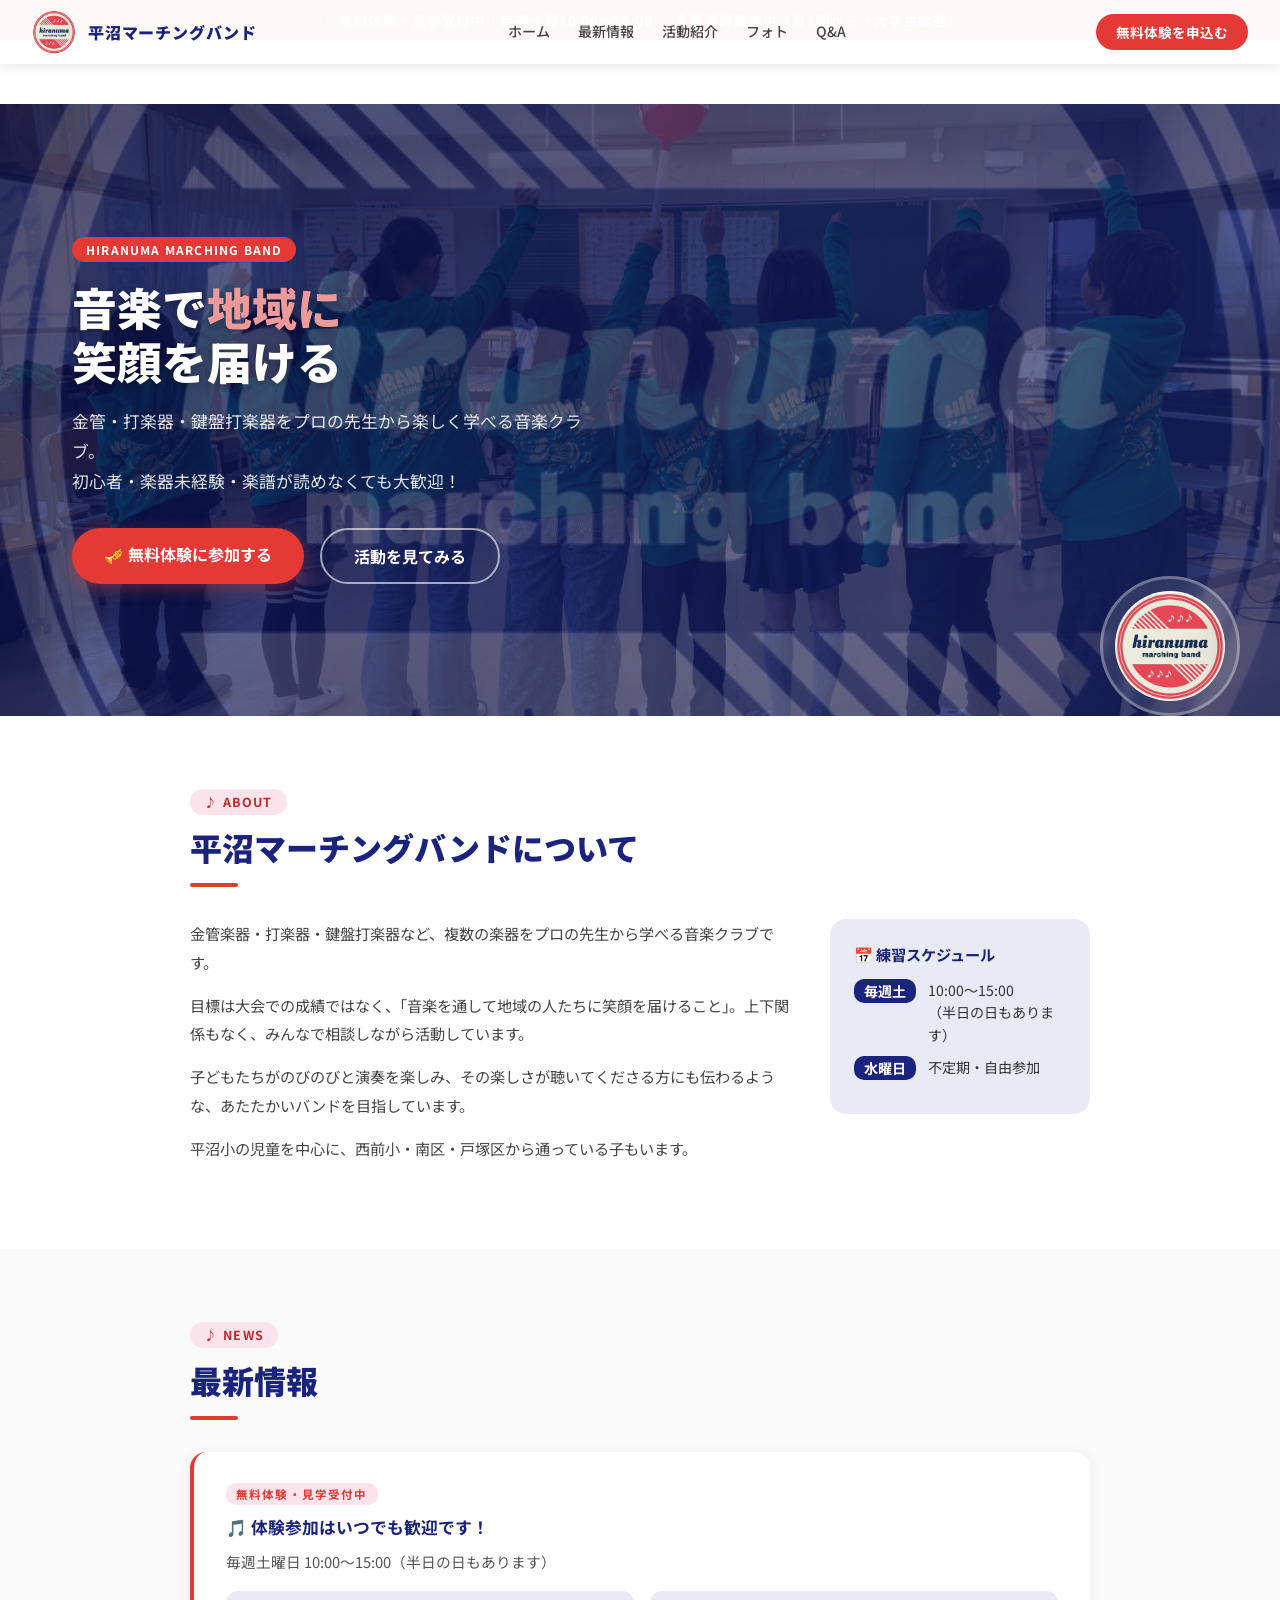
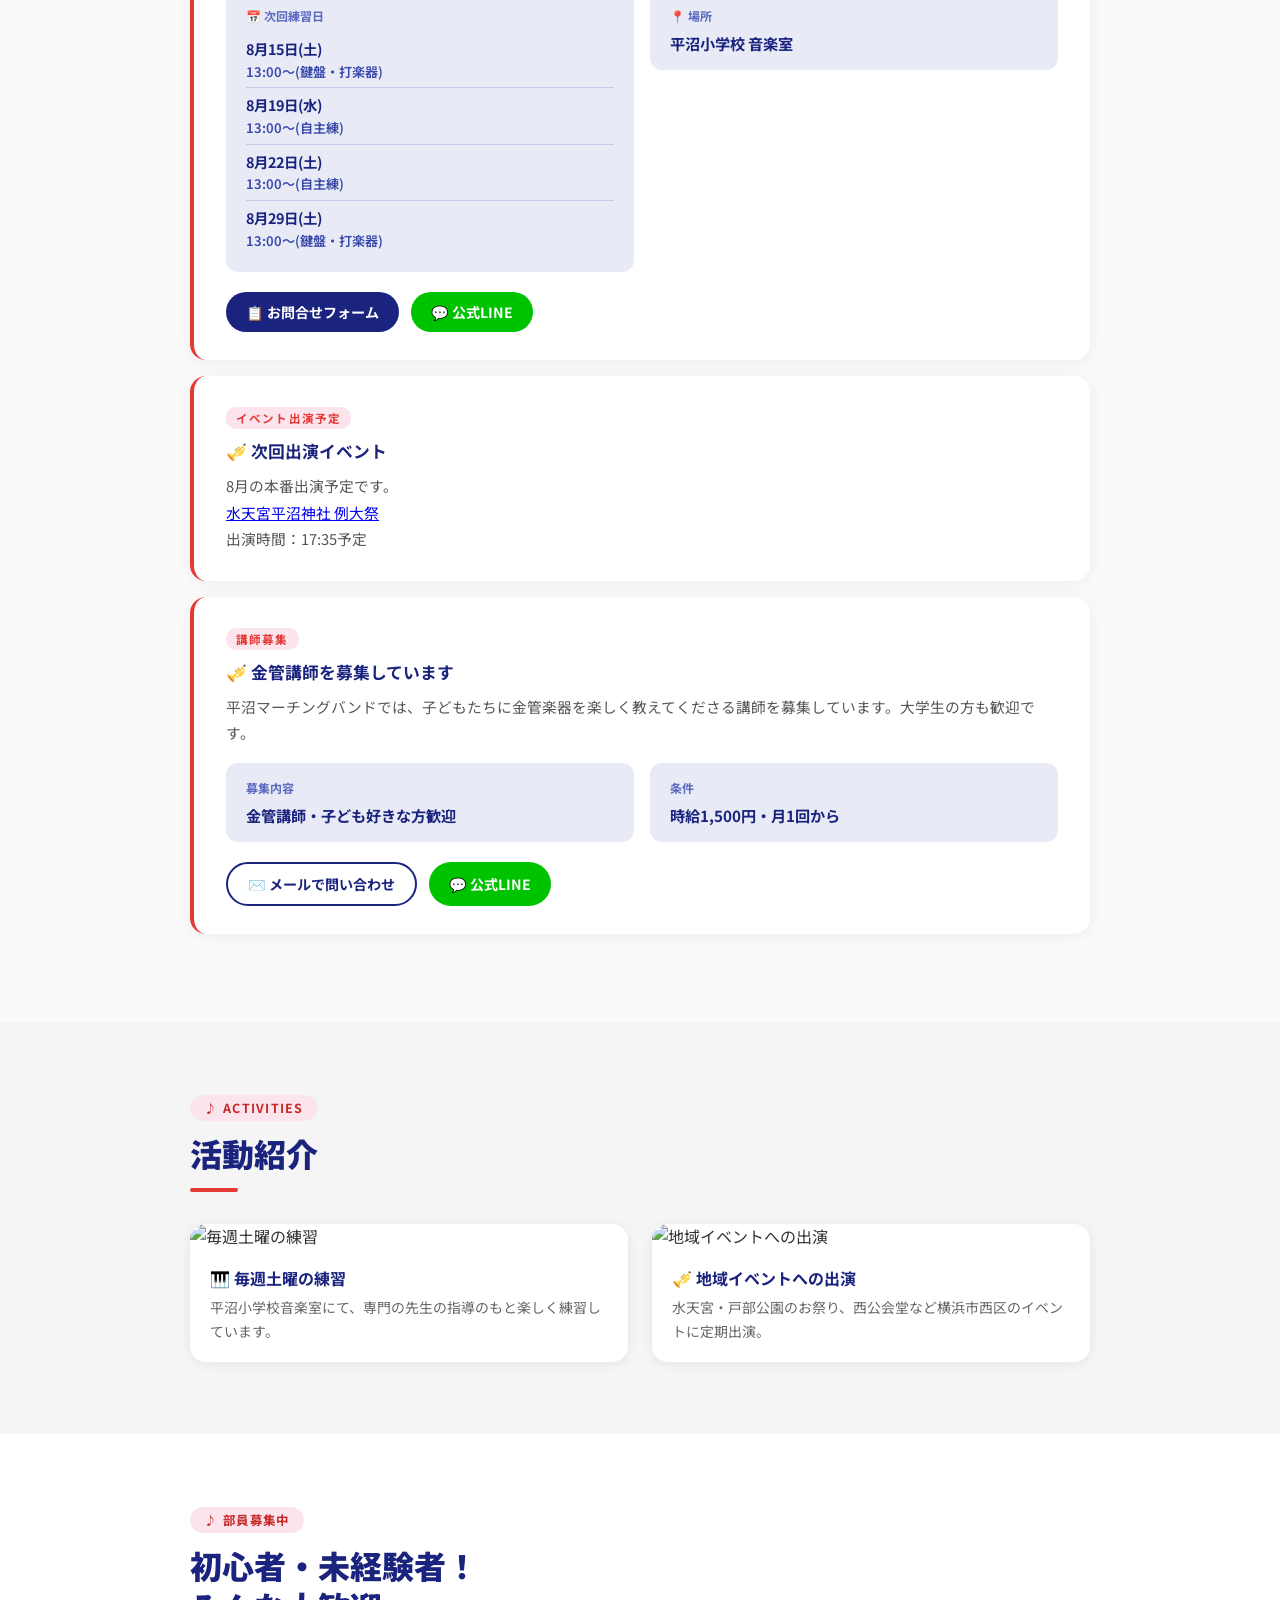
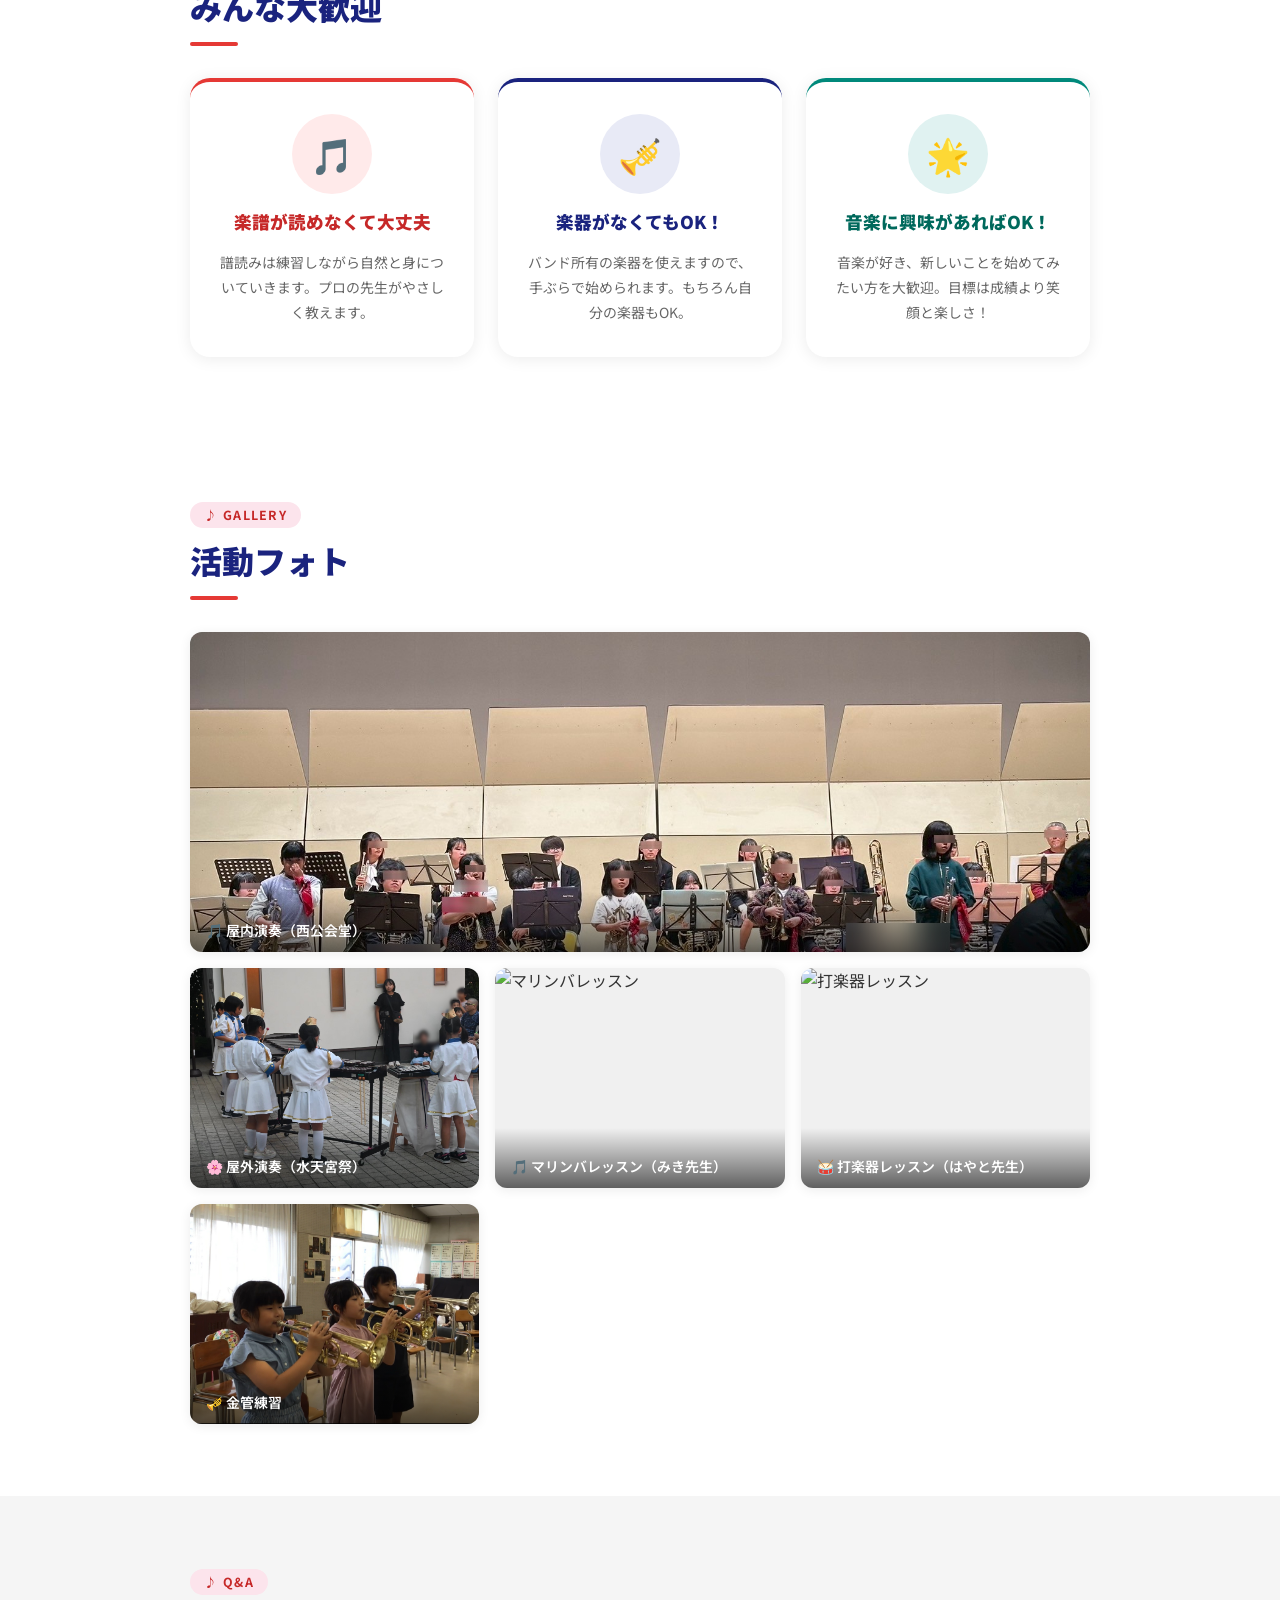
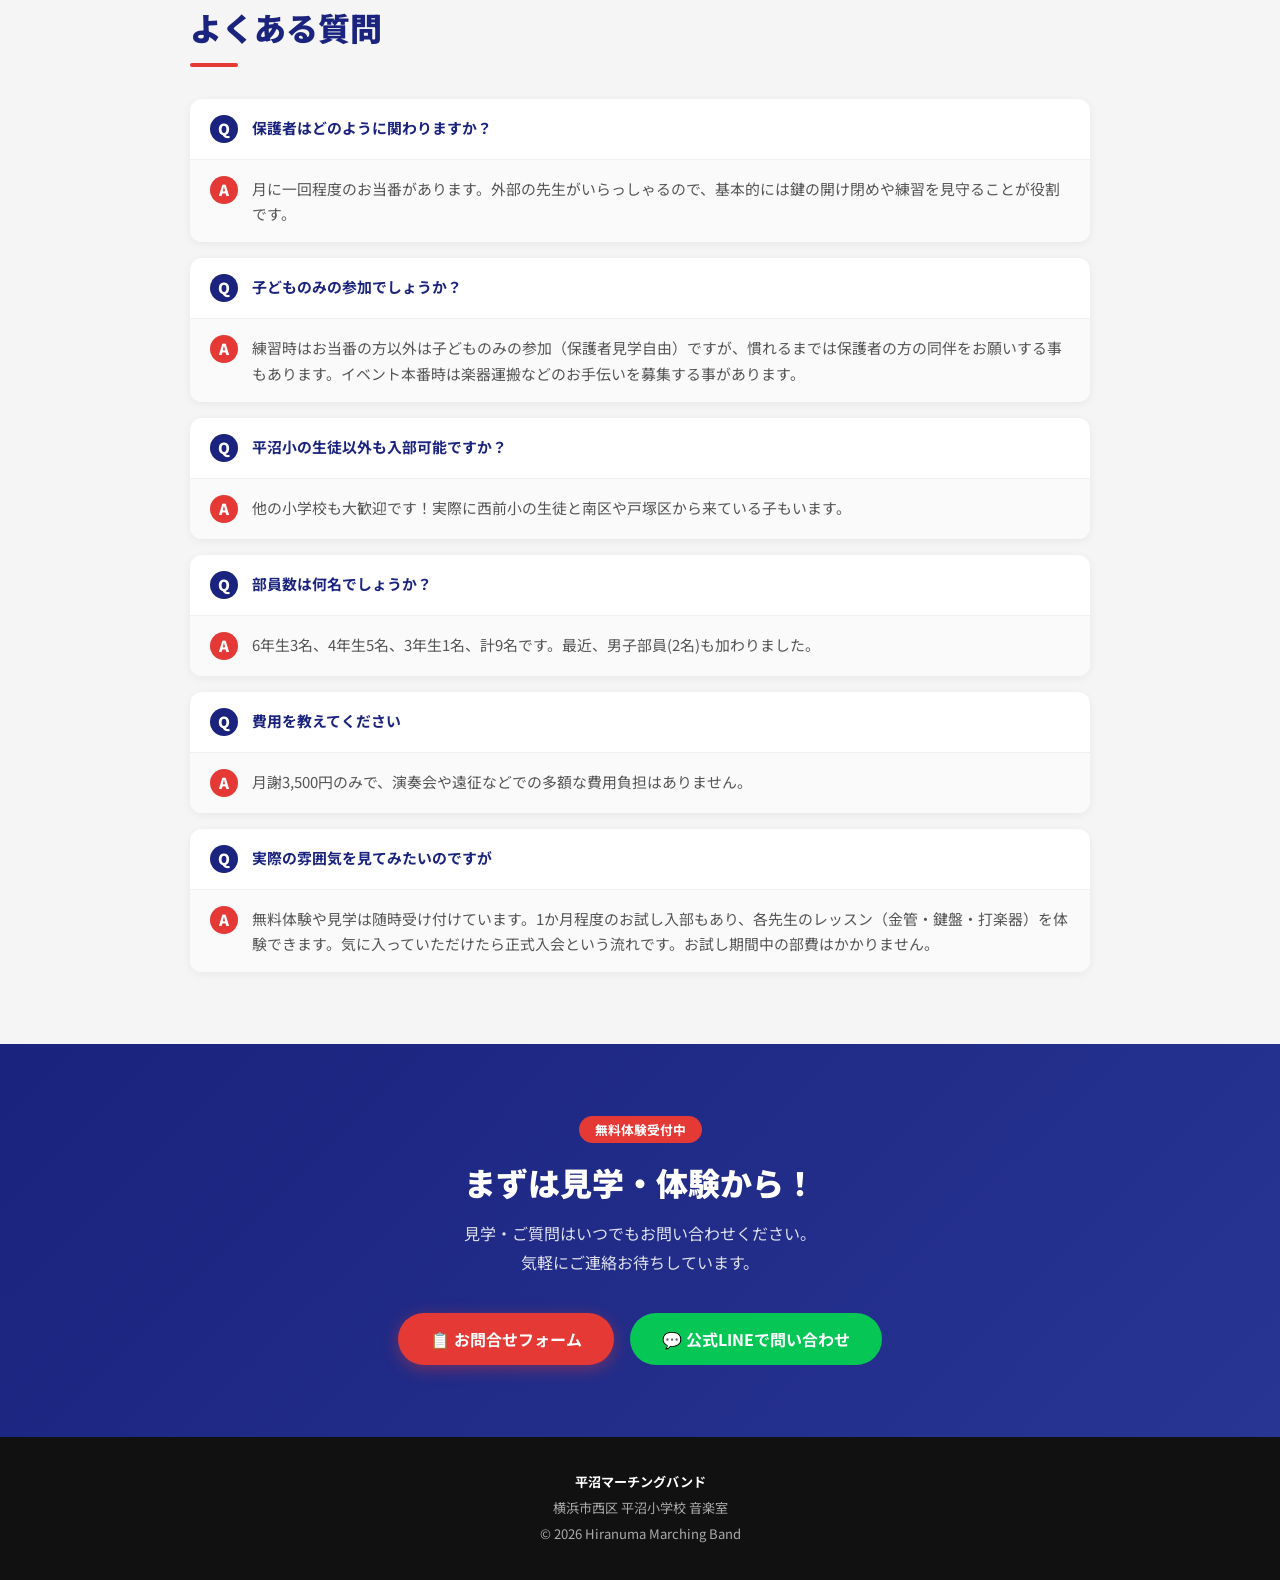
==== index.html @ 5cc7193b "Refine event time and location card layout" ====
<!DOCTYPE html>
<html lang="ja">
<head>
  <meta charset="UTF-8">
  <meta name="viewport" content="width=device-width, initial-scale=1.0">

  <!-- ===== SEO基本設定 ===== -->
  <title>平沼マーチングバンド｜横浜市西区の小学生マーチングバンド</title>
  <meta name="description" content="横浜市西区・平沼小学校を拠点とする小学生マーチングバンドです。金管・鍵盤打楽器・打楽器をプロの先生から楽しく学べます。初心者・楽器未経験者大歓迎！無料体験・見学随時受付中。">
  <meta name="keywords" content="平沼マーチングバンド,横浜市西区,マーチングバンド,小学生,音楽,習い事,金管楽器,打楽器,マリンバ,平沼小学校">
  <meta name="robots" content="index, follow">
  <meta name="author" content="平沼マーチングバンド">
  <link rel="canonical" href="https://hiranumamarching.github.io/hiranuma-band/">
  <link rel="icon" type="image/png" sizes="32x32" href="images/icons/favicon-32.png">
  <link rel="apple-touch-icon" sizes="180x180" href="images/icons/apple-touch-icon.png">
  <link rel="manifest" href="site.webmanifest">

  <!-- ===== OGP（SNS・LINEシェア時の表示） ===== -->
  <meta property="og:type" content="website">
  <meta property="og:title" content="平沼マーチングバンド｜横浜市西区の小学生マーチングバンド">
  <meta property="og:description" content="横浜市西区・平沼小学校を拠点とする小学生マーチングバンド。初心者・楽器未経験者大歓迎！無料体験・見学随時受付中。">
  <meta property="og:url" content="https://hiranumamarching.github.io/hiranuma-band/">
  <meta property="og:image" content="https://hiranumamarching.github.io/hiranuma-band/images/photos/team_hoodies.jpg">
  <meta property="og:locale" content="ja_JP">
  <meta property="og:site_name" content="平沼マーチングバンド">

  <!-- ===== Twitter Card ===== -->
  <meta name="twitter:card" content="summary_large_image">
  <meta name="twitter:title" content="平沼マーチングバンド｜横浜市西区の小学生マーチングバンド">
  <meta name="twitter:description" content="横浜市西区・平沼小学校を拠点とする小学生マーチングバンド。初心者大歓迎！無料体験受付中。">
  <meta name="twitter:image" content="https://hiranumamarching.github.io/hiranuma-band/images/photos/team_hoodies.jpg">

  <link href="https://fonts.googleapis.com/css2?family=Noto+Sans+JP:wght@400;500;700;900&display=swap" rel="stylesheet">
  <style>
    * { margin: 0; padding: 0; box-sizing: border-box; }
    body {
      font-family: 'Noto Sans JP', sans-serif;
      color: #333;
      background: #fff;
    }

    /* ===== NAVIGATION ===== */
    nav {
      position: fixed; top: 0; left: 0; right: 0; z-index: 100;
      background: rgba(255,255,255,0.97);
      box-shadow: 0 2px 12px rgba(0,0,0,0.1);
      display: flex; align-items: center; justify-content: space-between;
      padding: 0 32px; height: 64px;
    }
    .nav-logo { display: flex; align-items: center; gap: 12px; }
    .nav-logo img { width: 44px; height: 44px; border-radius: 50%; object-fit: cover; }
    .nav-logo span { font-weight: 900; font-size: 1rem; color: #1a237e; letter-spacing: 0.05em; }
    .nav-links { display: flex; gap: 28px; }
    .nav-links a {
      text-decoration: none; color: #444; font-size: 0.88rem; font-weight: 500;
      padding: 6px 0; border-bottom: 2px solid transparent;
      transition: color 0.2s, border-color 0.2s;
    }
    .nav-links a:hover { color: #e53935; border-bottom-color: #e53935; }
    .nav-cta {
      background: #e53935; color: #fff; border: none; border-radius: 24px;
      padding: 8px 20px; font-size: 0.85rem; font-weight: 700; cursor: pointer;
      text-decoration: none; transition: background 0.2s;
    }
    .nav-cta:hover { background: #c62828; }

    /* ===== HERO ===== */
    .hero {
      margin-top: 64px;
      position: relative;
      background: url('images/photos/team_hoodies.jpg') center center / cover no-repeat;
      min-height: 480px;
      display: flex; align-items: center; overflow: hidden;
    }
    .hero::before {
      content: '';
      position: absolute; inset: 0;
      background: linear-gradient(135deg, rgba(10,15,80,0.82) 0%, rgba(20,30,110,0.78) 50%, rgba(30,45,130,0.72) 100%);
      z-index: 0;
    }
    .hero > * { position: relative; z-index: 1; }
    .hero-bg {
      position: absolute; inset: 0;
      background-image: url('[data-uri]');
      background-size: cover; background-position: center;
      opacity: 0.18;
    }
    .hero-content {
      position: relative; z-index: 2;
      max-width: 700px; padding: 60px 48px;
    }
    .hero-badge {
      display: inline-block;
      background: #e53935; color: #fff;
      font-size: 0.75rem; font-weight: 700; letter-spacing: 0.1em;
      padding: 4px 14px; border-radius: 20px; margin-bottom: 18px;
      text-transform: uppercase;
    }
    .hero h1 {
      font-size: 2.8rem; font-weight: 900; color: #fff;
      line-height: 1.2; margin-bottom: 18px;
      text-shadow: 0 2px 8px rgba(0,0,0,0.3);
    }
    .hero h1 span { color: #ef9a9a; }
    .hero p {
      font-size: 1.05rem; color: rgba(255,255,255,0.88);
      line-height: 1.8; margin-bottom: 32px; max-width: 540px;
    }
    .hero-buttons { display: flex; gap: 16px; flex-wrap: wrap; }
    .btn-primary {
      background: #e53935; color: #fff;
      padding: 14px 32px; border-radius: 30px;
      font-weight: 700; font-size: 1rem; text-decoration: none;
      box-shadow: 0 4px 16px rgba(229,57,53,0.4);
      transition: transform 0.2s, box-shadow 0.2s;
      display: inline-block;
    }
    .btn-primary:hover { transform: translateY(-2px); box-shadow: 0 6px 20px rgba(229,57,53,0.5); }
    .btn-secondary {
      background: transparent; color: #fff;
      padding: 14px 32px; border-radius: 30px;
      font-weight: 700; font-size: 1rem; text-decoration: none;
      border: 2px solid rgba(255,255,255,0.6);
      transition: background 0.2s, border-color 0.2s;
      display: inline-block;
    }
    .btn-secondary:hover { background: rgba(255,255,255,0.1); border-color: #fff; }
    .hero-visual {
      position: absolute; right: 40px; bottom: 0;
      display: flex; align-items: flex-end; gap: 8px;
    }
    .hero-logo-circle {
      width: 140px; height: 140px; border-radius: 50%;
      background: rgba(255,255,255,0.12); border: 3px solid rgba(255,255,255,0.3);
      display: flex; align-items: center; justify-content: center;
      padding: 12px; backdrop-filter: blur(4px);
    }
    .hero-logo-circle img { width: 100%; height: 100%; border-radius: 50%; object-fit: cover; }

    /* ===== SECTION COMMON ===== */
    section { padding: 72px 24px; }
    .section-inner { max-width: 900px; margin: 0 auto; }
    .section-tag {
      display: inline-flex; align-items: center; gap: 6px;
      background: #fce4ec; color: #c62828;
      font-size: 0.78rem; font-weight: 700; letter-spacing: 0.1em;
      padding: 4px 14px; border-radius: 20px; margin-bottom: 12px;
    }
    .section-tag::before { content: '♪'; }
    h2.section-title {
      font-size: 2rem; font-weight: 900; color: #1a237e;
      margin-bottom: 10px; line-height: 1.3;
    }
    .section-divider {
      width: 48px; height: 4px; background: #e53935;
      border-radius: 2px; margin: 14px 0 32px;
    }

    /* ===== NEWS SECTION ===== */
    .news-section { background: #fafafa; }
    .news-card {
      background: #fff; border-radius: 16px;
      padding: 28px 32px; margin-bottom: 16px;
      box-shadow: 0 2px 16px rgba(0,0,0,0.06);
      border-left: 4px solid #e53935;
    }
    .news-label {
      font-size: 0.72rem; font-weight: 700;
      color: #e53935; letter-spacing: 0.1em;
      background: #fce4ec; padding: 3px 10px; border-radius: 10px;
      display: inline-block; margin-bottom: 10px;
    }
    .news-card h3 { font-size: 1.05rem; color: #1a237e; font-weight: 700; margin-bottom: 10px; }
    .news-card p { font-size: 0.92rem; line-height: 1.8; color: #555; }
    .info-grid {
      display: grid; grid-template-columns: 1fr 1fr; gap: 16px; margin-top: 16px;
      align-items: start;
    }
    @media (max-width: 600px) {
      .info-grid { grid-template-columns: 1fr; }
    }
    .info-item {
      background: #e8eaf6; border-radius: 12px; padding: 16px 20px;
    }
    .info-item .label { font-size: 0.75rem; color: #5c6bc0; font-weight: 700; margin-bottom: 8px; }
    .info-item .value { font-size: 0.95rem; color: #1a237e; font-weight: 700; }
    .schedule-list { list-style: none; padding: 0; margin: 0; }
    .schedule-list li {
      padding: 6px 0;
      border-bottom: 1px solid #c5cae9;
      font-size: 0.9rem;
      color: #1a237e;
      font-weight: 700;
      line-height: 1.5;
    }
    .schedule-list li:last-child { border-bottom: none; }
    .schedule-list .date { display: block; }
    .schedule-list .time { font-size: 0.82rem; color: #3949ab; font-weight: 600; }
    .contact-links { display: flex; flex-wrap: wrap; gap: 12px; margin-top: 20px; }
    .contact-link {
      display: inline-flex; align-items: center; gap: 6px;
      padding: 10px 20px; border-radius: 24px;
      font-size: 0.88rem; font-weight: 700; text-decoration: none;
      transition: transform 0.2s;
    }
    .contact-link:hover { transform: translateY(-2px); }
    .contact-link.form { background: #1a237e; color: #fff; }
    .contact-link.email { background: #fff; color: #1a237e; border: 2px solid #1a237e; }
    .contact-link.line { background: #00c300; color: #fff; }

    /* ===== WELCOME 3 COLUMNS ===== */
        .bubbles-section { background: #fff; }
    .bubbles-grid {
      display: grid; grid-template-columns: repeat(3, 1fr); gap: 24px; margin-top: 8px;
    }
    .bubble-card {
      background: #fff;
      border-radius: 20px; padding: 32px 24px;
      text-align: center;
      box-shadow: 0 2px 16px rgba(0,0,0,0.08);
      border-top: 4px solid;
      transition: transform 0.2s, box-shadow 0.2s;
      display: flex; flex-direction: column; align-items: center; gap: 16px;
    }
    .bubble-card:nth-child(1) { border-color: #e53935; }
    .bubble-card:nth-child(2) { border-color: #1a237e; }
    .bubble-card:nth-child(3) { border-color: #00897b; }
    .bubble-card:hover { transform: translateY(-6px); box-shadow: 0 12px 32px rgba(0,0,0,0.12); }
    .bubble-icon {
      width: 80px; height: 80px; border-radius: 50%;
      display: flex; align-items: center; justify-content: center;
      font-size: 2.2rem;
    }
    .bubble-card:nth-child(1) .bubble-icon { background: #ffeaea; }
    .bubble-card:nth-child(2) .bubble-icon { background: #e8eaf6; }
    .bubble-card:nth-child(3) .bubble-icon { background: #e0f2f1; }
    .bubble-heading {
      font-size: 1.1rem; font-weight: 900; color: #1a237e; line-height: 1.4;
    }
    .bubble-card:nth-child(1) .bubble-heading { color: #c62828; }
    .bubble-card:nth-child(3) .bubble-heading { color: #00695c; }
    .bubble-card p { font-size: 0.87rem; line-height: 1.8; color: #666; }

    /* ===== ACTIVITY ===== */
    .activity-section { background: #f5f5f5; }
    .activity-grid {
      display: grid; grid-template-columns: 1fr 1fr; gap: 24px; margin-top: 8px;
    }
    .activity-card {
      background: #fff; border-radius: 16px; overflow: hidden;
      box-shadow: 0 2px 12px rgba(0,0,0,0.07);
      transition: transform 0.2s, box-shadow 0.2s;
    }
    .activity-card:hover { transform: translateY(-4px); box-shadow: 0 8px 24px rgba(0,0,0,0.12); }
    .activity-card img {
      width: 100%; height: 200px; object-fit: cover;
    }
    .activity-card-body { padding: 18px 20px; }
    .activity-card-body h3 { font-size: 1rem; font-weight: 700; color: #1a237e; margin-bottom: 6px; }
    .activity-card-body p { font-size: 0.87rem; color: #666; line-height: 1.7; }
    .activity-card.wide { grid-column: span 2; }
    .activity-card.wide img { height: 260px; }

    /* ===== ABOUT SECTION ===== */
    .about-section { background: #fff; }
    .about-flex { display: flex; gap: 40px; align-items: flex-start; }
    .about-text { flex: 1; }
    .about-text p { font-size: 0.95rem; line-height: 1.9; color: #444; margin-bottom: 14px; }
    .about-aside {
      width: 260px; flex-shrink: 0;
    }
    .schedule-box {
      background: #e8eaf6; border-radius: 16px; padding: 24px;
    }
    .schedule-box h3 {
      font-size: 0.95rem; font-weight: 700; color: #1a237e;
      margin-bottom: 14px; display: flex; align-items: center; gap: 6px;
    }
    .schedule-item {
      display: flex; gap: 12px; margin-bottom: 10px;
      font-size: 0.88rem;
    }
    .schedule-day {
      background: #1a237e; color: #fff;
      padding: 2px 10px; border-radius: 10px;
      font-weight: 700; white-space: nowrap; height: fit-content;
    }
    .schedule-desc { color: #333; line-height: 1.6; }

    /* ===== CTA SECTION ===== */
    .cta-section {
      background: linear-gradient(135deg, #1a237e, #283593);
      text-align: center; padding: 72px 24px;
    }
    .cta-section h2 { font-size: 2rem; font-weight: 900; color: #fff; margin-bottom: 14px; }
    .cta-section p { font-size: 1rem; color: rgba(255,255,255,0.85); margin-bottom: 36px; line-height: 1.8; }
    .cta-buttons { display: flex; justify-content: center; gap: 16px; flex-wrap: wrap; }
    .cta-badge {
      display: inline-block; background: #e53935; color: #fff;
      padding: 4px 16px; border-radius: 20px; font-size: 0.8rem; font-weight: 700;
      margin-bottom: 16px;
    }

    /* ===== FOOTER ===== */
    footer {
      background: #111; color: #aaa;
      text-align: center; padding: 32px;
      font-size: 0.82rem; line-height: 2;
    }
    footer strong { color: #fff; }

    /* ===== NOTICE BAR ===== */
    .notice-bar {
      background: #e53935; color: #fff;
      text-align: center; padding: 10px;
      font-size: 0.85rem; font-weight: 700; letter-spacing: 0.05em;
    }

    /* ===== GALLERY ===== */
    .gallery-section { background: #fff; }
    .gallery-grid {
      display: grid;
      grid-template-columns: 1fr 1fr 1fr;
      grid-template-rows: auto auto;
      gap: 16px;
      margin-top: 8px;
    }
    .gallery-item {
      border-radius: 12px; overflow: hidden;
      position: relative;
      box-shadow: 0 2px 12px rgba(0,0,0,0.08);
      transition: transform 0.25s, box-shadow 0.25s;
      background: #f0f0f0;
    }
    .gallery-item:hover { transform: translateY(-4px); box-shadow: 0 8px 24px rgba(0,0,0,0.15); }
    .gallery-item img {
      width: 100%; height: 220px; object-fit: cover; display: block;
      transition: transform 0.3s;
    }
    .gallery-item:hover img { transform: scale(1.04); }
    .gallery-item.gallery-wide {
      grid-column: span 3;
    }
    .gallery-item.gallery-wide img { height: 320px; }
    .gallery-caption {
      position: absolute; bottom: 0; left: 0; right: 0;
      background: linear-gradient(transparent, rgba(0,0,0,0.6));
      color: #fff; padding: 28px 16px 12px;
      font-size: 0.87rem; font-weight: 600;
    }
    @media (max-width: 640px) {
      .gallery-grid { grid-template-columns: 1fr 1fr; }
      .gallery-item.gallery-wide { grid-column: span 2; }
    }


    /* ===== Q&A ===== */
    .qa-section { background: #f5f5f5; }
    .qa-list { display: flex; flex-direction: column; gap: 16px; margin-top: 8px; }
    .qa-item {
      background: #fff; border-radius: 12px;
      overflow: hidden;
      box-shadow: 0 2px 8px rgba(0,0,0,0.06);
    }
    .qa-q, .qa-a {
      display: flex; align-items: flex-start; gap: 14px;
      padding: 16px 20px; font-size: 0.93rem; line-height: 1.7;
    }
    .qa-q { font-weight: 700; color: #1a237e; border-bottom: 1px solid #f0f0f0; }
    .qa-a { color: #555; background: #fafafa; }
    .qa-label {
      flex-shrink: 0;
      width: 28px; height: 28px;
      border-radius: 50%;
      background: #1a237e; color: #fff;
      font-weight: 900; font-size: 0.95rem;
      display: flex; align-items: center; justify-content: center;
    }
    .qa-label.a { background: #e53935; }

    /* ===== LINE btn ===== */
    .btn-line {
      display: inline-block;
      background: #06c755; color: #fff;
      padding: 14px 32px; border-radius: 32px;
      font-size: 1rem; font-weight: 700;
      text-decoration: none;
      transition: background 0.2s, transform 0.2s;
    }
    .btn-line:hover { background: #05a847; transform: translateY(-2px); }


    /* ===== モバイル対応 ===== */
    @media (max-width: 768px) {

      /* ナビゲーション */
      nav { padding: 0 16px; height: 56px; }
      .nav-logo span { font-size: 0.78rem; }
      .nav-links { display: none; }
      .nav-cta { padding: 7px 14px; font-size: 0.78rem; white-space: nowrap; }

      /* ヒーロー */
      .hero { min-height: 420px; }
      .hero-content { padding: 32px 20px; }
      .hero-badge { font-size: 0.72rem; padding: 5px 14px; margin-bottom: 12px; }
      .hero-content h1 { font-size: 2rem; line-height: 1.25; margin-bottom: 12px; word-break: keep-all; }
      .hero-content p { font-size: 0.87rem; line-height: 1.7; margin-bottom: 24px; }
      .hero-buttons { flex-direction: column; gap: 10px; }
      .hero-buttons a { text-align: center; width: 100%; box-sizing: border-box; }
      .hero-logo-circle { width: 100px; height: 100px; }

      /* ロゴ円 */
      .hero-logo-circle { display: none; }

      /* セクション共通 */
      section { padding: 48px 16px; }
      h2.section-title { font-size: 1.6rem; }

      /* ABOUT */
      .about-flex { flex-direction: column; gap: 20px; }
      .about-aside { width: 100% !important; }
      .about-text p { font-size: 0.9rem; }

      /* 活動紹介 */
      .activity-grid { grid-template-columns: 1fr; }
      .activity-card.wide { grid-column: span 1; }
      .activity-card.wide img { height: 200px; }

      /* バブル（部員募集中） */
      .bubbles-grid { grid-template-columns: 1fr 1fr; gap: 12px; }
      .bubble-card { padding: 18px 12px; }
      .bubble-icon { width: 64px; height: 64px; font-size: 1.8rem; }

      /* ABOUT */
      .about-grid { grid-template-columns: 1fr; gap: 20px; }
      .about-stats { grid-template-columns: 1fr 1fr; }

      /* ギャラリー */
      .gallery-grid { grid-template-columns: 1fr 1fr; }
      .gallery-item.gallery-wide { grid-column: span 2; }
      .gallery-item img { height: 160px; }
      .gallery-item.gallery-wide img { height: 220px; }

      /* Q&A */
      .qa-q, .qa-a { padding: 12px 14px; font-size: 0.87rem; }

      /* CTA */
      .cta-section { padding: 48px 20px; }
      .cta-section h2 { font-size: 1.5rem; }
      .cta-buttons { flex-direction: column; align-items: center; gap: 12px; }
      .cta-buttons a { width: 100%; max-width: 340px; text-align: center; box-sizing: border-box; }
    }

    @media (max-width: 400px) {
      .hero-content h1 { font-size: 1.7rem; }
      .bubbles-grid { grid-template-columns: 1fr; }
    }
  </style>

  <!-- ===== 構造化データ（JSON-LD / Schema.org） ===== -->
  <script type="application/ld+json">
  {
    "@context": "https://schema.org",
    "@type": "MusicGroup",
    "name": "平沼マーチングバンド",
    "alternateName": "Hiranuma Marching Band",
    "description": "横浜市西区・平沼小学校を拠点とする小学生マーチングバンドです。金管・鍵盤打楽器・打楽器をプロの先生から楽しく学べます。初心者・楽器未経験者大歓迎！",
    "url": "https://hiranumamarching.github.io/hiranuma-band/",
    "image": "https://hiranumamarching.github.io/hiranuma-band/images/photos/team_hoodies.jpg",
    "address": {
      "@type": "PostalAddress",
      "addressLocality": "横浜市西区",
      "addressRegion": "神奈川県",
      "addressCountry": "JP"
    },
    "genre": "マーチング",
    "sameAs": []
  }
  </script>
  <script type="application/ld+json">
  {
    "@context": "https://schema.org",
    "@type": "Organization",
    "name": "平沼マーチングバンド",
    "url": "https://hiranumamarching.github.io/hiranuma-band/",
    "logo": "https://hiranumamarching.github.io/hiranuma-band/images/photos/team_hoodies.jpg",
    "description": "横浜市西区・平沼小学校を拠点とする小学生マーチングバンド。無料体験・見学随時受付中。",
    "address": {
      "@type": "PostalAddress",
      "addressLocality": "横浜市西区",
      "addressRegion": "神奈川県",
      "addressCountry": "JP"
    },
    "contactPoint": {
      "@type": "ContactPoint",
      "contactType": "お問い合わせ",
      "availableLanguage": "Japanese"
    }
  }
  </script>
</head>
<body>

<!-- お知らせバー -->
<div class="notice-bar">🎵 無料体験・見学受付中！毎週土曜10:00〜15:00 ／ 金管講師募集中（月1回から・大学生歓迎）</div>

<!-- ナビゲーション -->
<nav>
  <div class="nav-logo">
    <img src="[data-uri]" alt="平沼マーチングバンド ロゴ">
    <span>平沼マーチングバンド</span>
  </div>
  <div class="nav-links">
    <a href="#">ホーム</a>
    <a href="#news">最新情報</a>
    <a href="#about">活動紹介</a>
    <a href="#gallery">フォト</a>
    <a href="#qa">Q&amp;A</a>
  </div>
  <a href="https://forms.gle/zy3Smemedv3sJhPY6" class="nav-cta" target="_blank">無料体験を申込む</a>
</nav>

<!-- ヒーローセクション -->
<section class="hero">
  <div class="hero-bg"></div>
  <div class="hero-content">
    <div class="hero-badge">Hiranuma Marching Band</div>
    <h1>音楽で<span>地域に</span><br>笑顔を届ける</h1>
    <p>金管・打楽器・鍵盤打楽器をプロの先生から楽しく学べる音楽クラブ。<br>初心者・楽器未経験・楽譜が読めなくても大歓迎！</p>
    <div class="hero-buttons">
      <a href="https://forms.gle/zy3Smemedv3sJhPY6" class="btn-primary" target="_blank">🎺 無料体験に参加する</a>
      <a href="#about" class="btn-secondary">活動を見てみる</a>
    </div>
  </div>
  <div class="hero-visual">
    <div class="hero-logo-circle">
      <img src="[data-uri]" alt="ロゴ">
    </div>
  </div>
</section>

<!-- バンドについて -->
<section class="about-section">
  <div class="section-inner">
    <div class="section-tag">ABOUT</div>
    <h2 class="section-title">平沼マーチングバンドについて</h2>
    <div class="section-divider"></div>
    <div class="about-flex">
      <div class="about-text">
        <p>金管楽器・打楽器・鍵盤打楽器など、複数の楽器をプロの先生から学べる音楽クラブです。</p>
        <p>目標は大会での成績ではなく、「音楽を通して地域の人たちに笑顔を届けること」。上下関係もなく、みんなで相談しながら活動しています。</p>
        <p>子どもたちがのびのびと演奏を楽しみ、その楽しさが聴いてくださる方にも伝わるような、あたたかいバンドを目指しています。</p>
        <p>平沼小の児童を中心に、西前小・南区・戸塚区から通っている子もいます。</p>
      </div>
      <div class="about-aside">
        <div class="schedule-box">
          <h3>📅 練習スケジュール</h3>
          <div class="schedule-item">
            <span class="schedule-day">毎週土</span>
            <span class="schedule-desc">10:00〜15:00<br>（半日の日もあります）</span>
          </div>
          <div class="schedule-item">
            <span class="schedule-day">水曜日</span>
            <span class="schedule-desc">不定期・自由参加</span>
          </div>
        </div>
      </div>
    </div>
  </div>
</section>

<!-- 最新情報 -->
<section class="news-section" id="news">
  <div class="section-inner">
    <div class="section-tag">NEWS</div>
    <h2 class="section-title">最新情報</h2>
    <div class="section-divider"></div>
    <div class="news-card">
      <span class="news-label">無料体験・見学受付中</span>
      <h3>🎵 体験参加はいつでも歓迎です！</h3>
      <p>毎週土曜日 10:00〜15:00（半日の日もあります）</p>
      <div class="info-grid">
        <div class="info-item">
          <div class="label">📅 次回練習日</div>
          <ul class="schedule-list">
            <li>
              <span class="date">8月15日(土)</span>
              <span class="time">13:00〜(鍵盤・打楽器)</span>
            </li>
            <li>
              <span class="date">8月19日(水)</span>
              <span class="time">13:00〜(自主練)</span>
            </li>
            <li>
              <span class="date">8月22日(土)</span>
              <span class="time">13:00〜(自主練)</span>
            </li>
            <li>
              <span class="date">8月29日(土)</span>
              <span class="time">13:00〜(鍵盤・打楽器)</span>
            </li>
          </ul>
        </div>
        <div class="info-item">
          <div class="label">📍 場所</div>
          <div class="value">平沼小学校 音楽室</div>
        </div>
      </div>
      <div class="contact-links" id="contact">
        <a href="https://forms.gle/zy3Smemedv3sJhPY6" class="contact-link form" target="_blank">📋 お問合せフォーム</a>
        <a href="https://lin.ee/a5K8Wu8" class="contact-link line" target="_blank">💬 公式LINE</a>
      </div>
    </div>
    <div class="news-card">
      <span class="news-label">イベント出演予定</span>
      <h3>🎺 次回出演イベント</h3>
      <p>8月の本番出演予定です。</p>
      <p><a href="https://www.hiranuma-suitengu.or.jp/hounou-engeikai.html" target="_blank" rel="noopener">水天宮平沼神社 例大祭</a><br>出演時間：17:35予定</p>
    </div>
    <div class="news-card">
      <span class="news-label">講師募集</span>
      <h3>🎺 金管講師を募集しています</h3>
      <p>平沼マーチングバンドでは、子どもたちに金管楽器を楽しく教えてくださる講師を募集しています。大学生の方も歓迎です。</p>
      <div class="info-grid">
        <div class="info-item">
          <div class="label">募集内容</div>
          <div class="value">金管講師・子ども好きな方歓迎</div>
        </div>
        <div class="info-item">
          <div class="label">条件</div>
          <div class="value">時給1,500円・月1回から</div>
        </div>
      </div>
      <div class="contact-links">
        <a href="mailto:hiranumamarching@gmail.com" class="contact-link email">✉️ メールで問い合わせ</a>
        <a href="https://lin.ee/a5K8Wu8" class="contact-link line" target="_blank">💬 公式LINE</a>
      </div>
    </div>
  </div>
</section>

<!-- 活動紹介 -->
<section class="activity-section" id="about">
  <div class="section-inner">
    <div class="section-tag">ACTIVITIES</div>
    <h2 class="section-title">活動紹介</h2>
    <div class="section-divider"></div>
    <div class="activity-grid">
      <div class="activity-card">
        <img loading="lazy" src="images/photos/practice_room.jpg" alt="毎週土曜の練習">
        <div class="activity-card-body">
          <h3>🎹 毎週土曜の練習</h3>
          <p>平沼小学校音楽室にて、専門の先生の指導のもと楽しく練習しています。</p>
        </div>
      </div>
      <div class="activity-card">
        <img loading="lazy" src="images/photos/community_festival.jpg" alt="地域イベントへの出演">
        <div class="activity-card-body">
          <h3>🎺 地域イベントへの出演</h3>
          <p>水天宮・戸部公園のお祭り、西公会堂など横浜市西区のイベントに定期出演。</p>
        </div>
      </div>
    </div>
  </div>
</section>

<!-- 誰でも参加できる -->
<section class="bubbles-section" id="welcome">
  <div class="section-inner">
    <div class="section-tag">部員募集中</div>
    <h2 class="section-title">初心者・未経験者！<br>みんな大歓迎</h2>
    <div class="section-divider"></div>
    <div class="bubbles-grid">
      <div class="bubble-card">
        <div class="bubble-icon">🎵</div>
        <div class="bubble-heading">楽譜が読めなくて大丈夫</div>
        <p>譜読みは練習しながら自然と身についていきます。プロの先生がやさしく教えます。</p>
      </div>
      <div class="bubble-card">
        <div class="bubble-icon">🎺</div>
        <div class="bubble-heading">楽器がなくてもOK！</div>
        <p>バンド所有の楽器を使えますので、手ぶらで始められます。もちろん自分の楽器もOK。</p>
      </div>
      <div class="bubble-card">
        <div class="bubble-icon">🌟</div>
        <div class="bubble-heading">音楽に興味があればOK！</div>
        <p>音楽が好き、新しいことを始めてみたい方を大歓迎。目標は成績より笑顔と楽しさ！</p>
      </div>
    </div>
  </div>
</section>

<!-- フォトギャラリー -->
<section class="gallery-section" id="gallery">
  <div class="section-inner">
    <div class="section-tag">GALLERY</div>
    <h2 class="section-title">活動フォト</h2>
    <div class="section-divider"></div>
    <div class="gallery-grid">
      <div class="gallery-item gallery-wide">
        <img loading="lazy" src="images/photos/concert.jpg" alt="屋内演奏の様子">
        <div class="gallery-caption">🎵 屋内演奏（西公会堂）</div>
      </div>
      <div class="gallery-item">
        <img loading="lazy" src="images/photos/outdoor_performance_final.jpg" alt="屋外演奏">
        <div class="gallery-caption">🌸 屋外演奏（水天宮祭）</div>
      </div>
      <div class="gallery-item">
        <img loading="lazy" src="images/photos/marimba_lesson.jpg" alt="マリンバレッスン">
        <div class="gallery-caption">🎵 マリンバレッスン（みき先生）</div>
      </div>
      <div class="gallery-item">
        <img loading="lazy" src="images/photos/drum_lesson.jpg" alt="打楽器レッスン">
        <div class="gallery-caption">🥁 打楽器レッスン（はやと先生）</div>
      </div>
      <div class="gallery-item">
        <img loading="lazy" src="images/photos/IMG_0688.jpg" alt="金管練習">
        <div class="gallery-caption">🎺 金管練習</div>
      </div>
    </div>
  </div>
</section>

<!-- Q&A -->
<section class="qa-section" id="qa">
  <div class="section-inner">
    <div class="section-tag">Q&amp;A</div>
    <h2 class="section-title">よくある質問</h2>
    <div class="section-divider"></div>
    <div class="qa-list">
      <div class="qa-item">
        <div class="qa-q"><span class="qa-label">Q</span>保護者はどのように関わりますか？</div>
        <div class="qa-a"><span class="qa-label a">A</span>月に一回程度のお当番があります。外部の先生がいらっしゃるので、基本的には鍵の開け閉めや練習を見守ることが役割です。</div>
      </div>
      <div class="qa-item">
        <div class="qa-q"><span class="qa-label">Q</span>子どものみの参加でしょうか？</div>
        <div class="qa-a"><span class="qa-label a">A</span>練習時はお当番の方以外は子どものみの参加（保護者見学自由）ですが、慣れるまでは保護者の方の同伴をお願いする事もあります。イベント本番時は楽器運搬などのお手伝いを募集する事があります。</div>
      </div>
      <div class="qa-item">
        <div class="qa-q"><span class="qa-label">Q</span>平沼小の生徒以外も入部可能ですか？</div>
        <div class="qa-a"><span class="qa-label a">A</span>他の小学校も大歓迎です！実際に西前小の生徒と南区や戸塚区から来ている子もいます。</div>
      </div>
      <div class="qa-item">
        <div class="qa-q"><span class="qa-label">Q</span>部員数は何名でしょうか？</div>
        <div class="qa-a"><span class="qa-label a">A</span>6年生3名、4年生5名、3年生1名、計9名です。最近、男子部員(2名)も加わりました。</div>
      </div>
      <div class="qa-item">
        <div class="qa-q"><span class="qa-label">Q</span>費用を教えてください</div>
        <div class="qa-a"><span class="qa-label a">A</span>月謝3,500円のみで、演奏会や遠征などでの多額な費用負担はありません。</div>
      </div>
      <div class="qa-item">
        <div class="qa-q"><span class="qa-label">Q</span>実際の雰囲気を見てみたいのですが</div>
        <div class="qa-a"><span class="qa-label a">A</span>無料体験や見学は随時受け付けています。1か月程度のお試し入部もあり、各先生のレッスン（金管・鍵盤・打楽器）を体験できます。気に入っていただけたら正式入会という流れです。お試し期間中の部費はかかりません。</div>
      </div>
    </div>
  </div>
</section>

<!-- CTA -->
<section class="cta-section">
  <div class="cta-badge">無料体験受付中</div>
  <h2>まずは見学・体験から！</h2>
  <p>見学・ご質問はいつでもお問い合わせください。<br>気軽にご連絡お待ちしています。</p>
  <div class="cta-buttons">
    <a href="https://forms.gle/zy3Smemedv3sJhPY6" class="btn-primary" target="_blank">📋 お問合せフォーム</a>
    <a href="https://lin.ee/a5K8Wu8" class="btn-line" target="_blank">💬 公式LINEで問い合わせ</a>
  </div>
</section>

<!-- フッター -->
<footer>
  <strong>平沼マーチングバンド</strong><br>
  横浜市西区 平沼小学校 音楽室<br>
  © 2026 Hiranuma Marching Band
</footer>

</body>
</html>
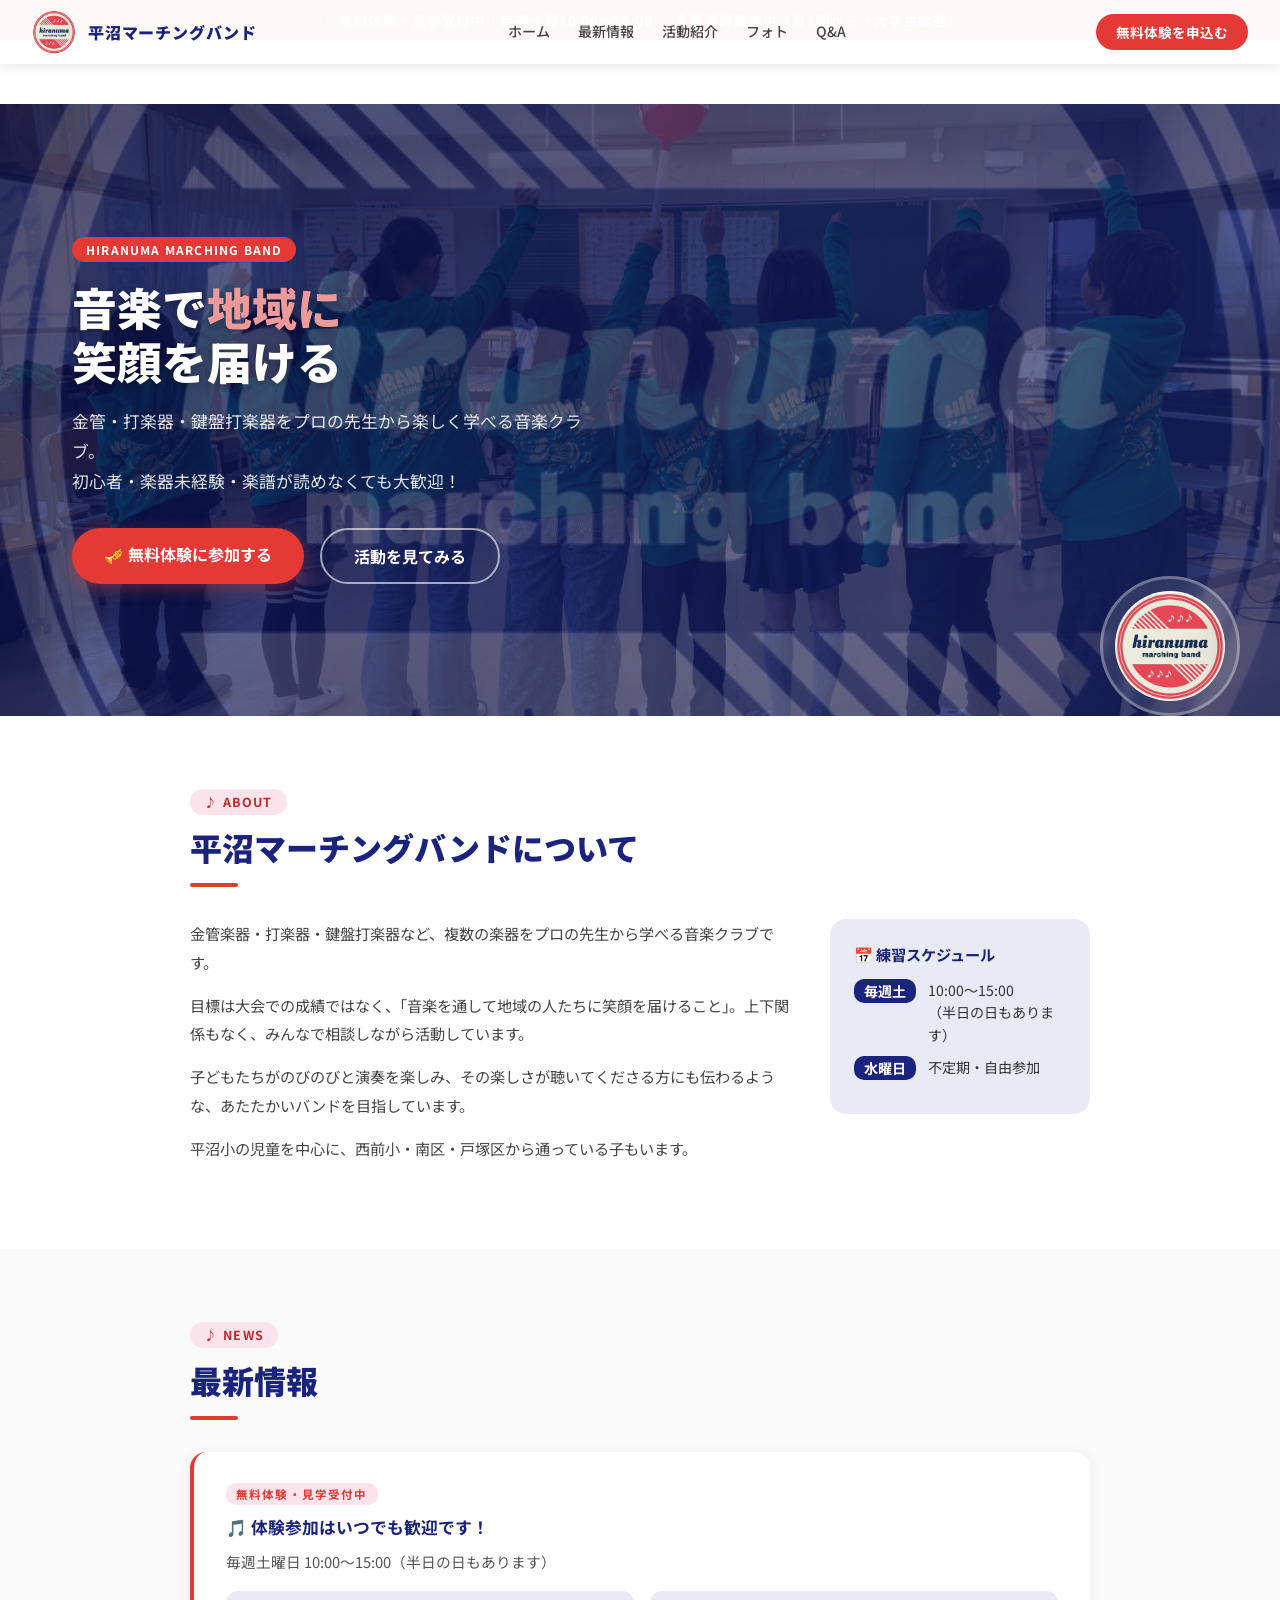
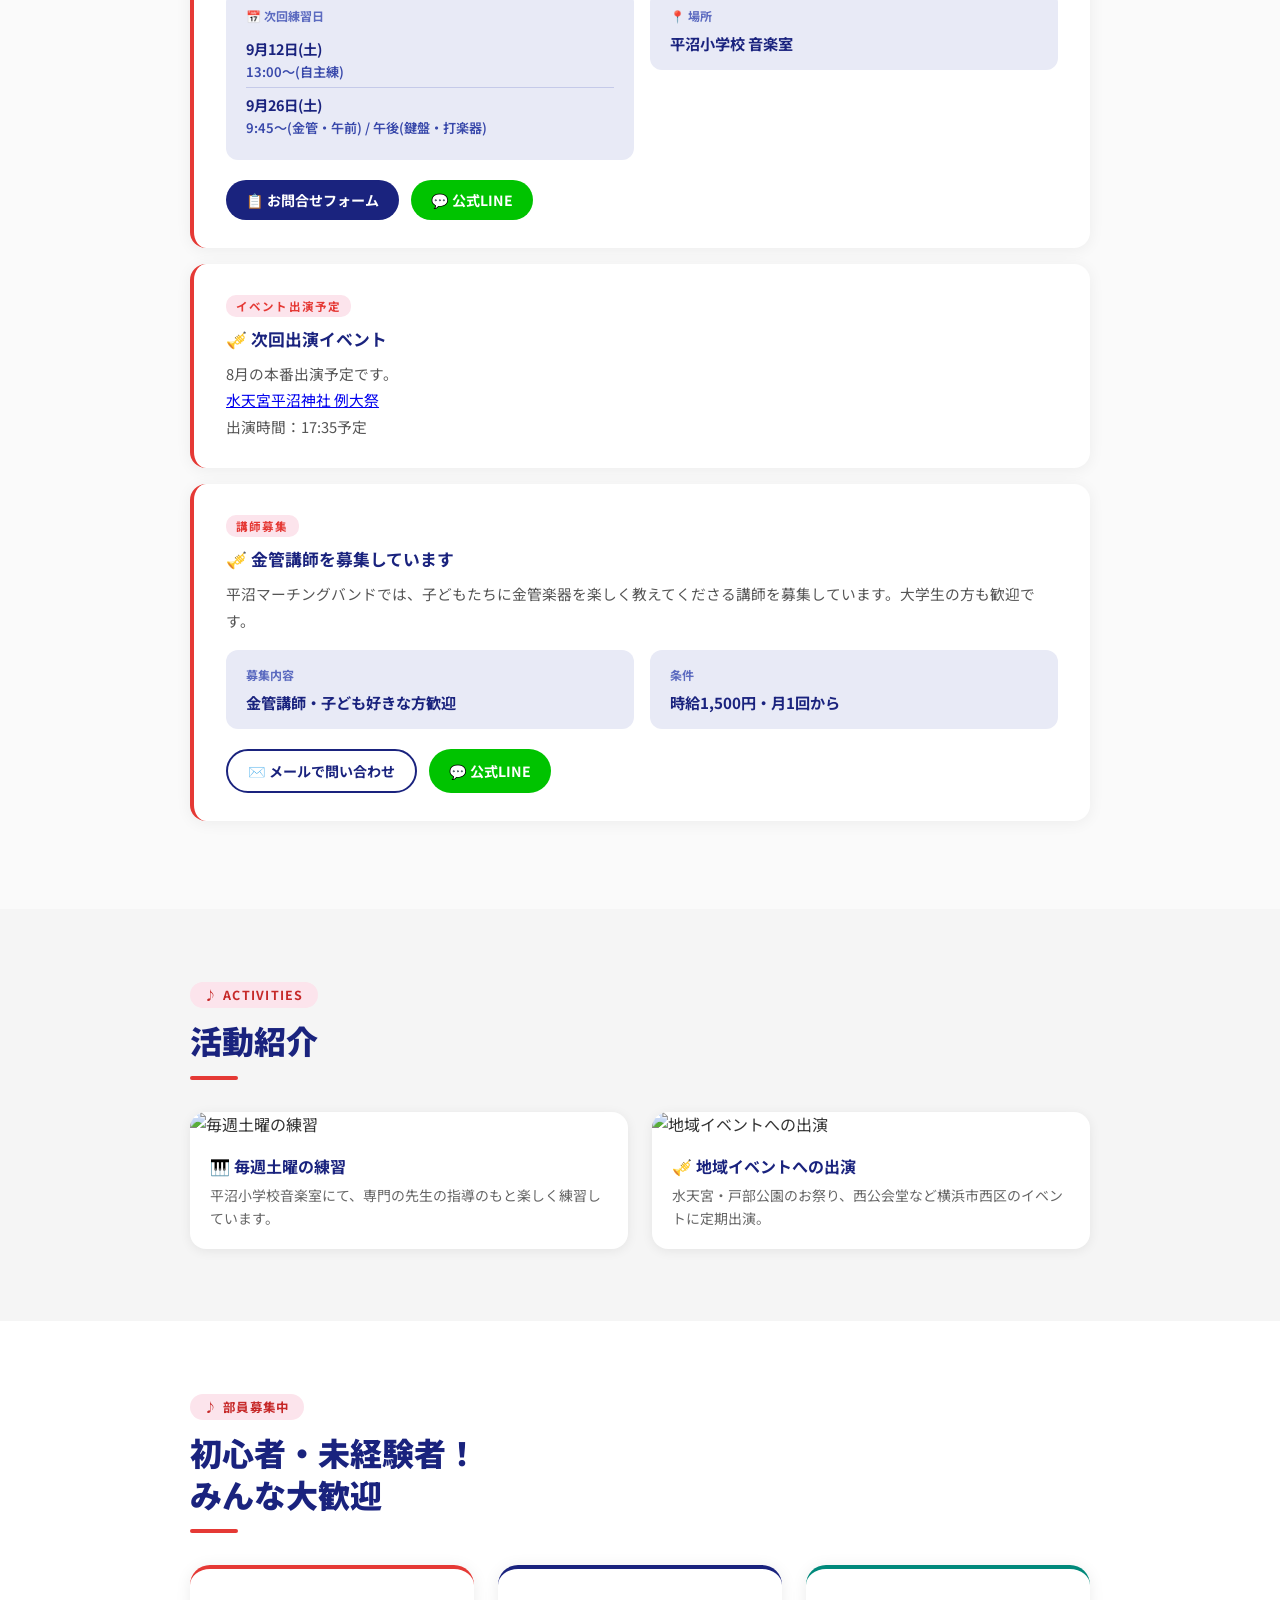
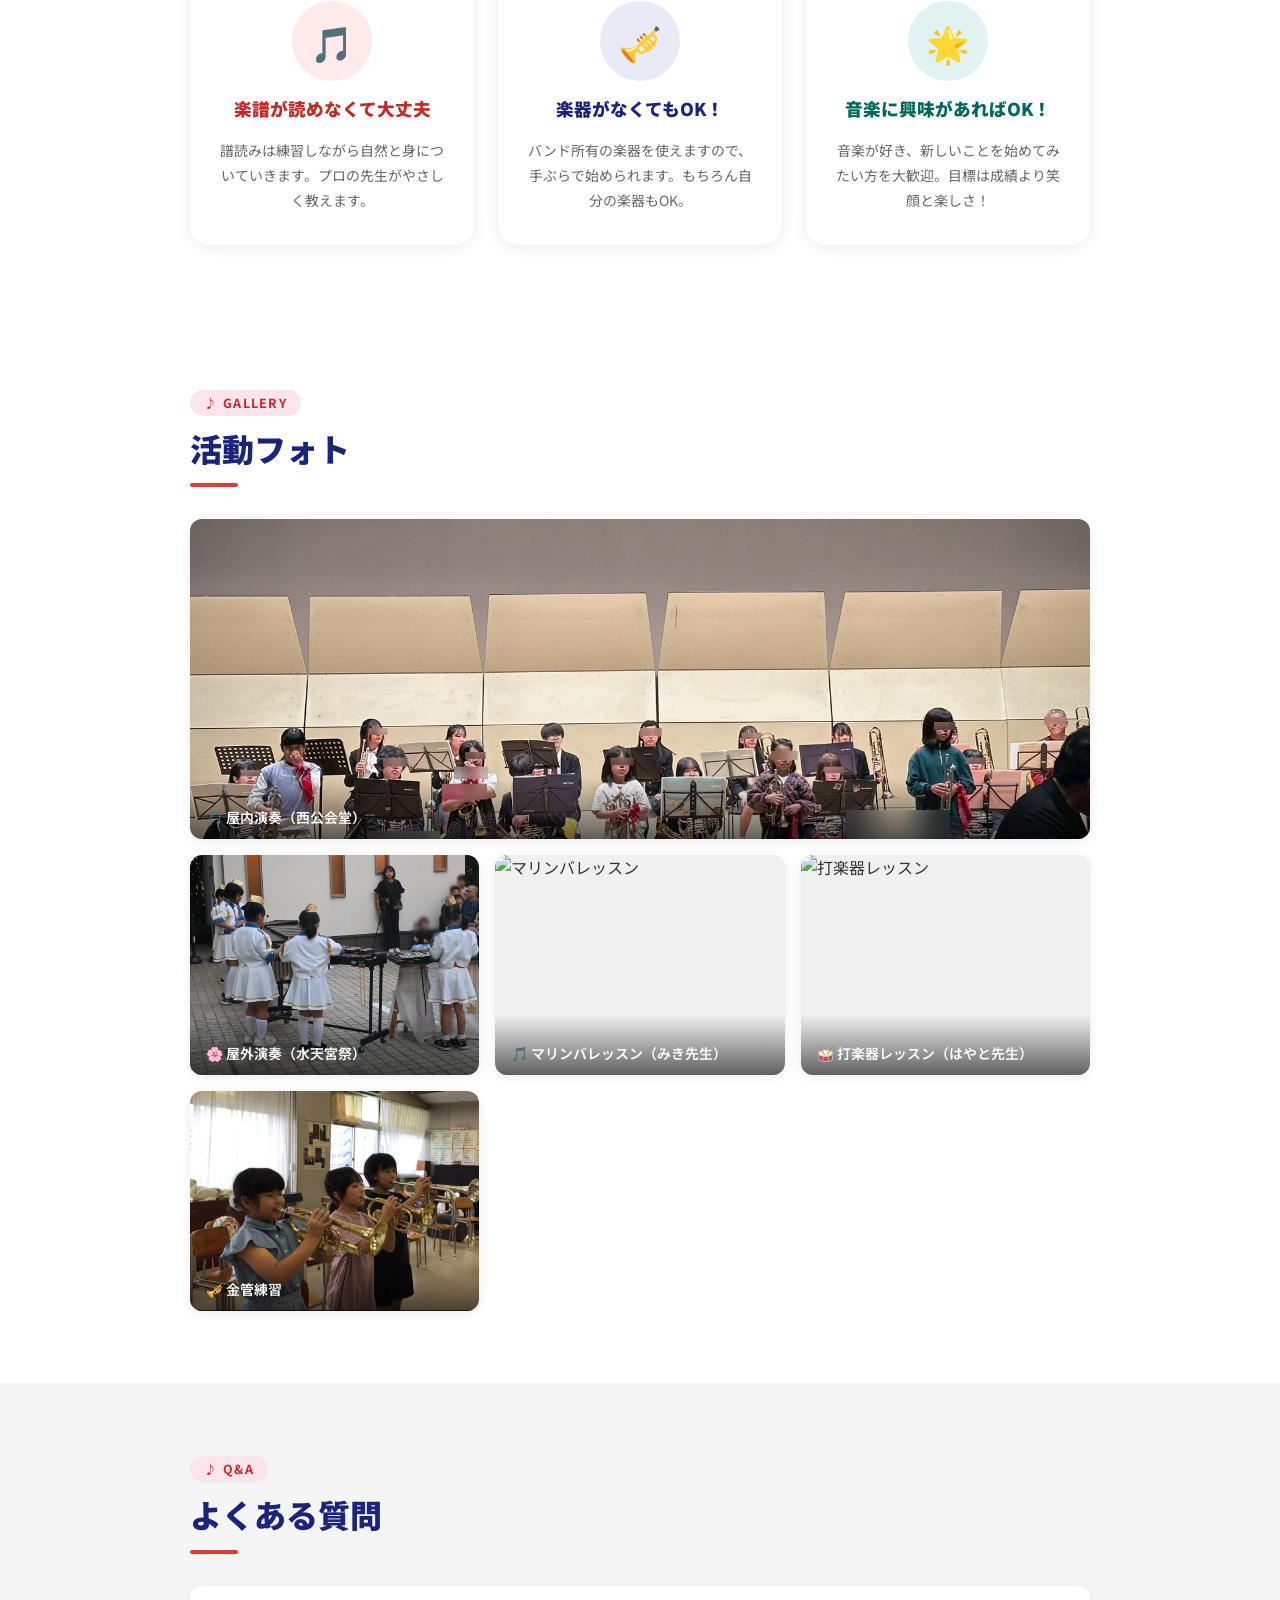
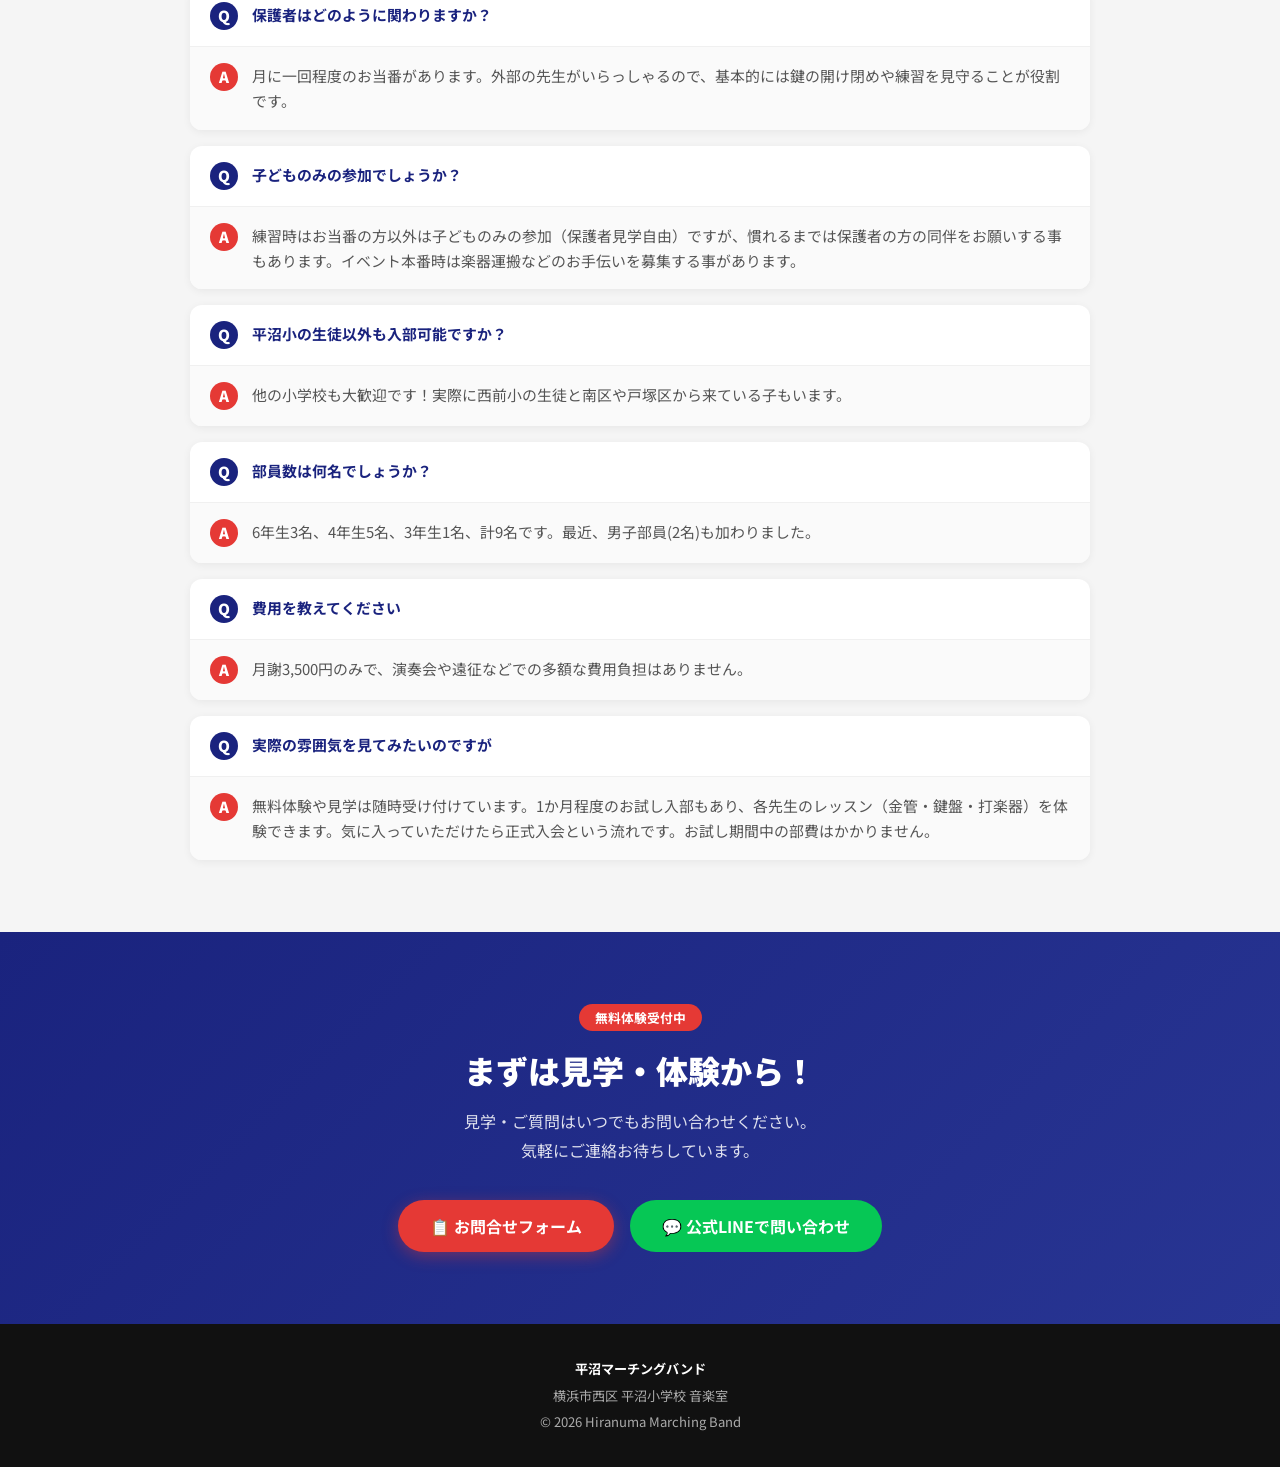
==== commit 2b0bcc4d: "9月の練習日程を更新 Co-Authored-By: Codex <noreply@openai.com>" ====
--- a/index.html
+++ b/index.html
@@ -584,20 +584,12 @@
           <div class="label">📅 次回練習日</div>
           <ul class="schedule-list">
             <li>
-              <span class="date">8月15日(土)</span>
-              <span class="time">13:00〜(鍵盤・打楽器)</span>
-            </li>
-            <li>
-              <span class="date">8月19日(水)</span>
+              <span class="date">9月12日(土)</span>
               <span class="time">13:00〜(自主練)</span>
             </li>
             <li>
-              <span class="date">8月22日(土)</span>
-              <span class="time">13:00〜(自主練)</span>
-            </li>
-            <li>
-              <span class="date">8月29日(土)</span>
-              <span class="time">13:00〜(鍵盤・打楽器)</span>
+              <span class="date">9月26日(土)</span>
+              <span class="time">9:45〜(金管・午前) / 午後(鍵盤・打楽器)</span>
             </li>
           </ul>
         </div>
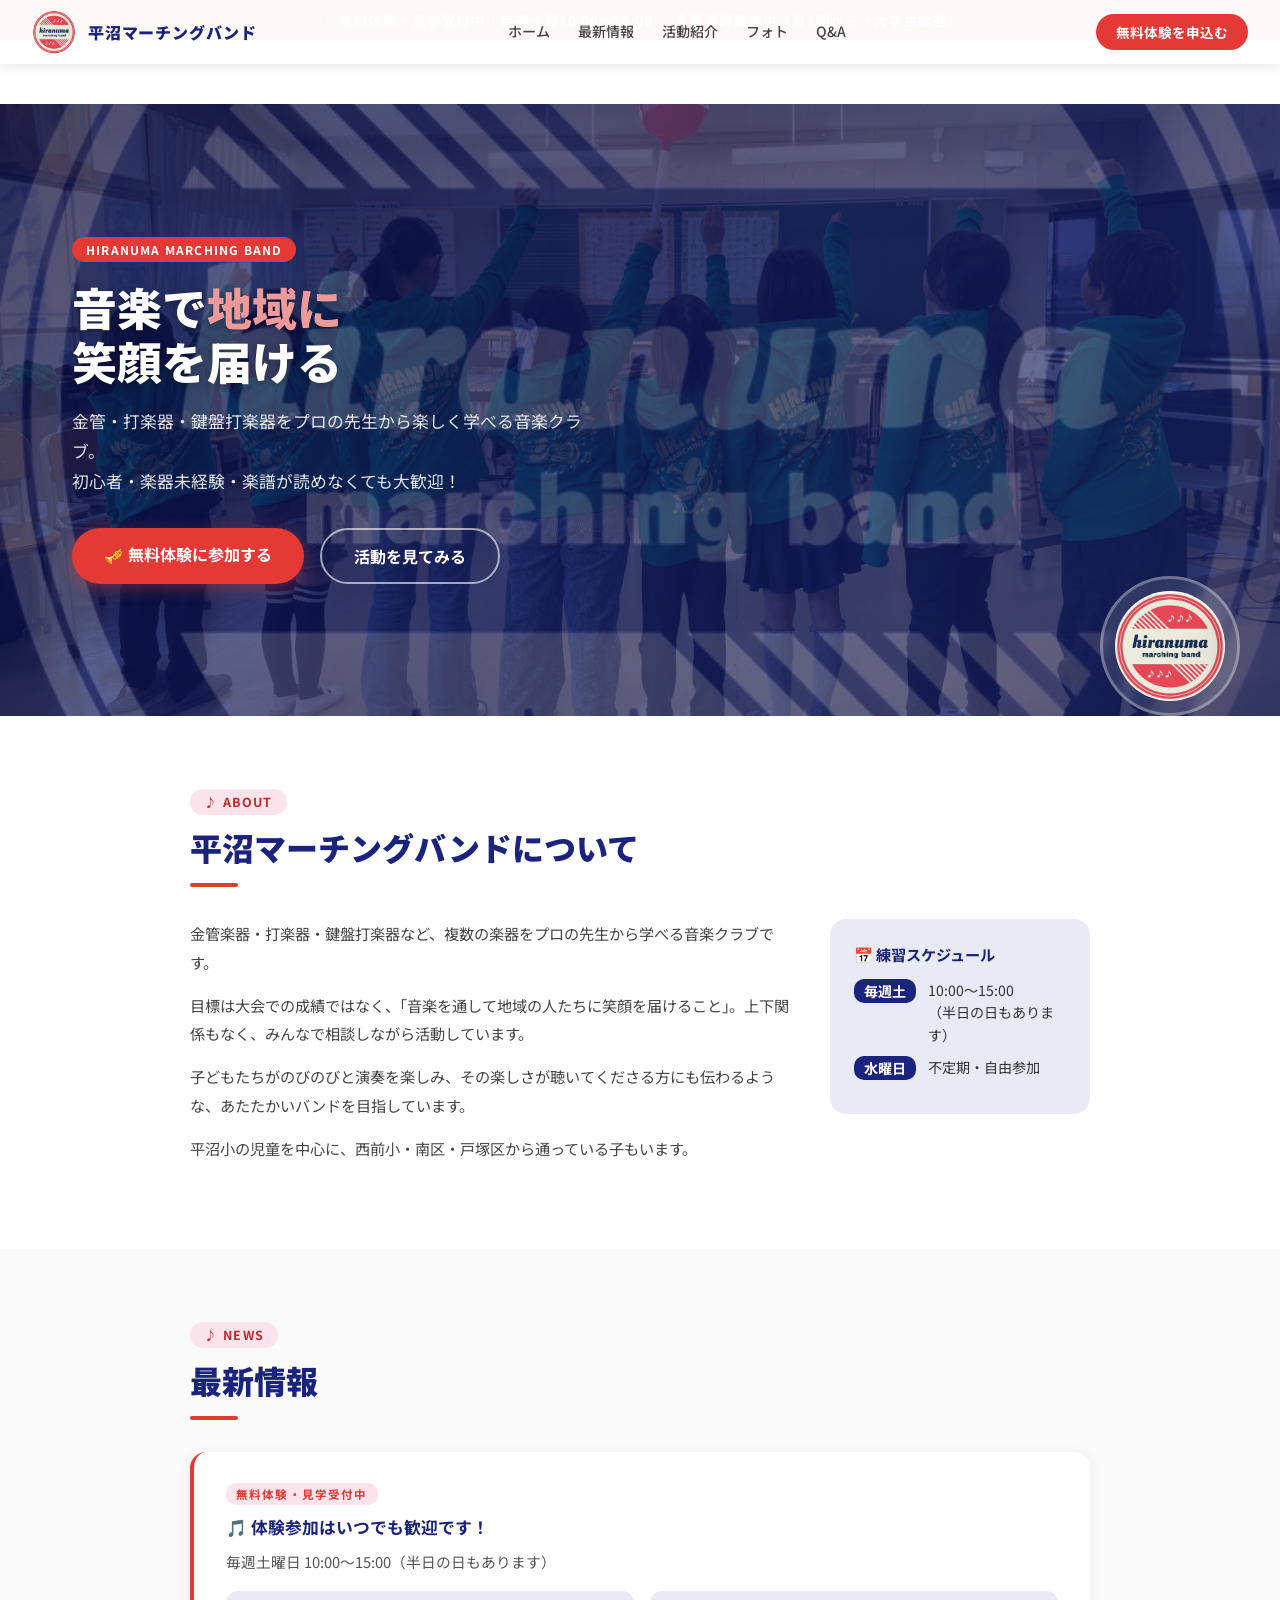
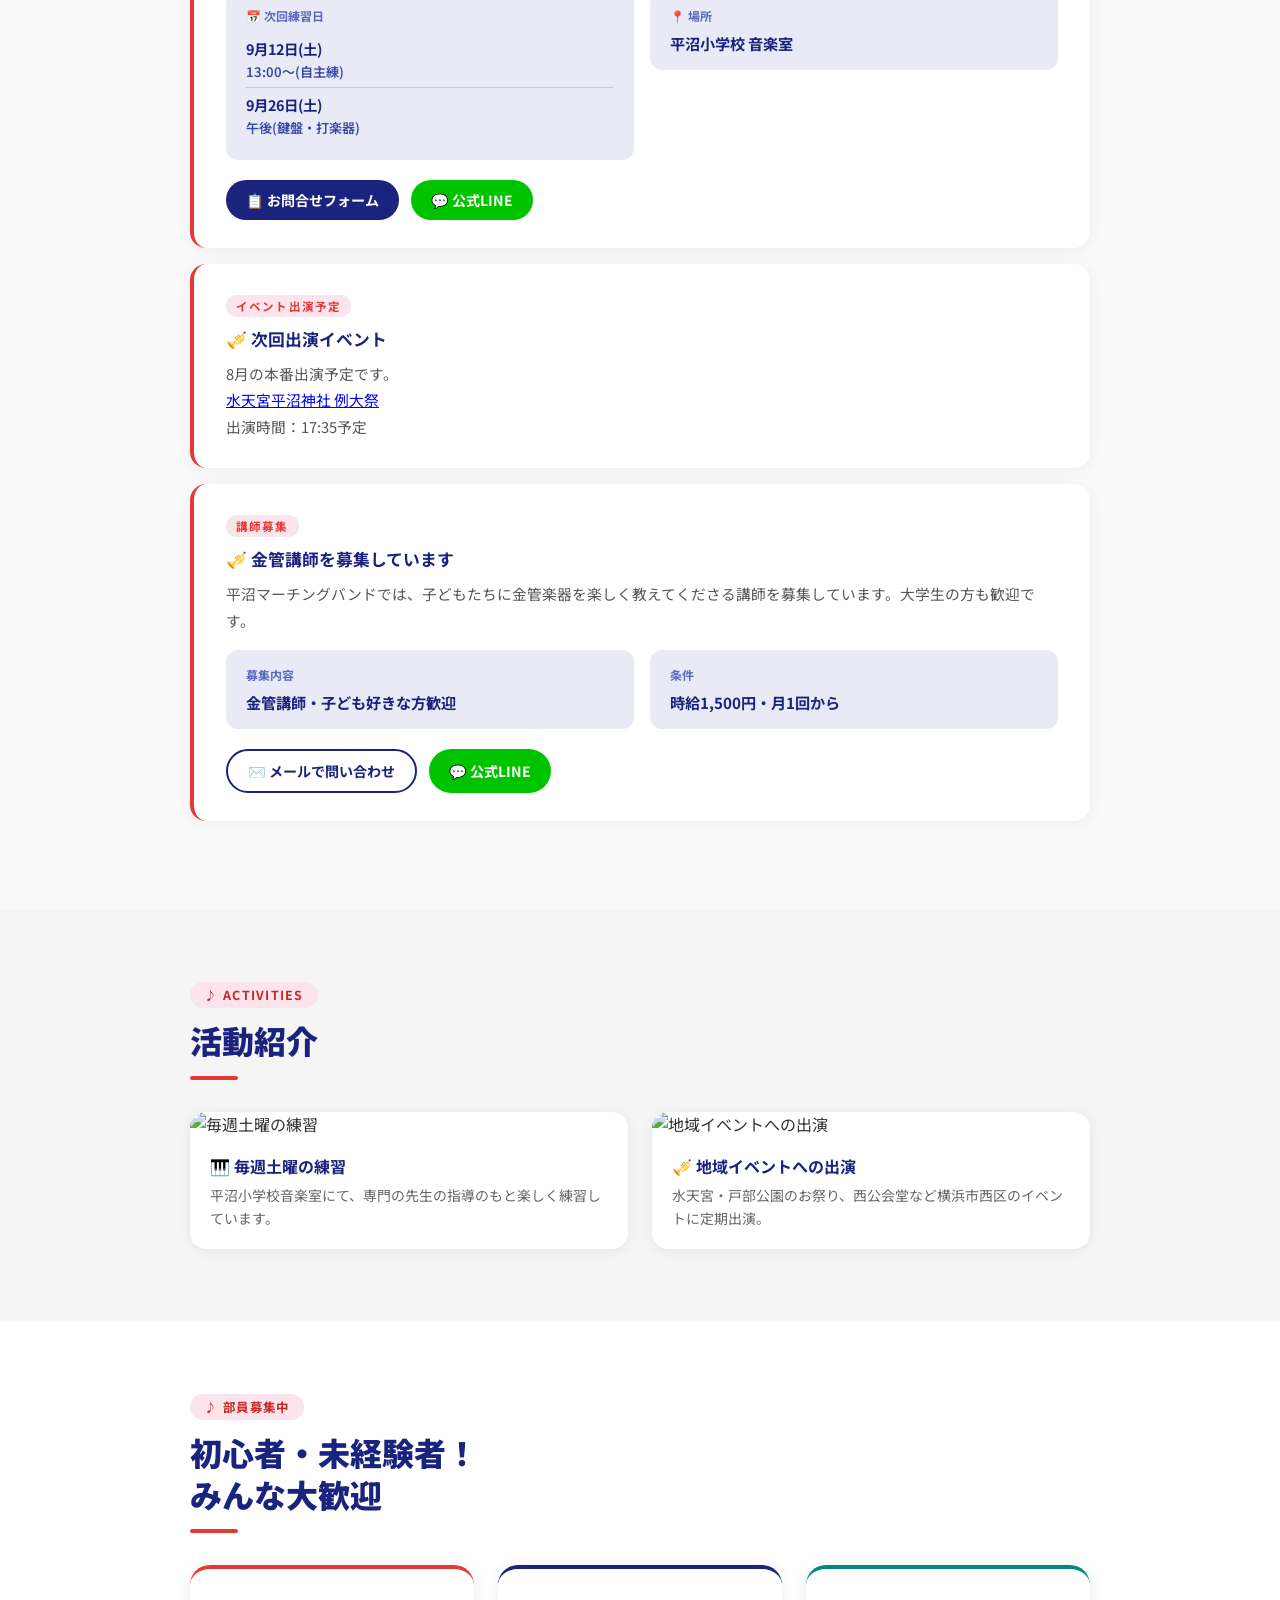
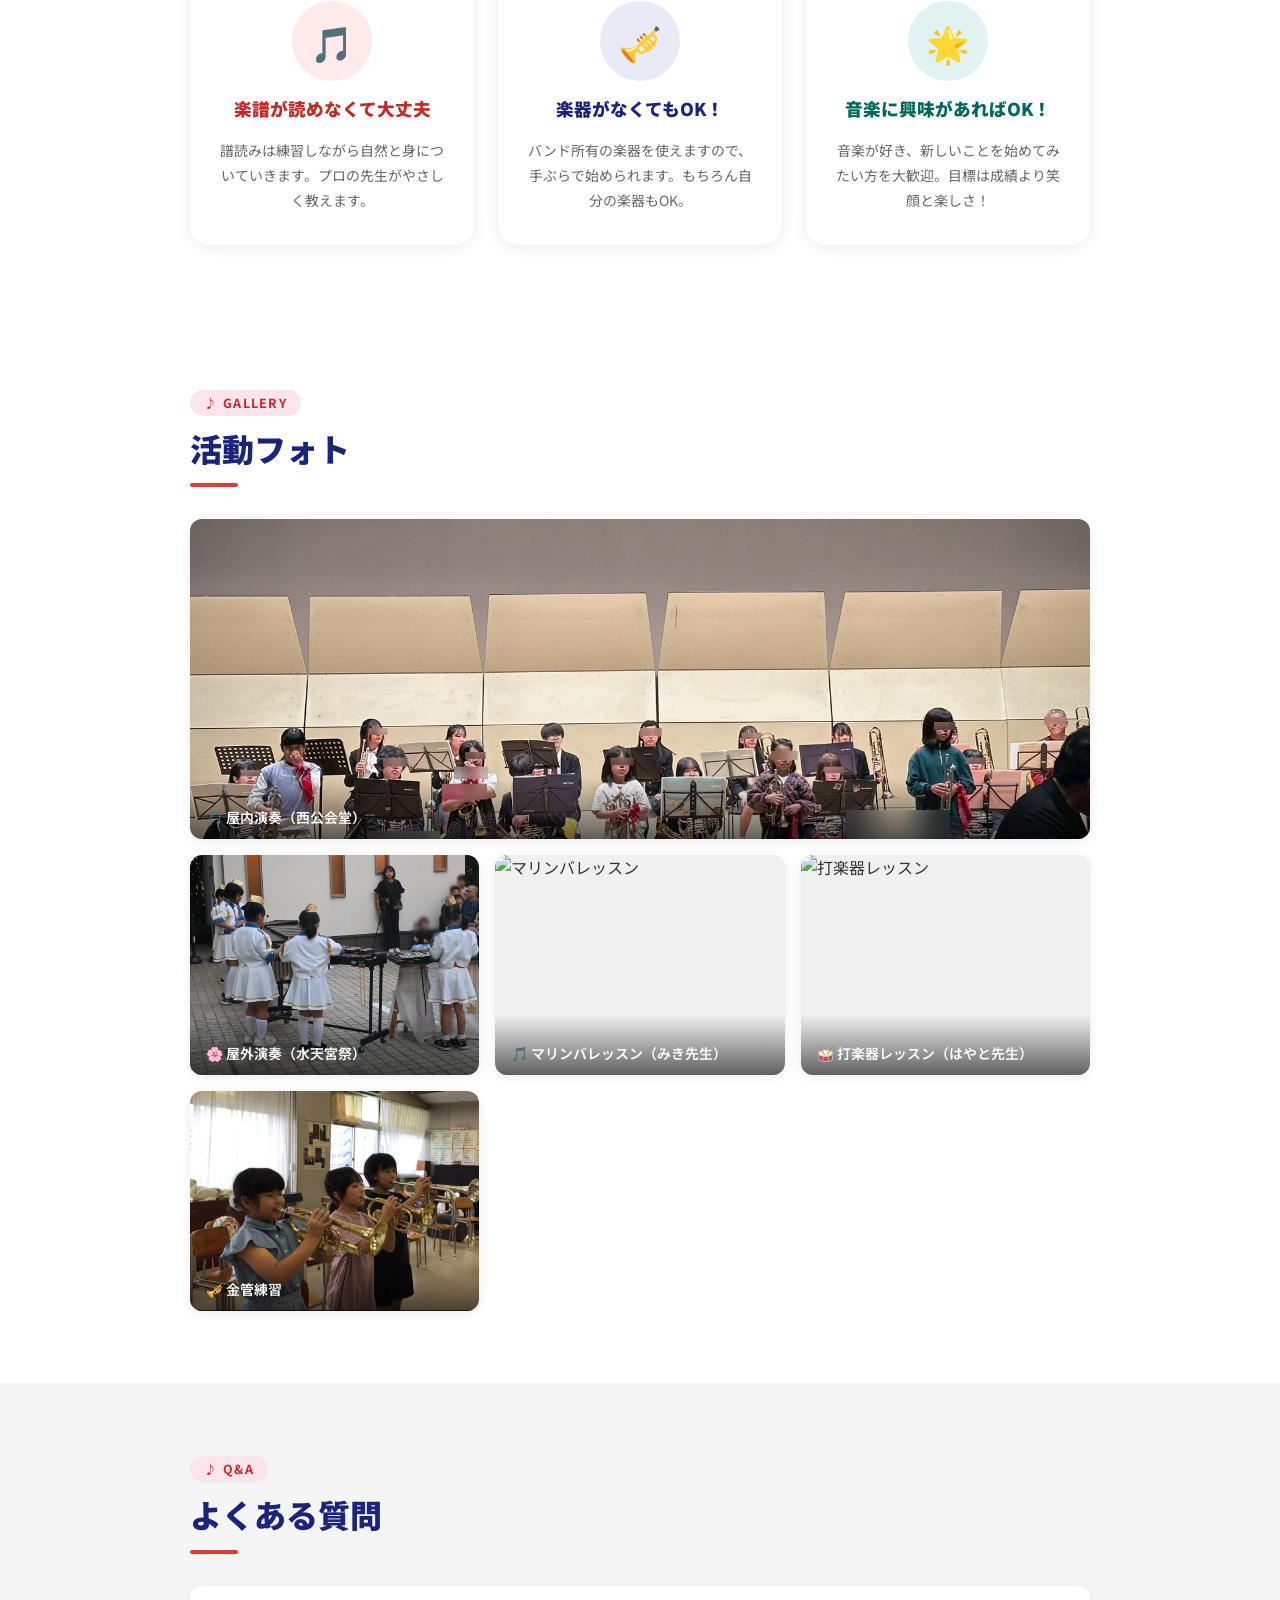
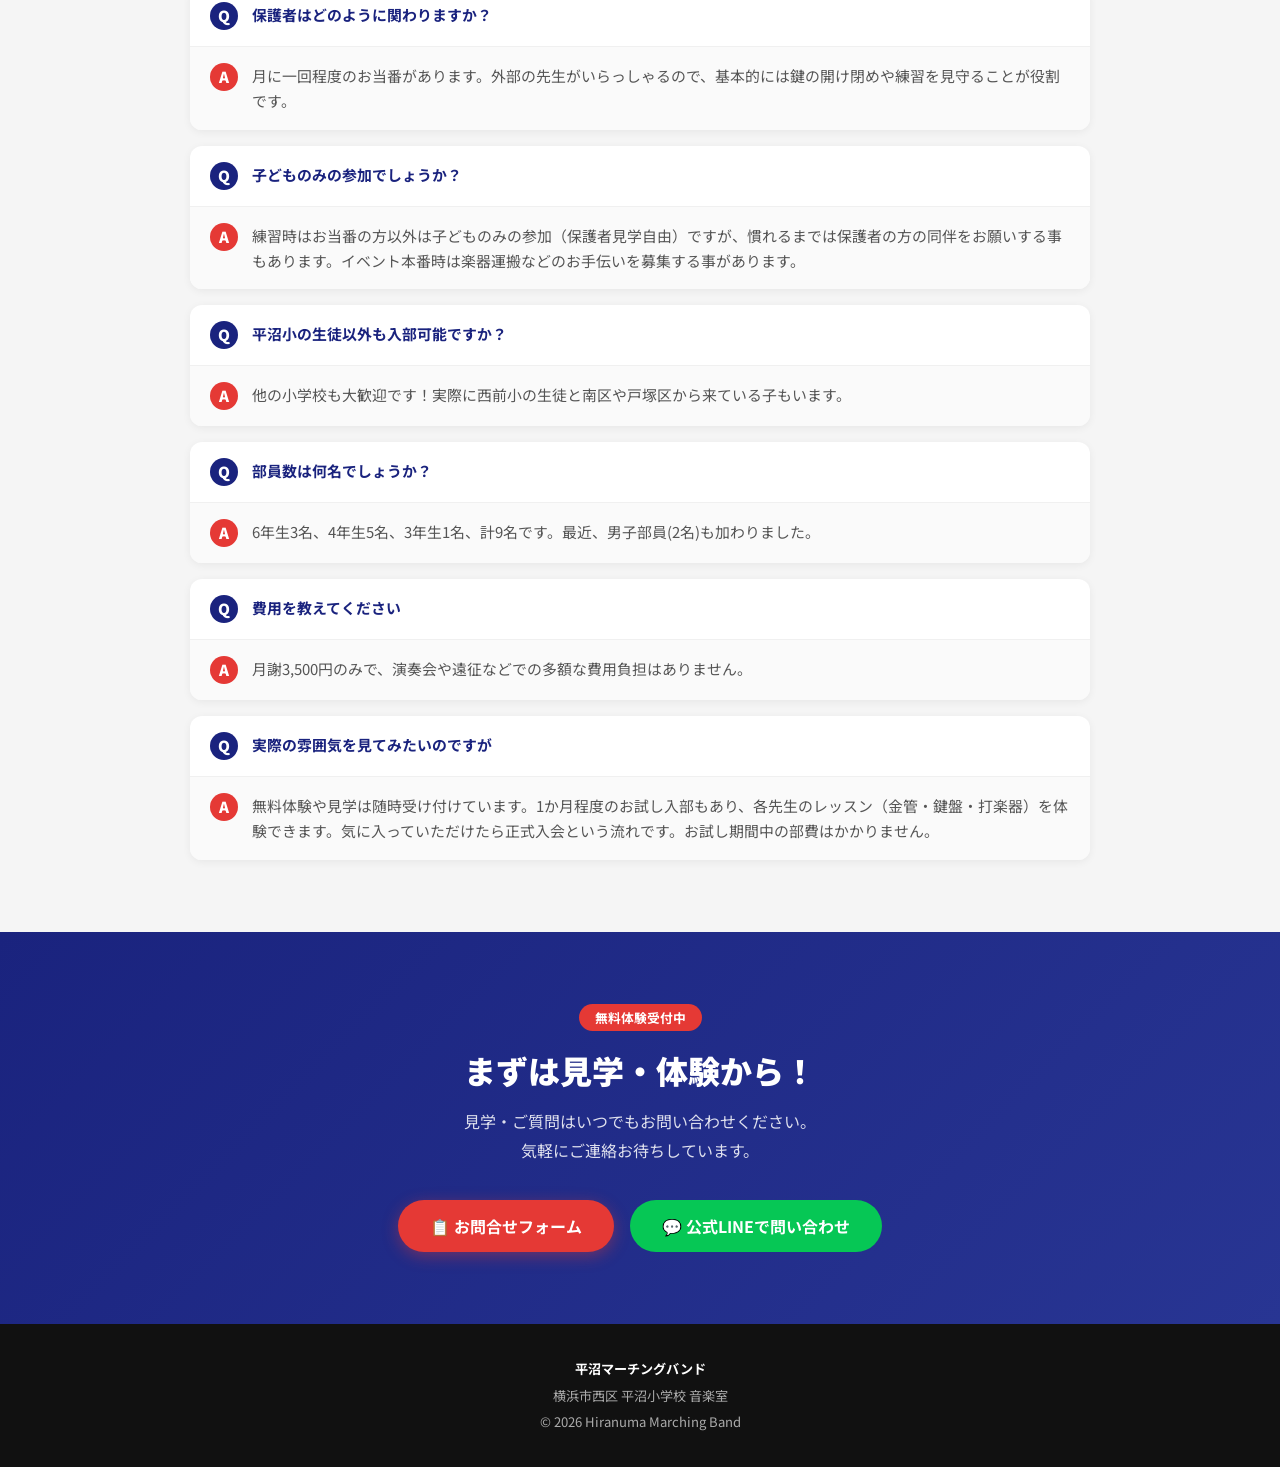
==== commit abaadea0: "9月26日の金管練習中止を反映 Co-Authored-By: Codex <noreply@openai.com>" ====
--- a/index.html
+++ b/index.html
@@ -589,7 +589,7 @@
             </li>
             <li>
               <span class="date">9月26日(土)</span>
-              <span class="time">9:45〜(金管・午前) / 午後(鍵盤・打楽器)</span>
+              <span class="time">午後(鍵盤・打楽器)</span>
             </li>
           </ul>
         </div>
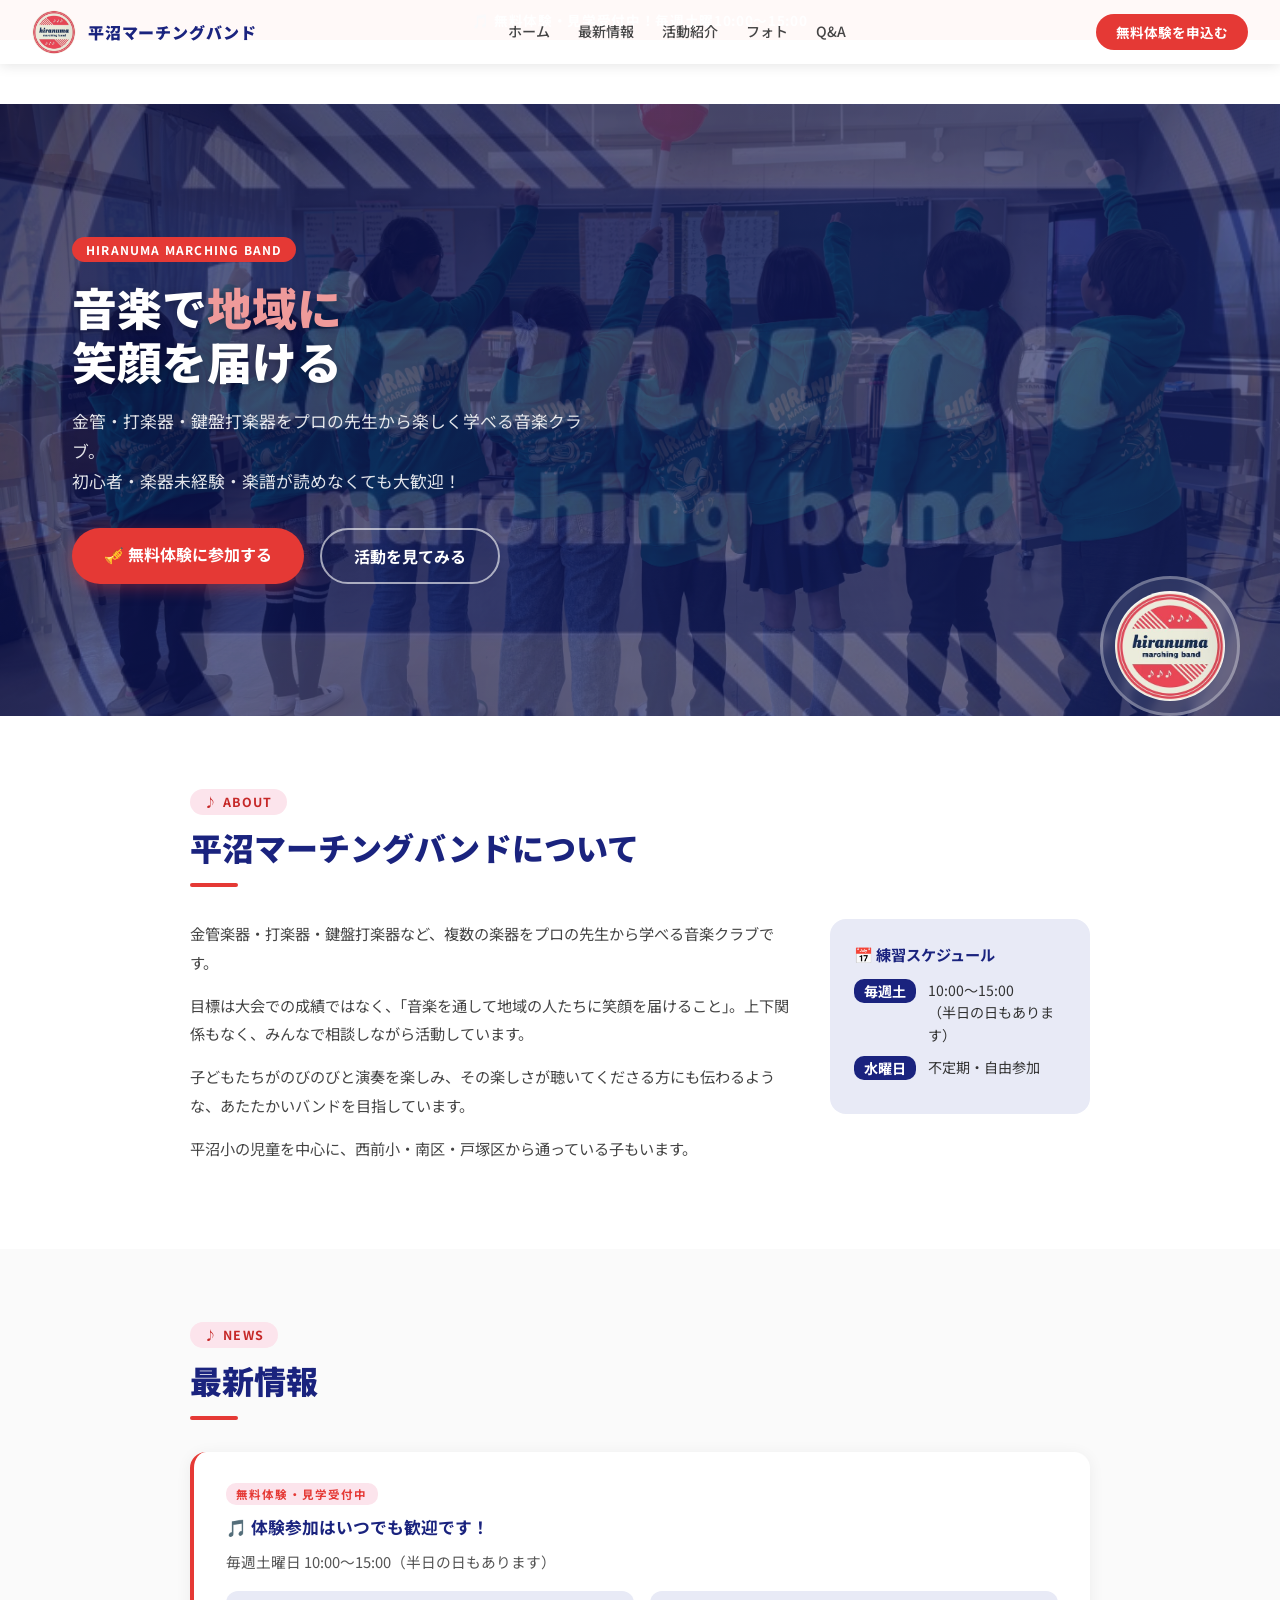
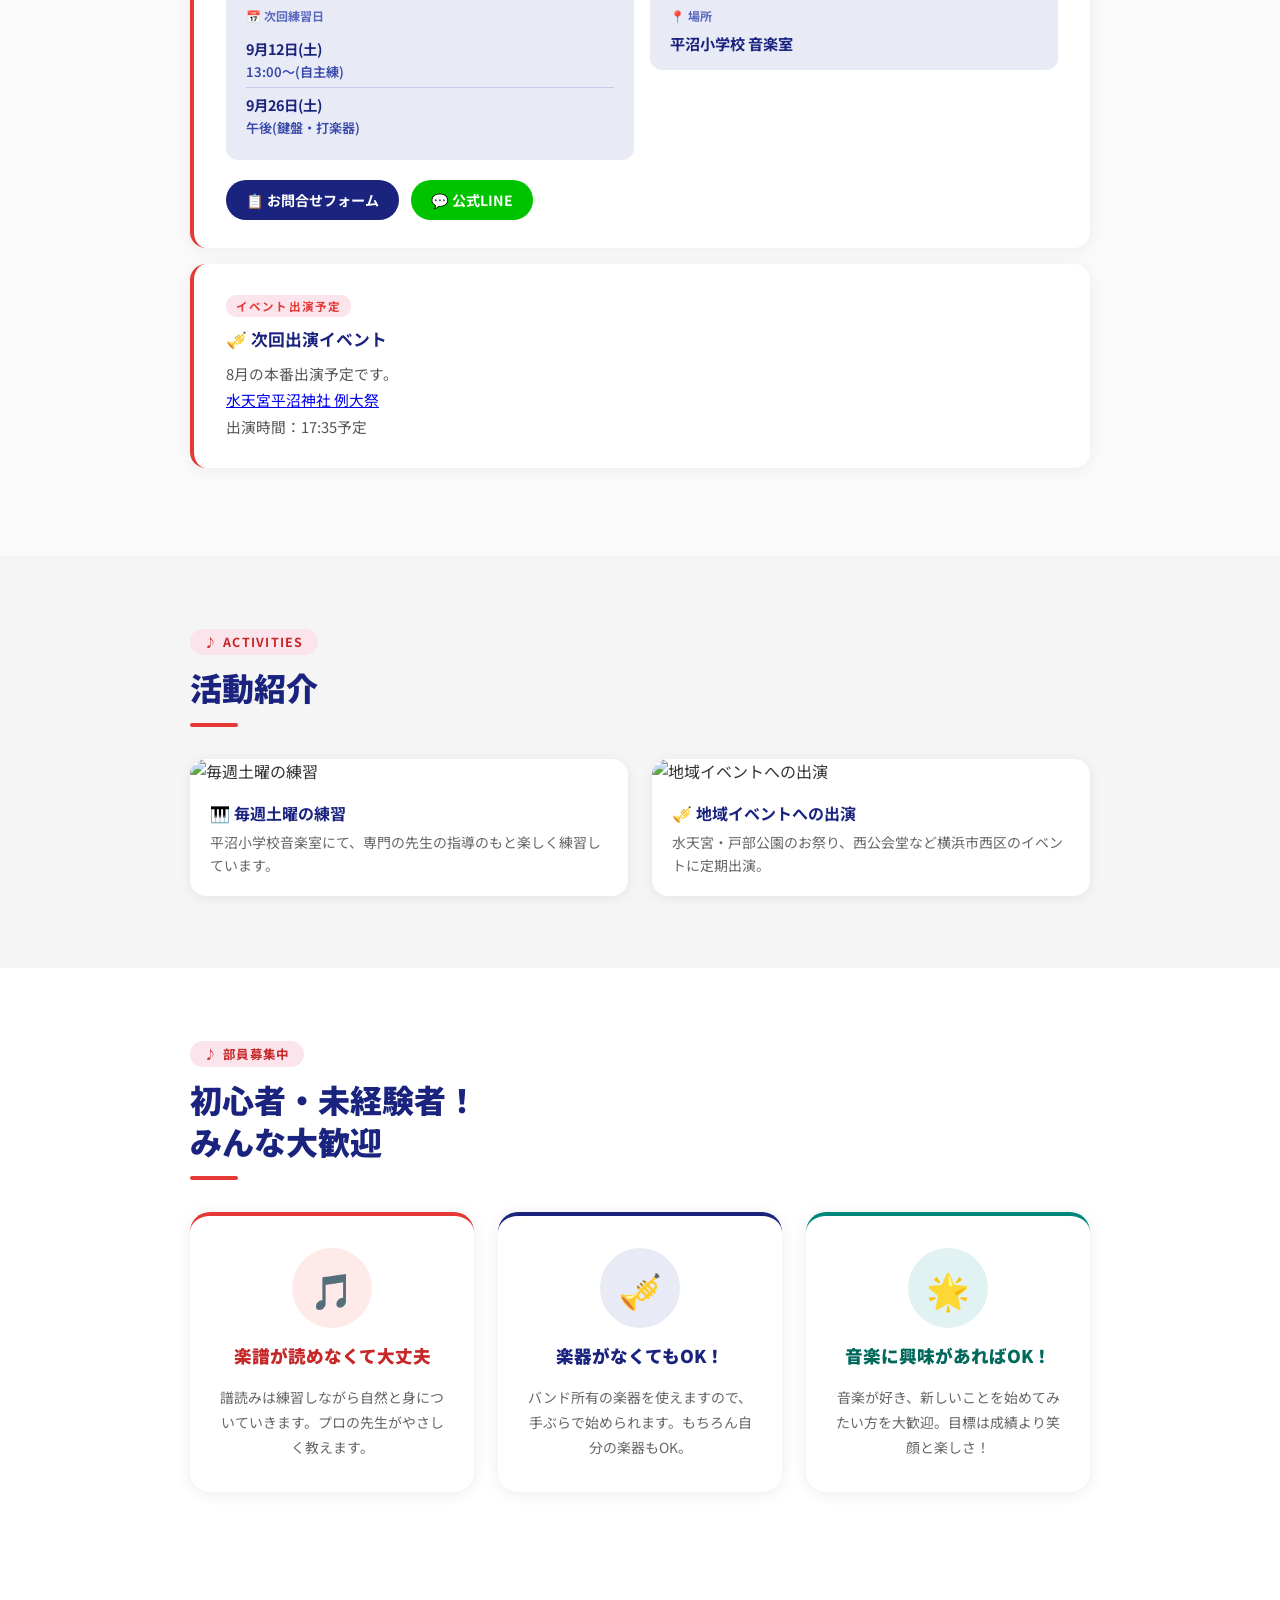
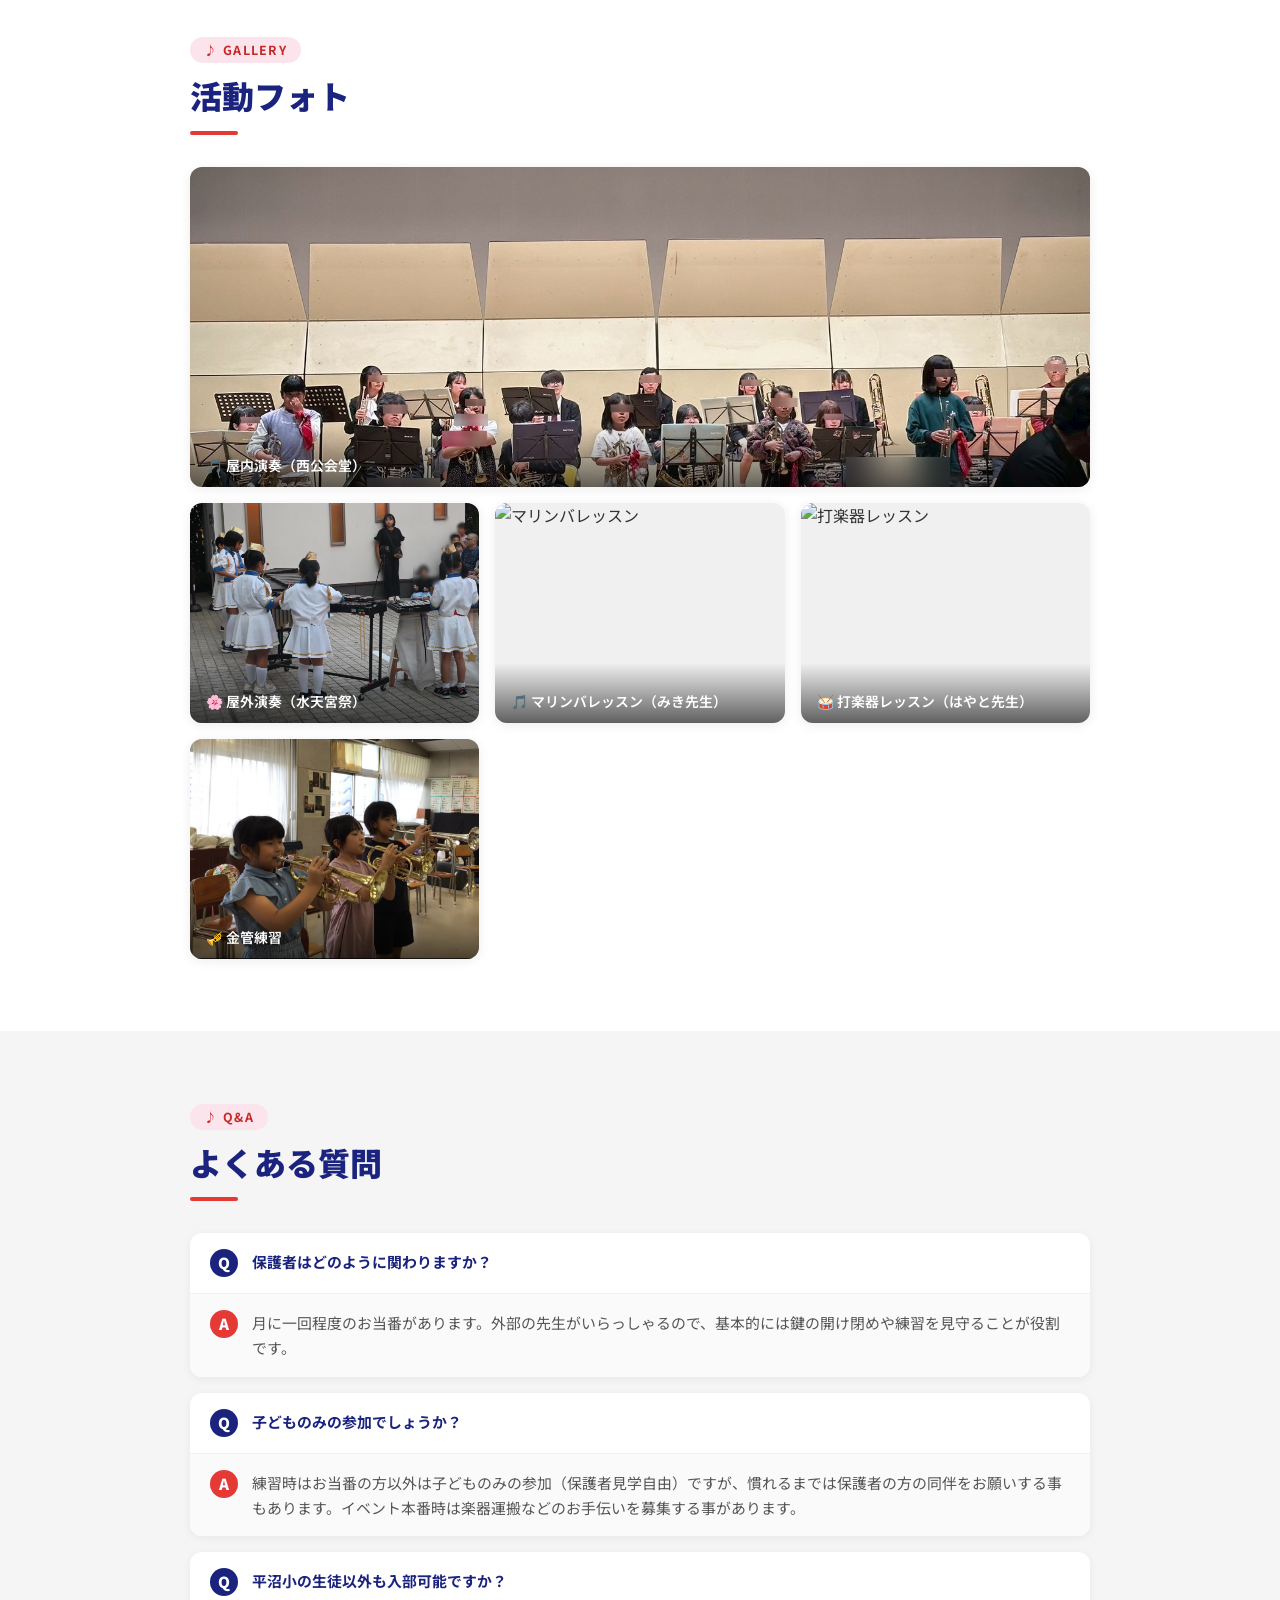
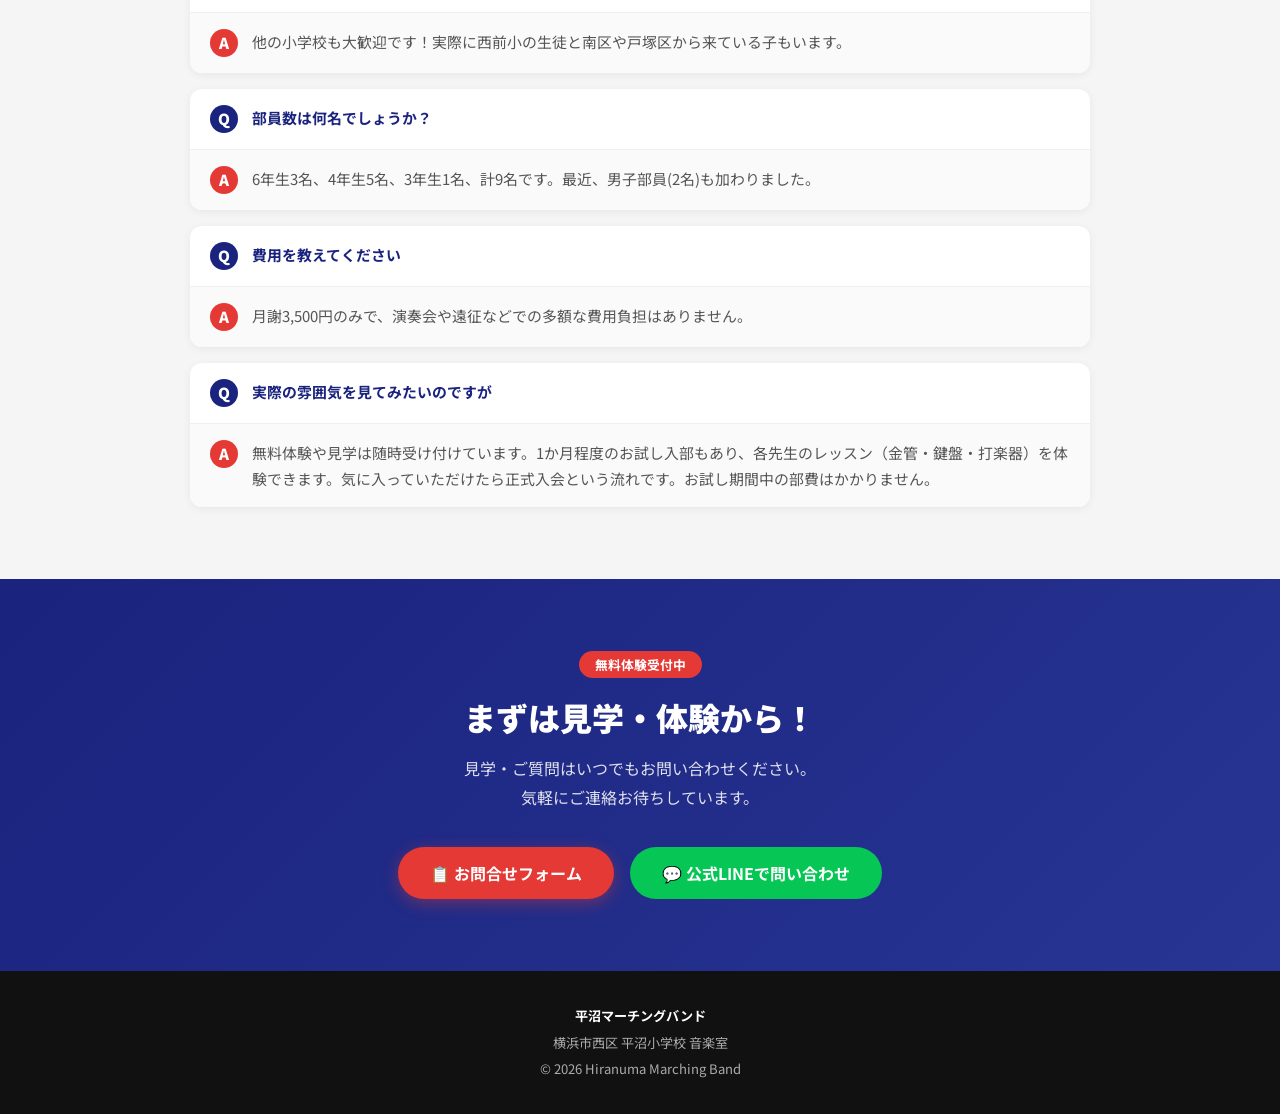
==== commit 2412316e: "金管講師募集の掲載を終了 Co-Authored-By: Codex <noreply@openai.com>" ====
--- a/index.html
+++ b/index.html
@@ -502,7 +502,7 @@
 <body>
 
 <!-- お知らせバー -->
-<div class="notice-bar">🎵 無料体験・見学受付中！毎週土曜10:00〜15:00 ／ 金管講師募集中（月1回から・大学生歓迎）</div>
+<div class="notice-bar">🎵 無料体験・見学受付中！毎週土曜10:00〜15:00</div>
 
 <!-- ナビゲーション -->
 <nav>
@@ -609,25 +609,6 @@
       <p>8月の本番出演予定です。</p>
       <p><a href="https://www.hiranuma-suitengu.or.jp/hounou-engeikai.html" target="_blank" rel="noopener">水天宮平沼神社 例大祭</a><br>出演時間：17:35予定</p>
     </div>
-    <div class="news-card">
-      <span class="news-label">講師募集</span>
-      <h3>🎺 金管講師を募集しています</h3>
-      <p>平沼マーチングバンドでは、子どもたちに金管楽器を楽しく教えてくださる講師を募集しています。大学生の方も歓迎です。</p>
-      <div class="info-grid">
-        <div class="info-item">
-          <div class="label">募集内容</div>
-          <div class="value">金管講師・子ども好きな方歓迎</div>
-        </div>
-        <div class="info-item">
-          <div class="label">条件</div>
-          <div class="value">時給1,500円・月1回から</div>
-        </div>
-      </div>
-      <div class="contact-links">
-        <a href="mailto:hiranumamarching@gmail.com" class="contact-link email">✉️ メールで問い合わせ</a>
-        <a href="https://lin.ee/a5K8Wu8" class="contact-link line" target="_blank">💬 公式LINE</a>
-      </div>
-    </div>
   </div>
 </section>
 
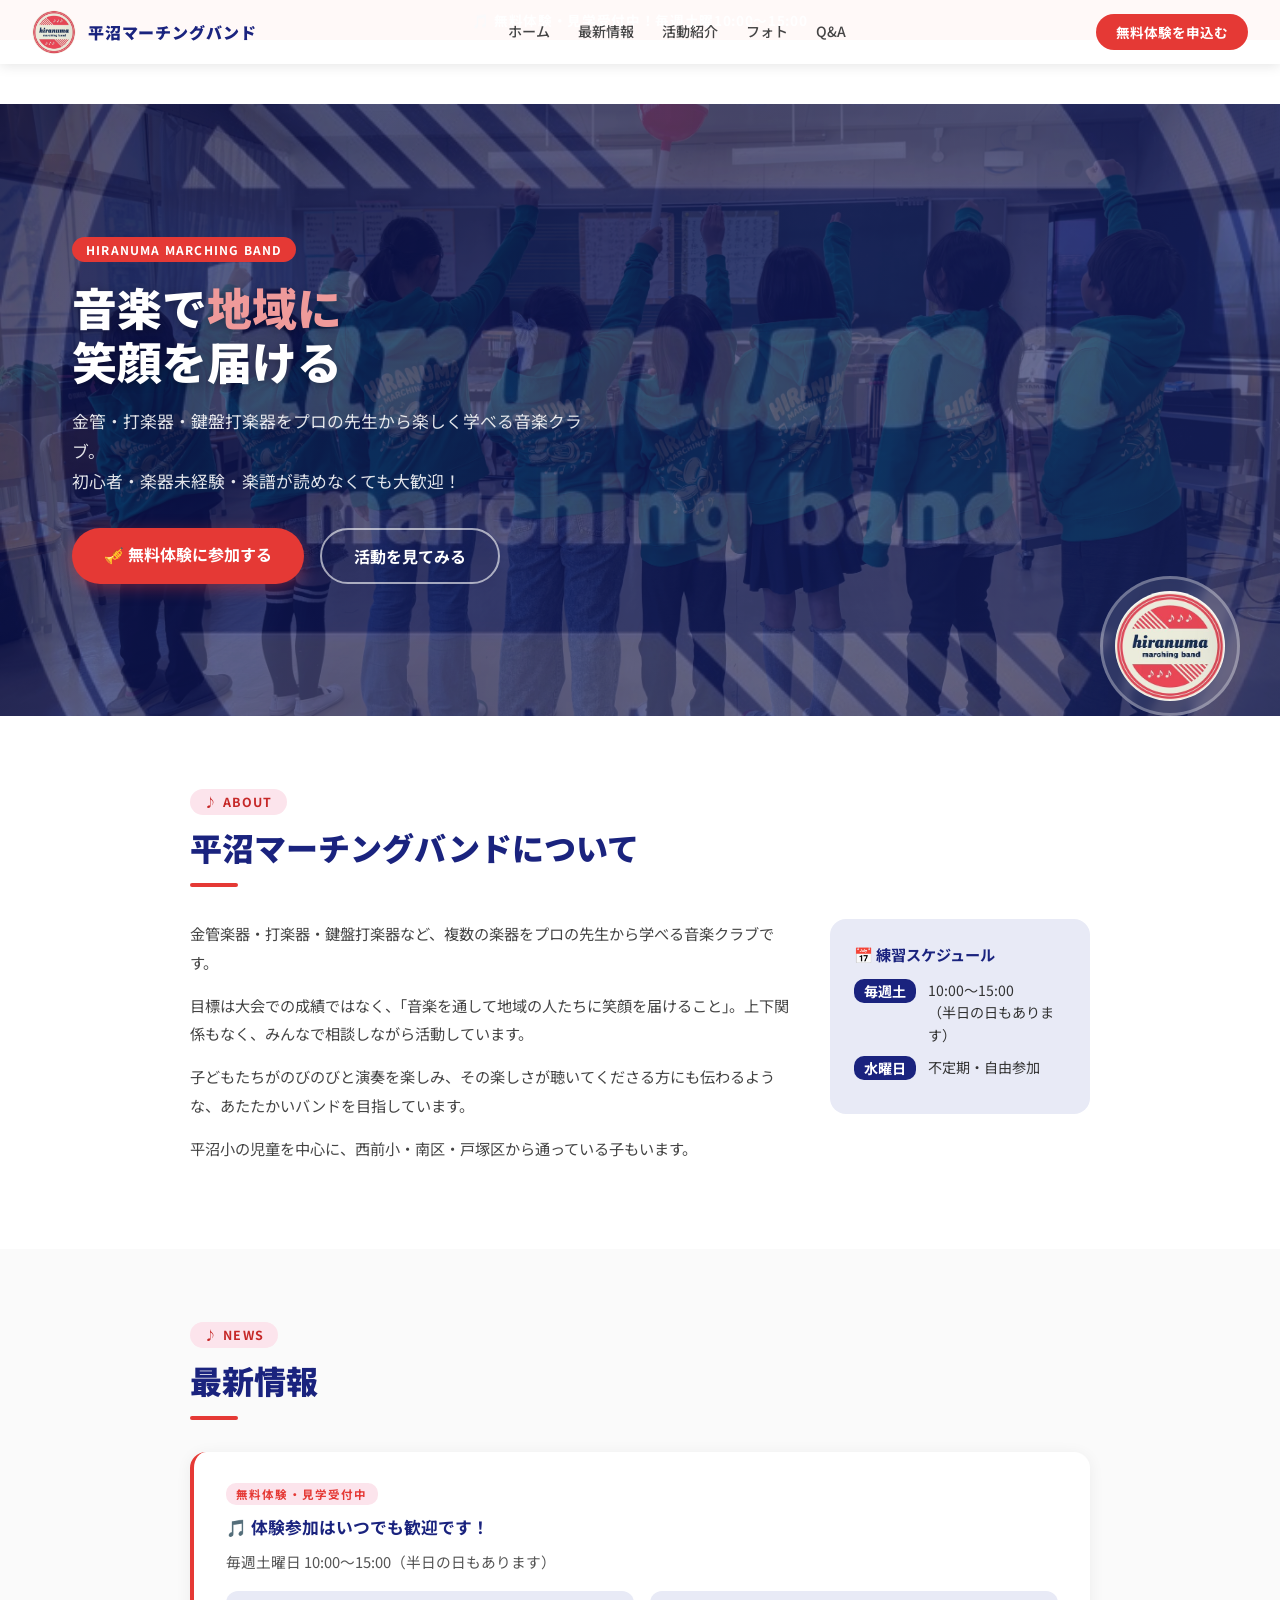
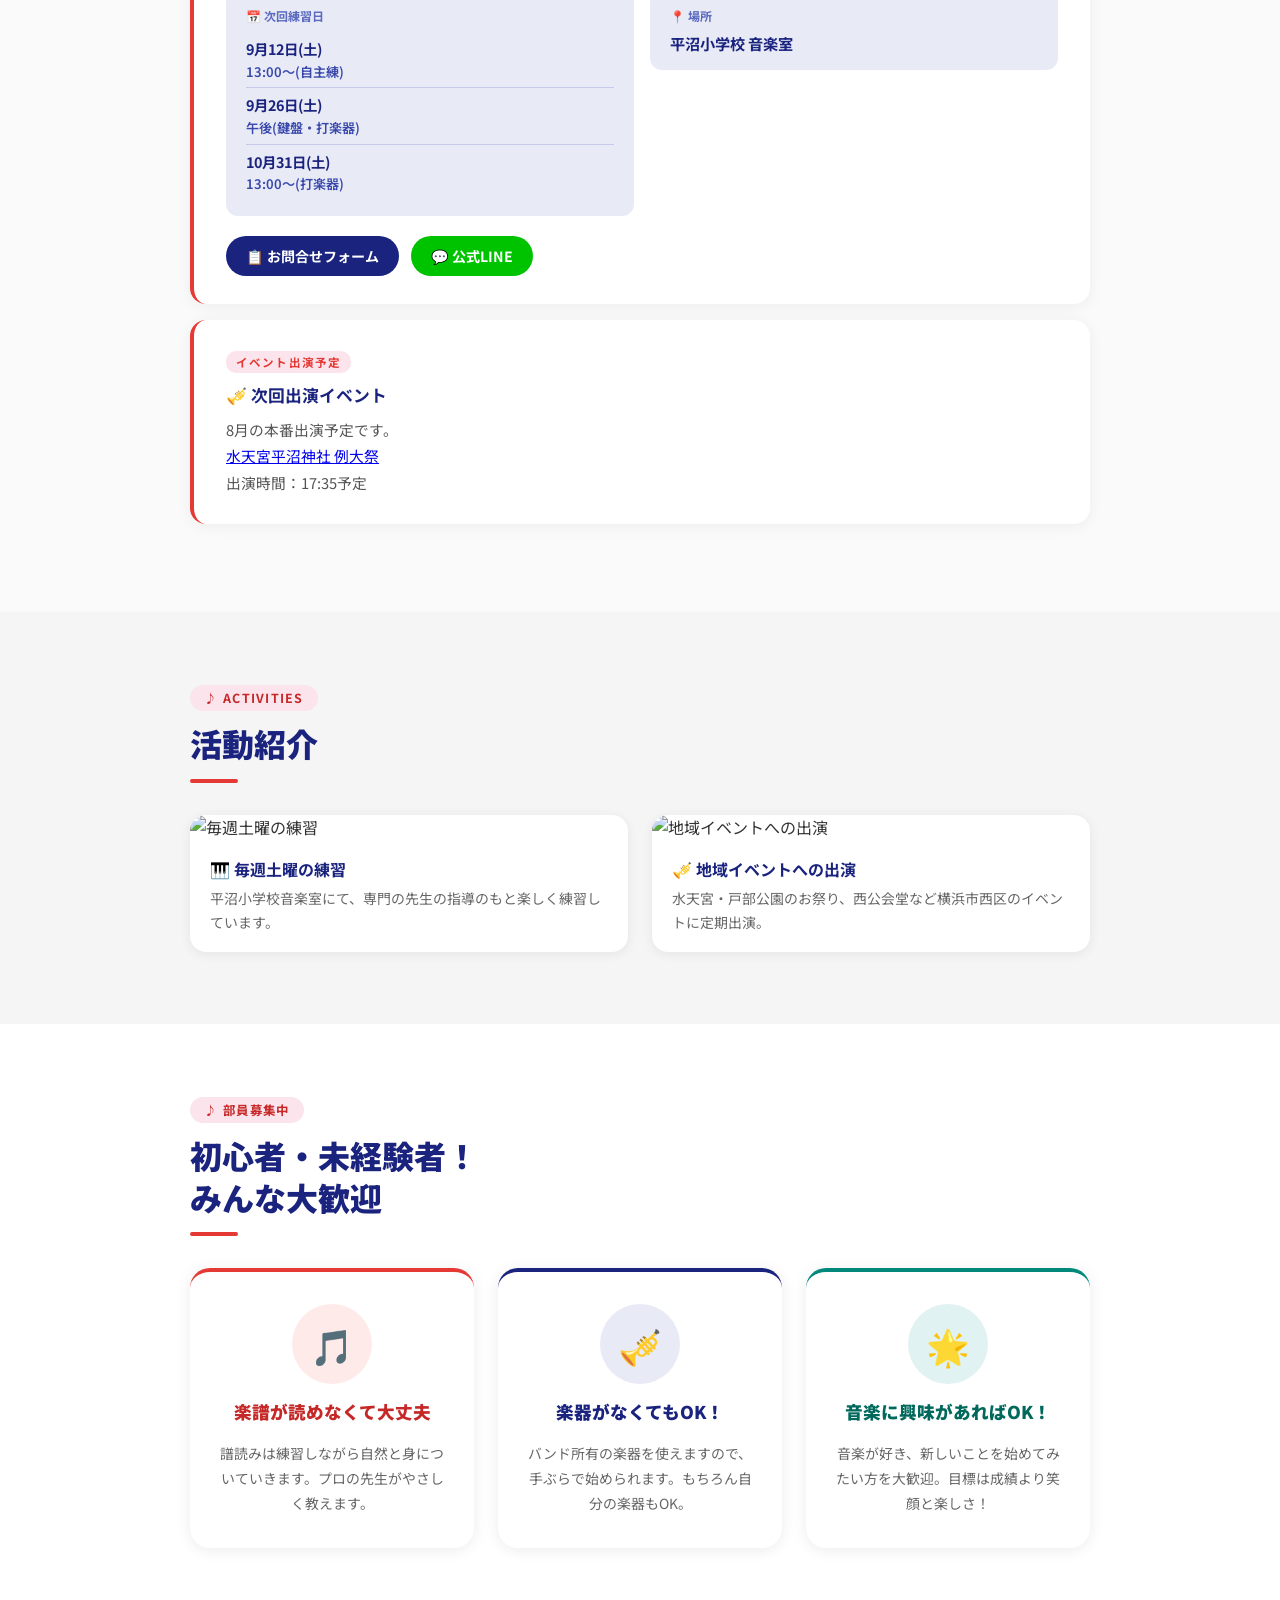
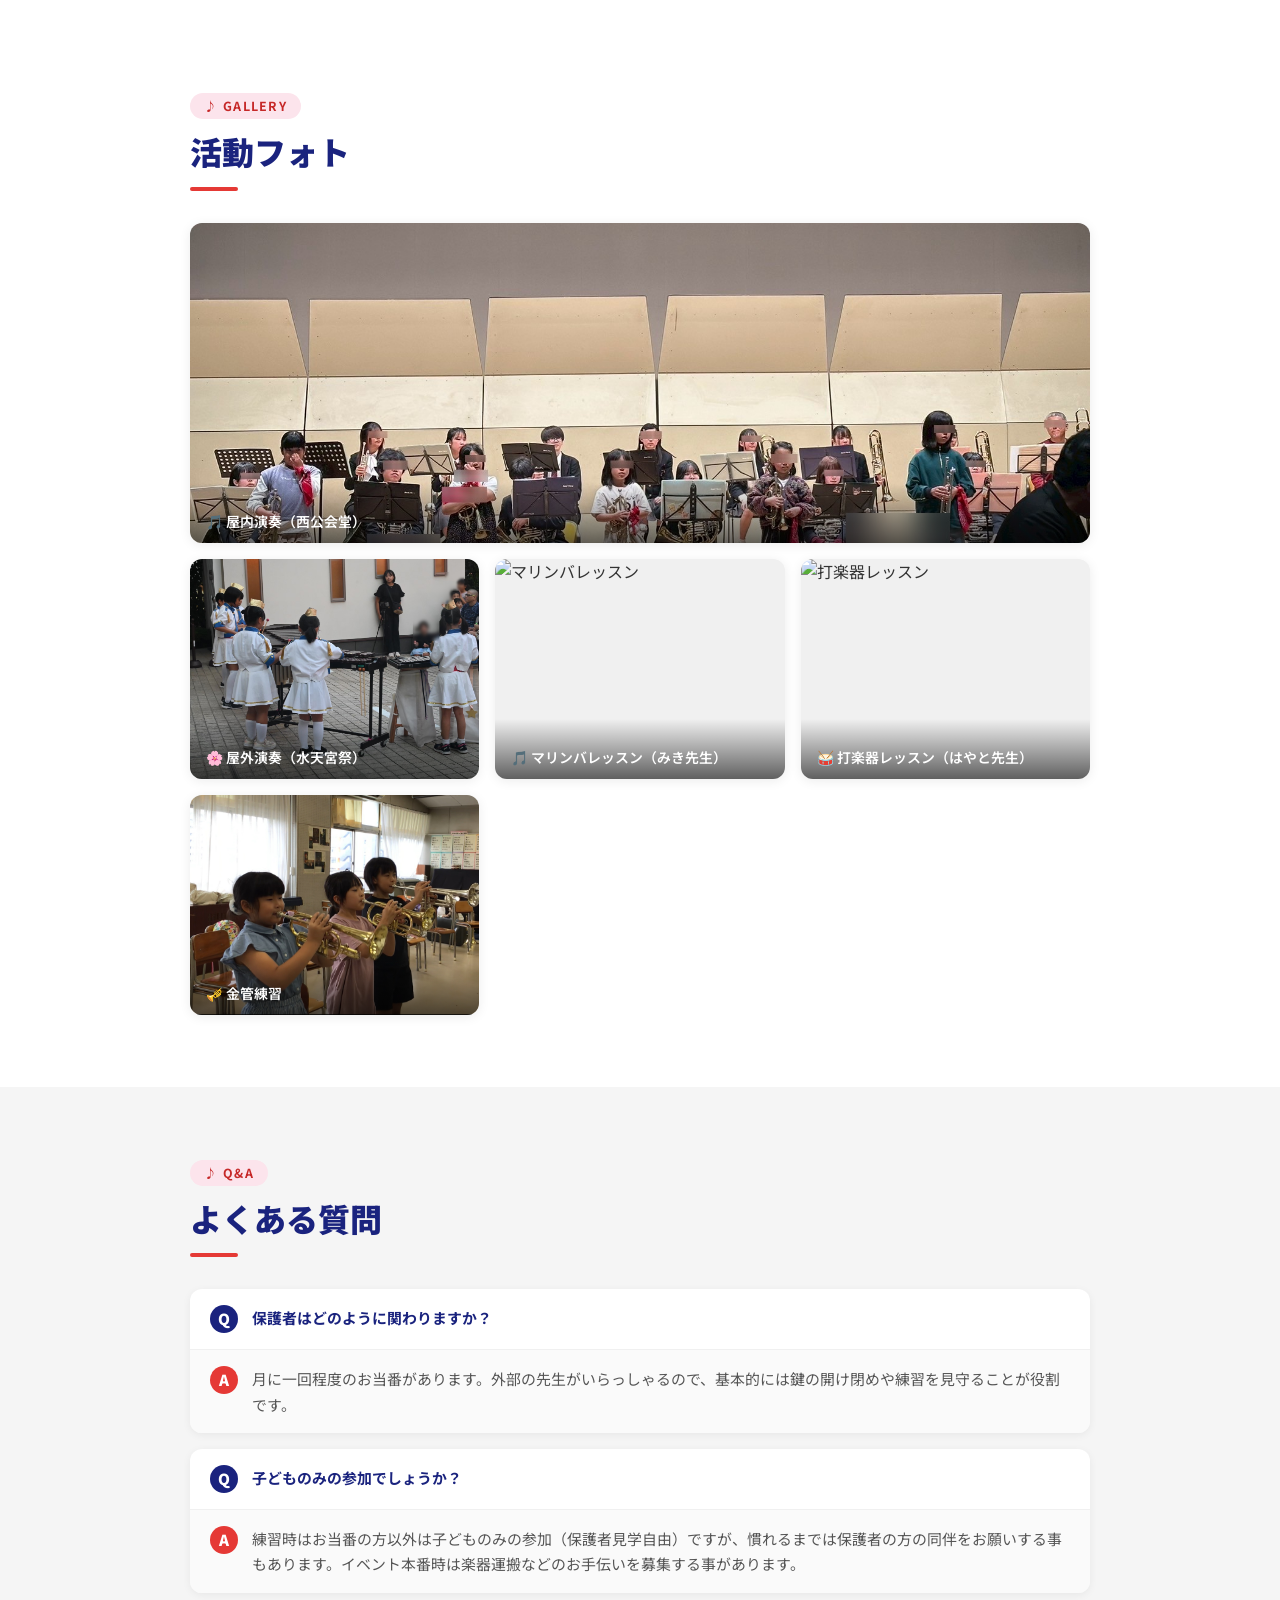
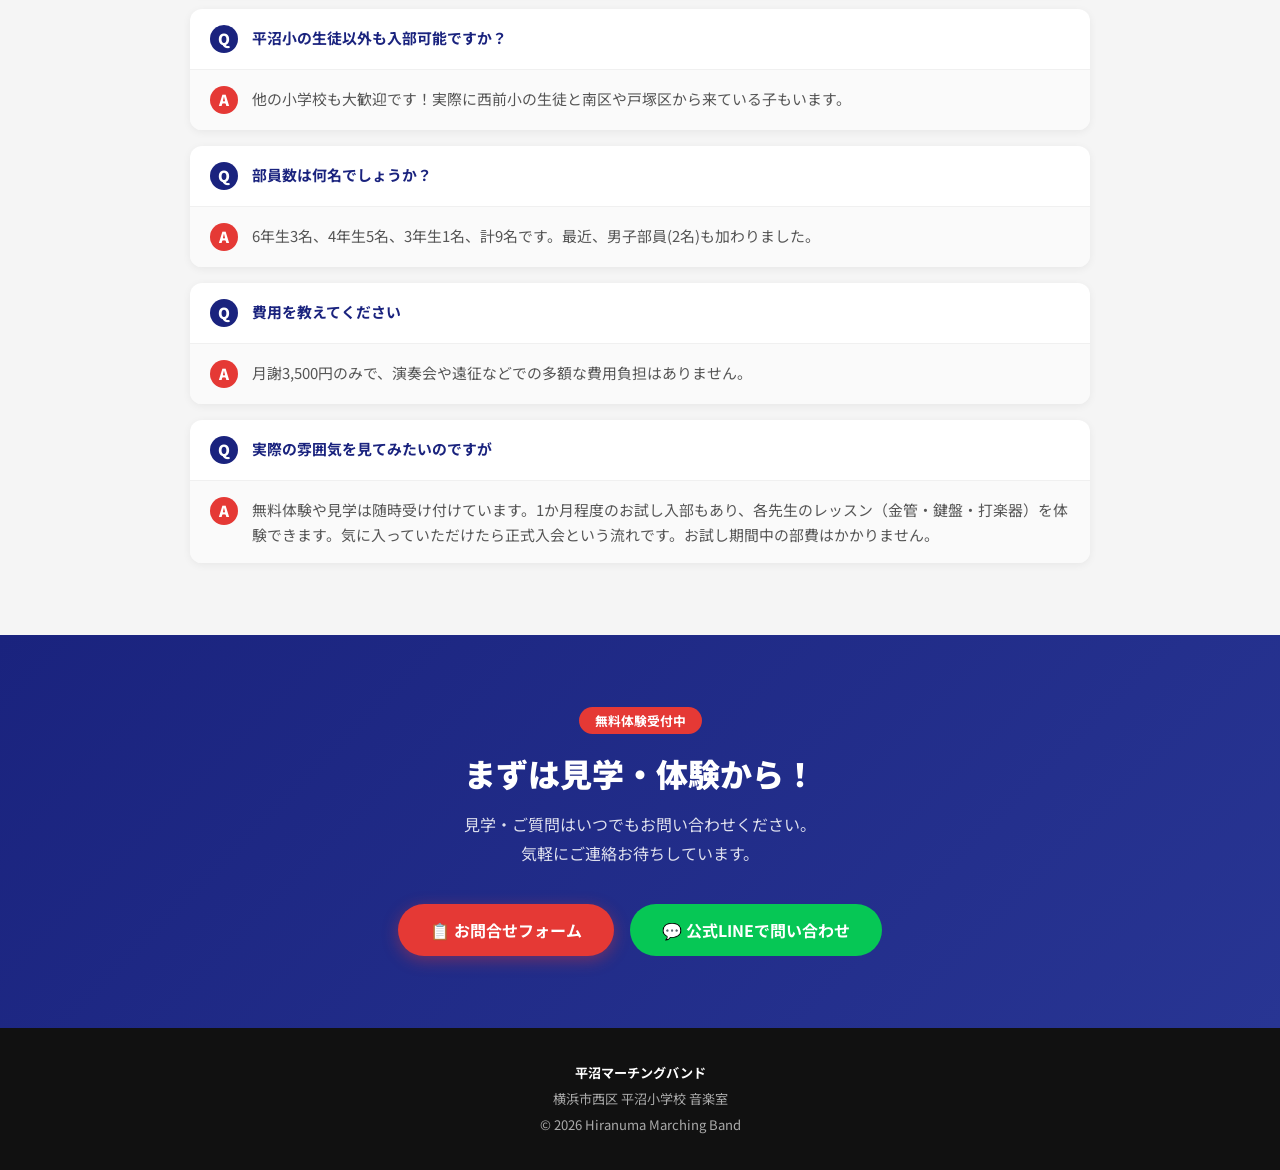
==== commit 1d0979e6: "10月31日13時開始の打楽器練習日程を追加" ====
--- a/index.html
+++ b/index.html
@@ -591,6 +591,10 @@
               <span class="date">9月26日(土)</span>
               <span class="time">午後(鍵盤・打楽器)</span>
             </li>
+            <li>
+              <span class="date">10月31日(土)</span>
+              <span class="time">13:00〜(打楽器)</span>
+            </li>
           </ul>
         </div>
         <div class="info-item">
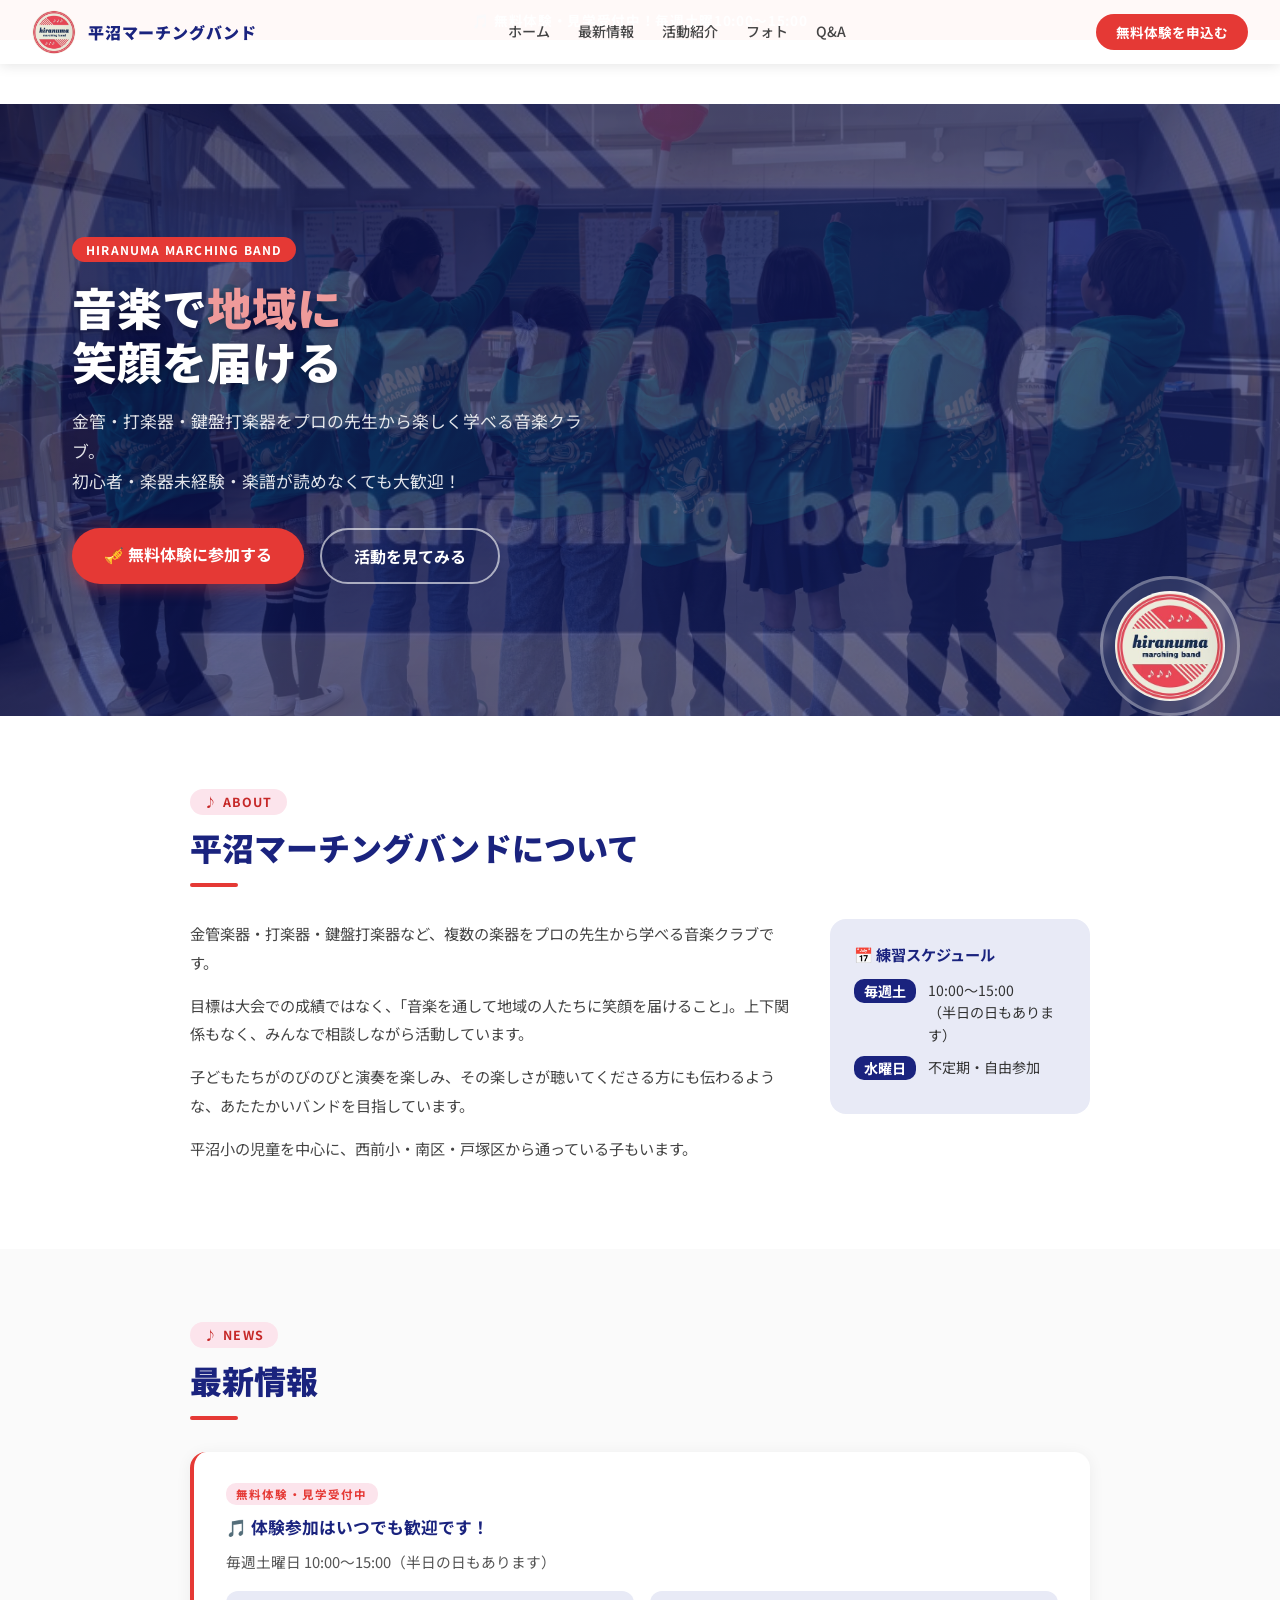
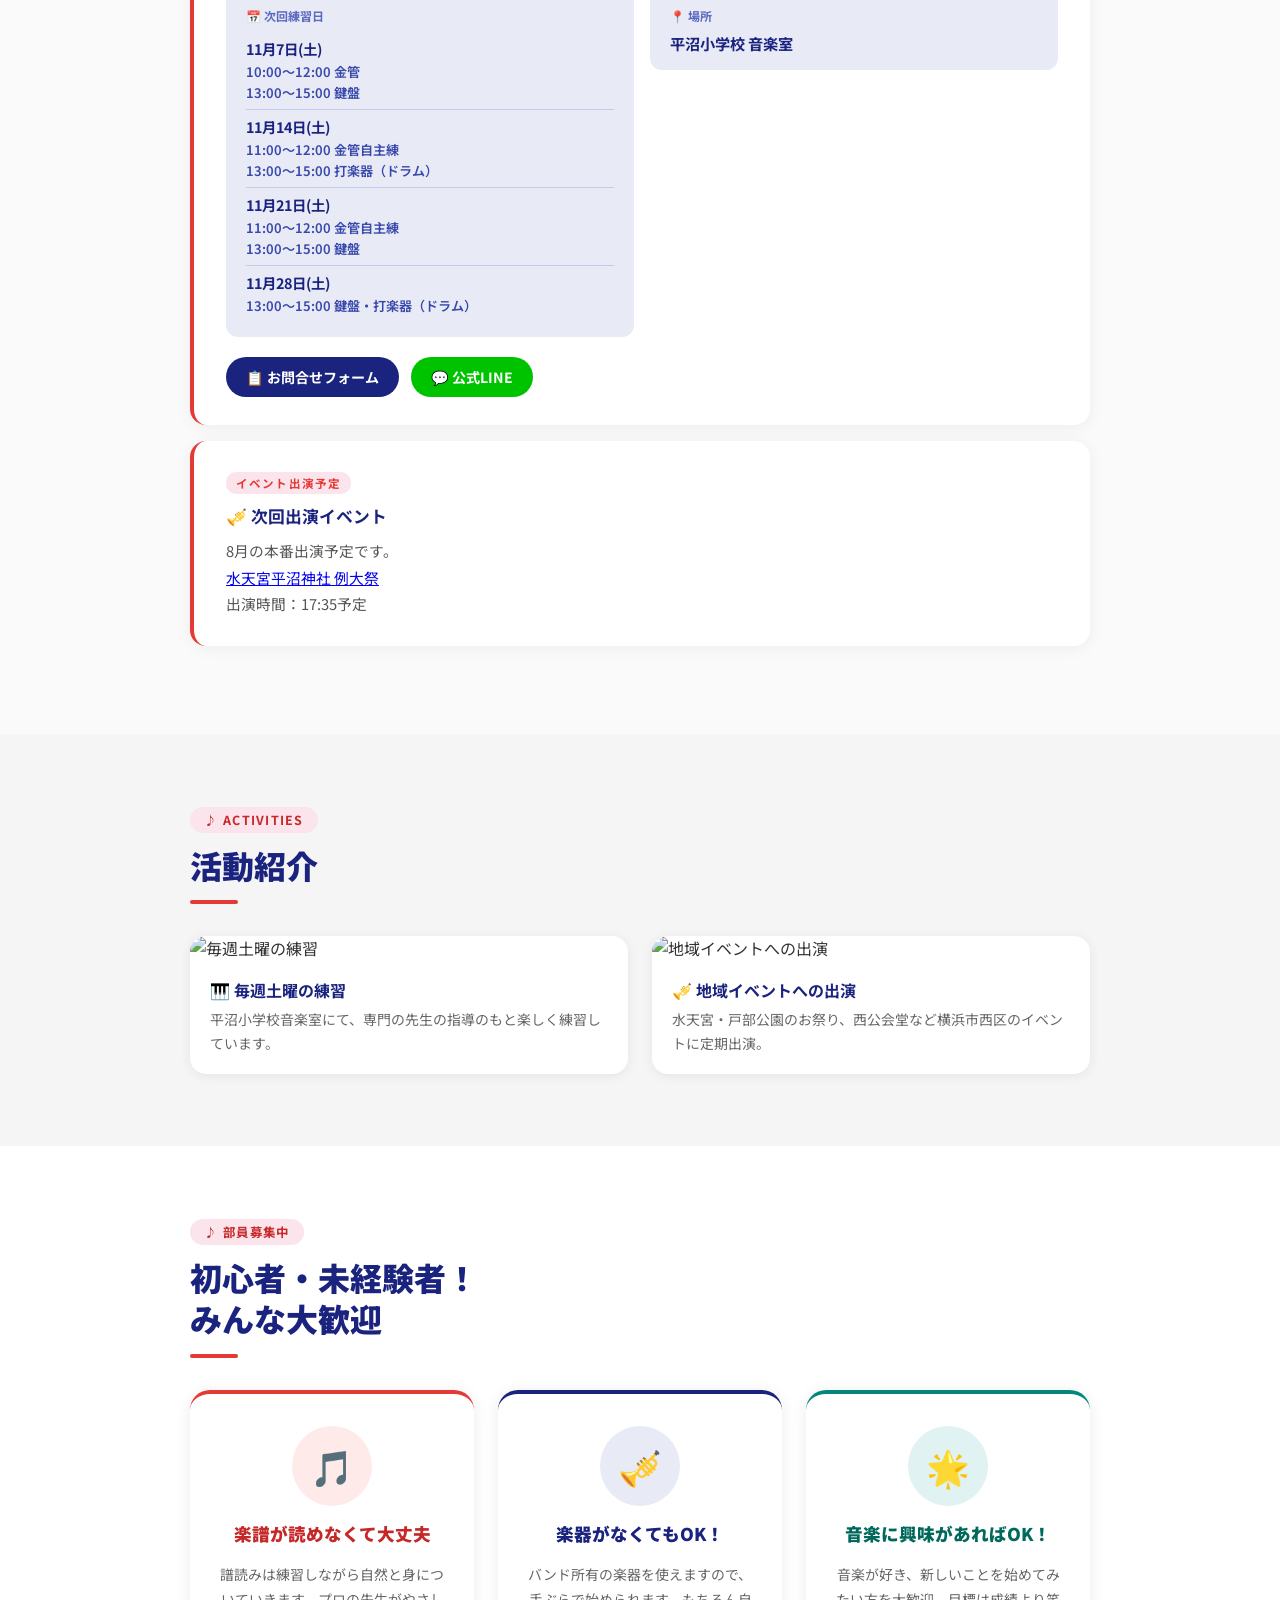
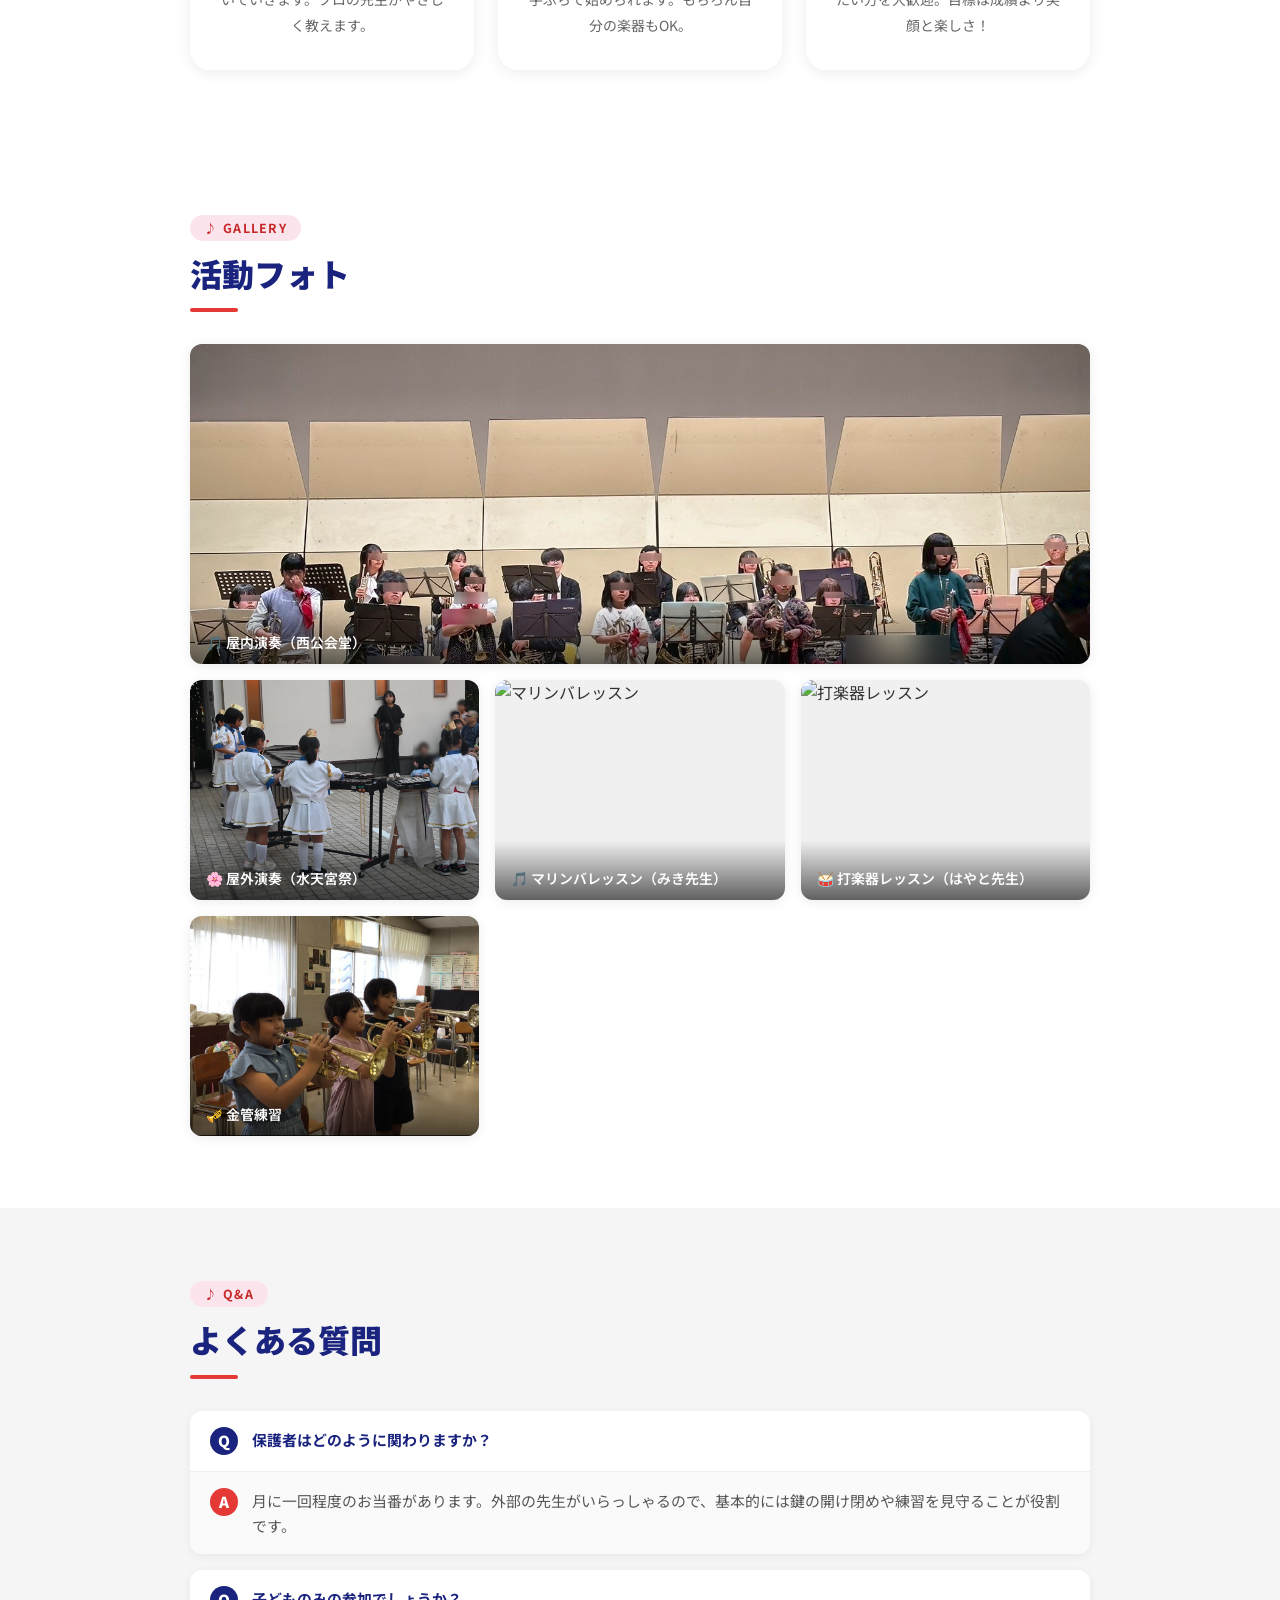
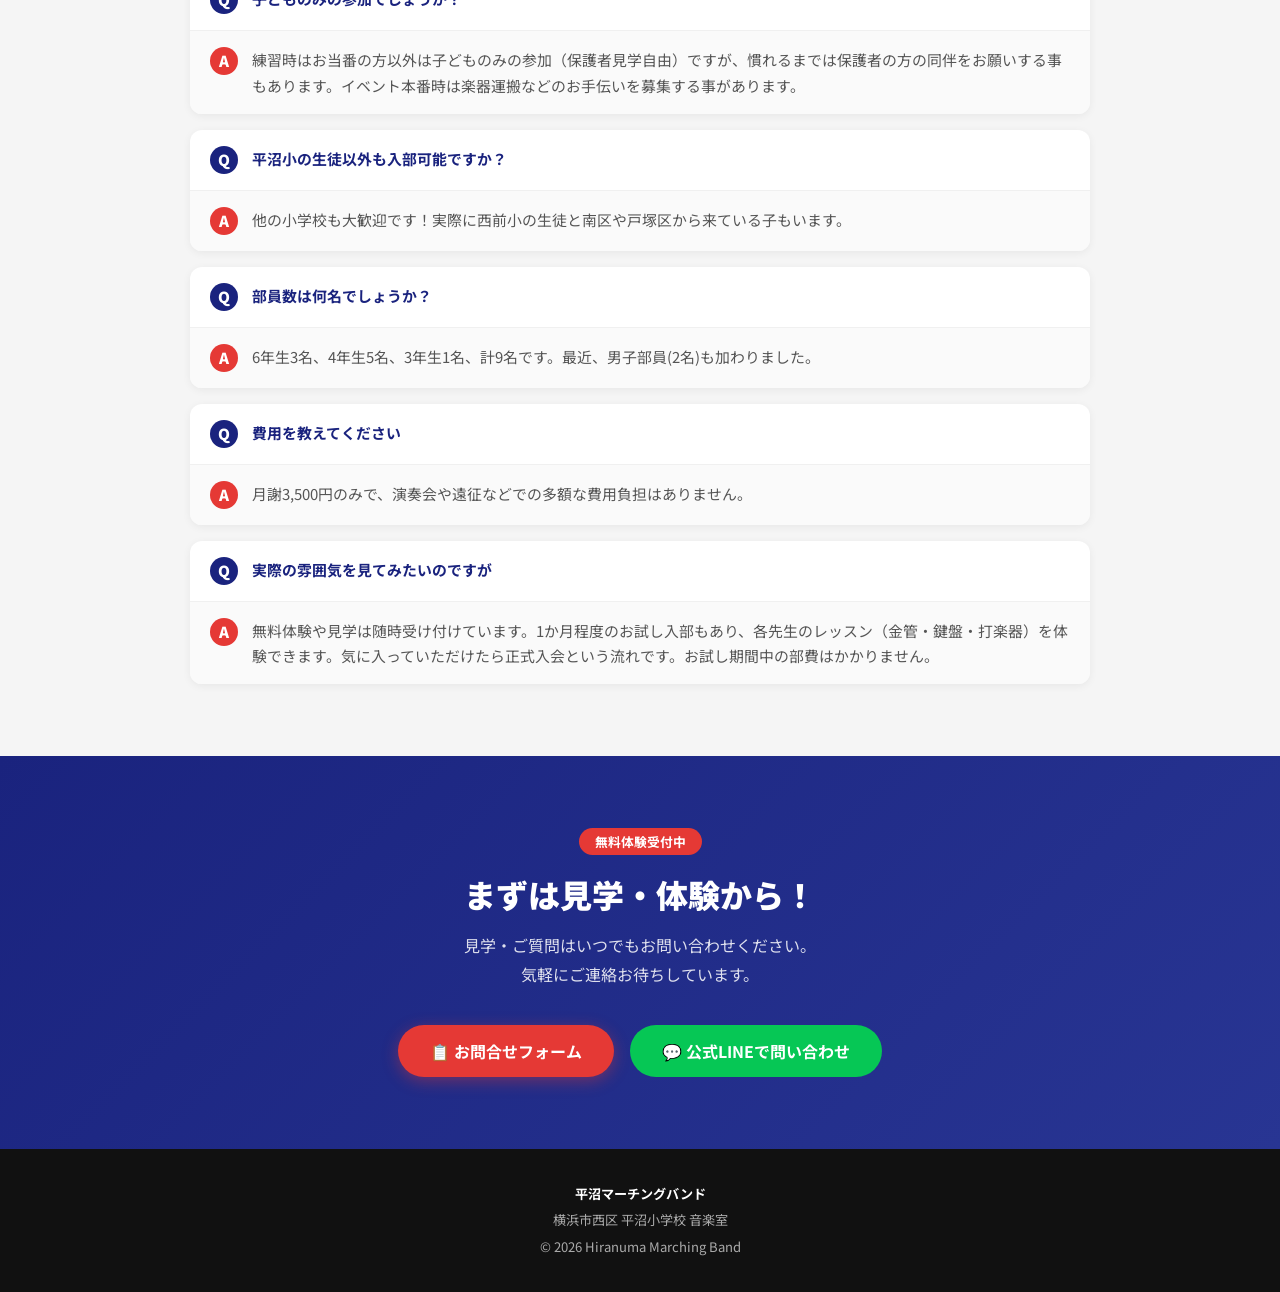
==== commit 31039d45: "公式トップの11月練習日程を更新" ====
--- a/index.html
+++ b/index.html
@@ -584,16 +584,20 @@
           <div class="label">📅 次回練習日</div>
           <ul class="schedule-list">
             <li>
-              <span class="date">9月12日(土)</span>
-              <span class="time">13:00〜(自主練)</span>
+              <span class="date">11月7日(土)</span>
+              <span class="time">10:00〜12:00 金管<br>13:00〜15:00 鍵盤</span>
             </li>
             <li>
-              <span class="date">9月26日(土)</span>
-              <span class="time">午後(鍵盤・打楽器)</span>
+              <span class="date">11月14日(土)</span>
+              <span class="time">11:00〜12:00 金管自主練<br>13:00〜15:00 打楽器（ドラム）</span>
             </li>
             <li>
-              <span class="date">10月31日(土)</span>
-              <span class="time">13:00〜(打楽器)</span>
+              <span class="date">11月21日(土)</span>
+              <span class="time">11:00〜12:00 金管自主練<br>13:00〜15:00 鍵盤</span>
+            </li>
+            <li>
+              <span class="date">11月28日(土)</span>
+              <span class="time">13:00〜15:00 鍵盤・打楽器（ドラム）</span>
             </li>
           </ul>
         </div>
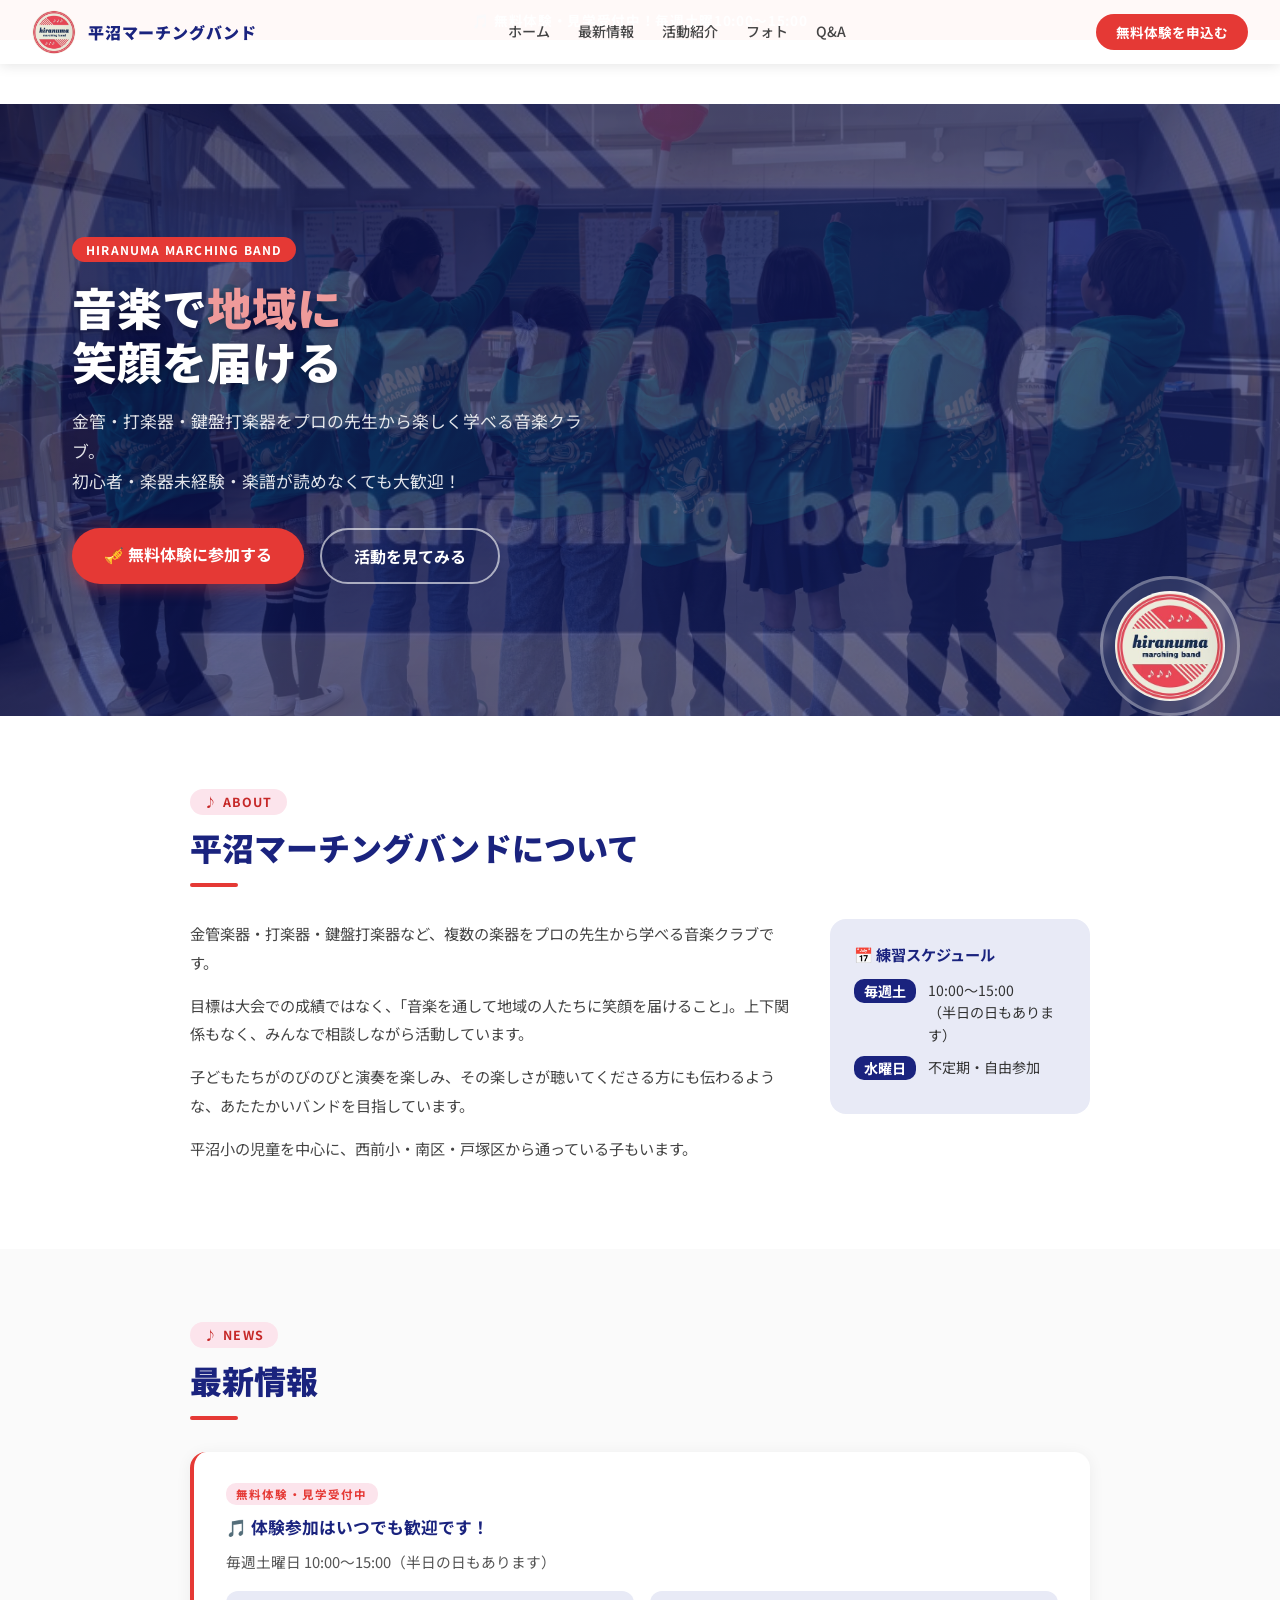
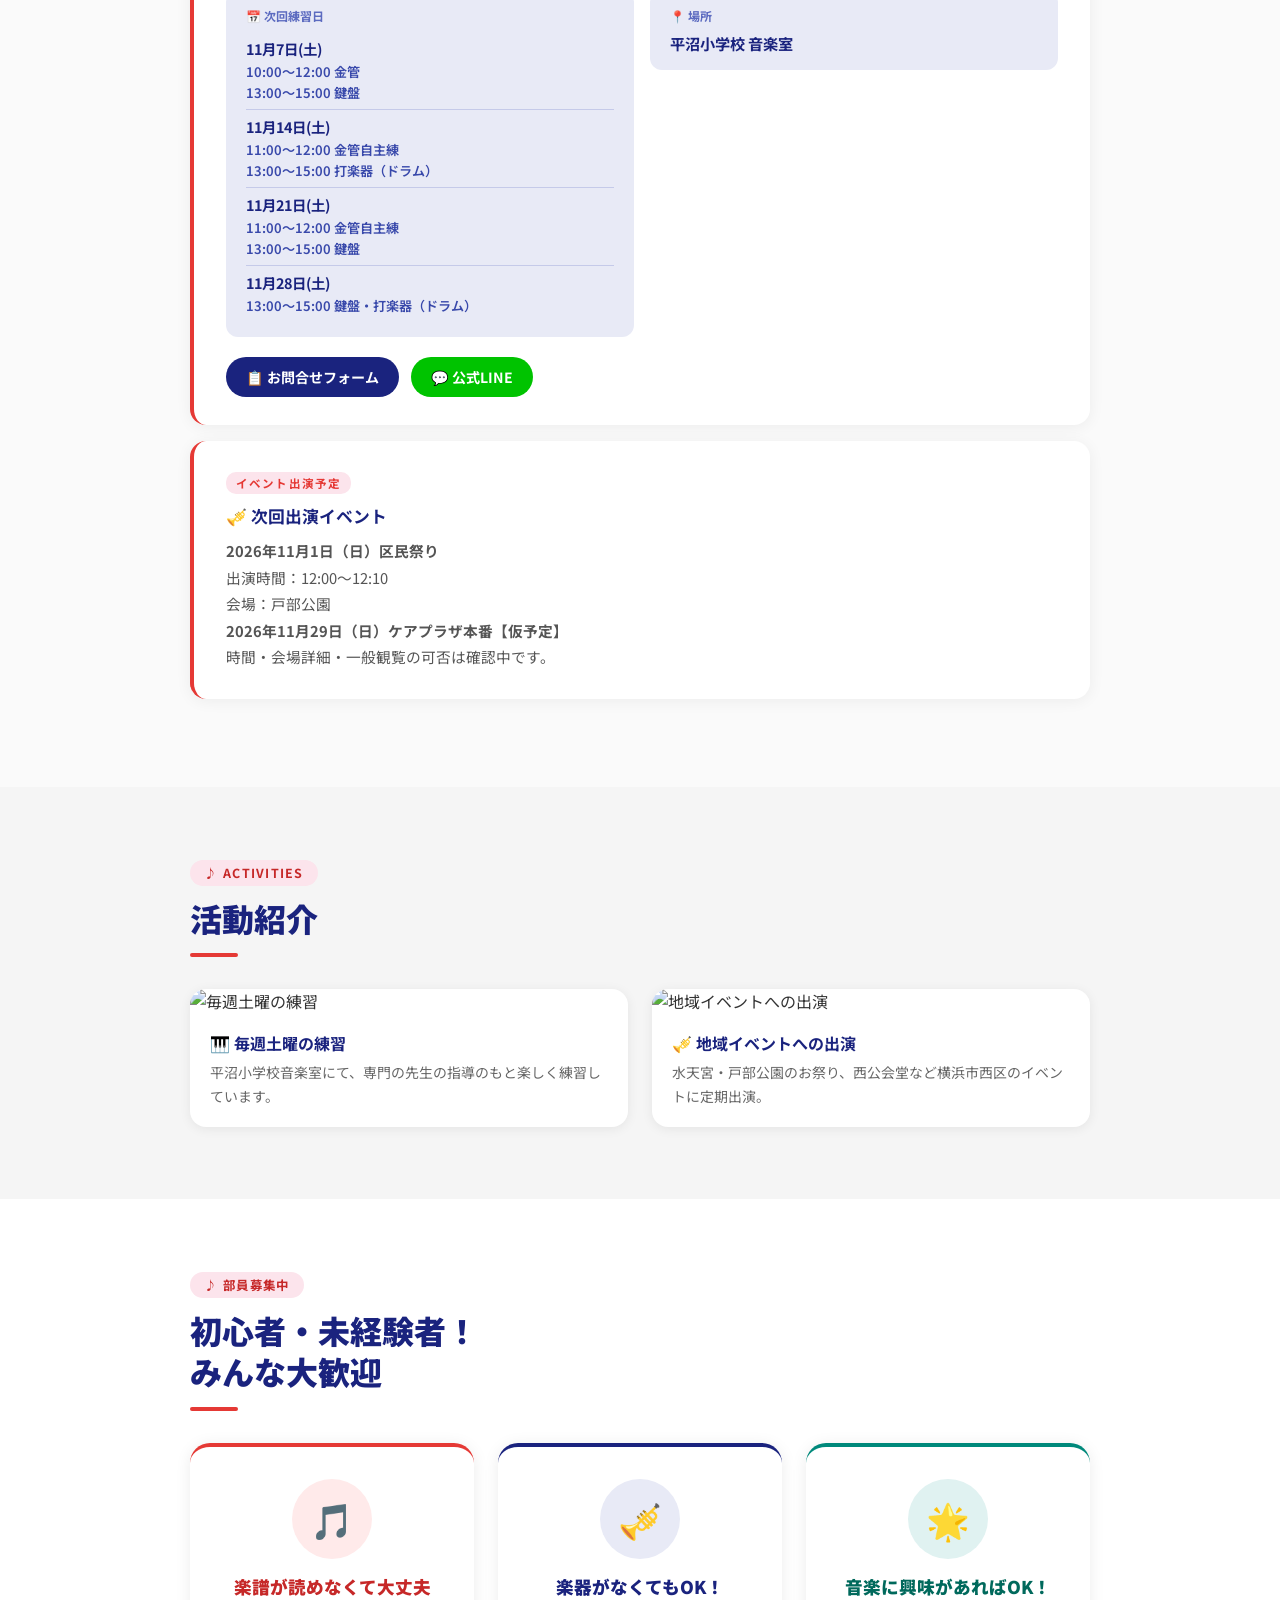
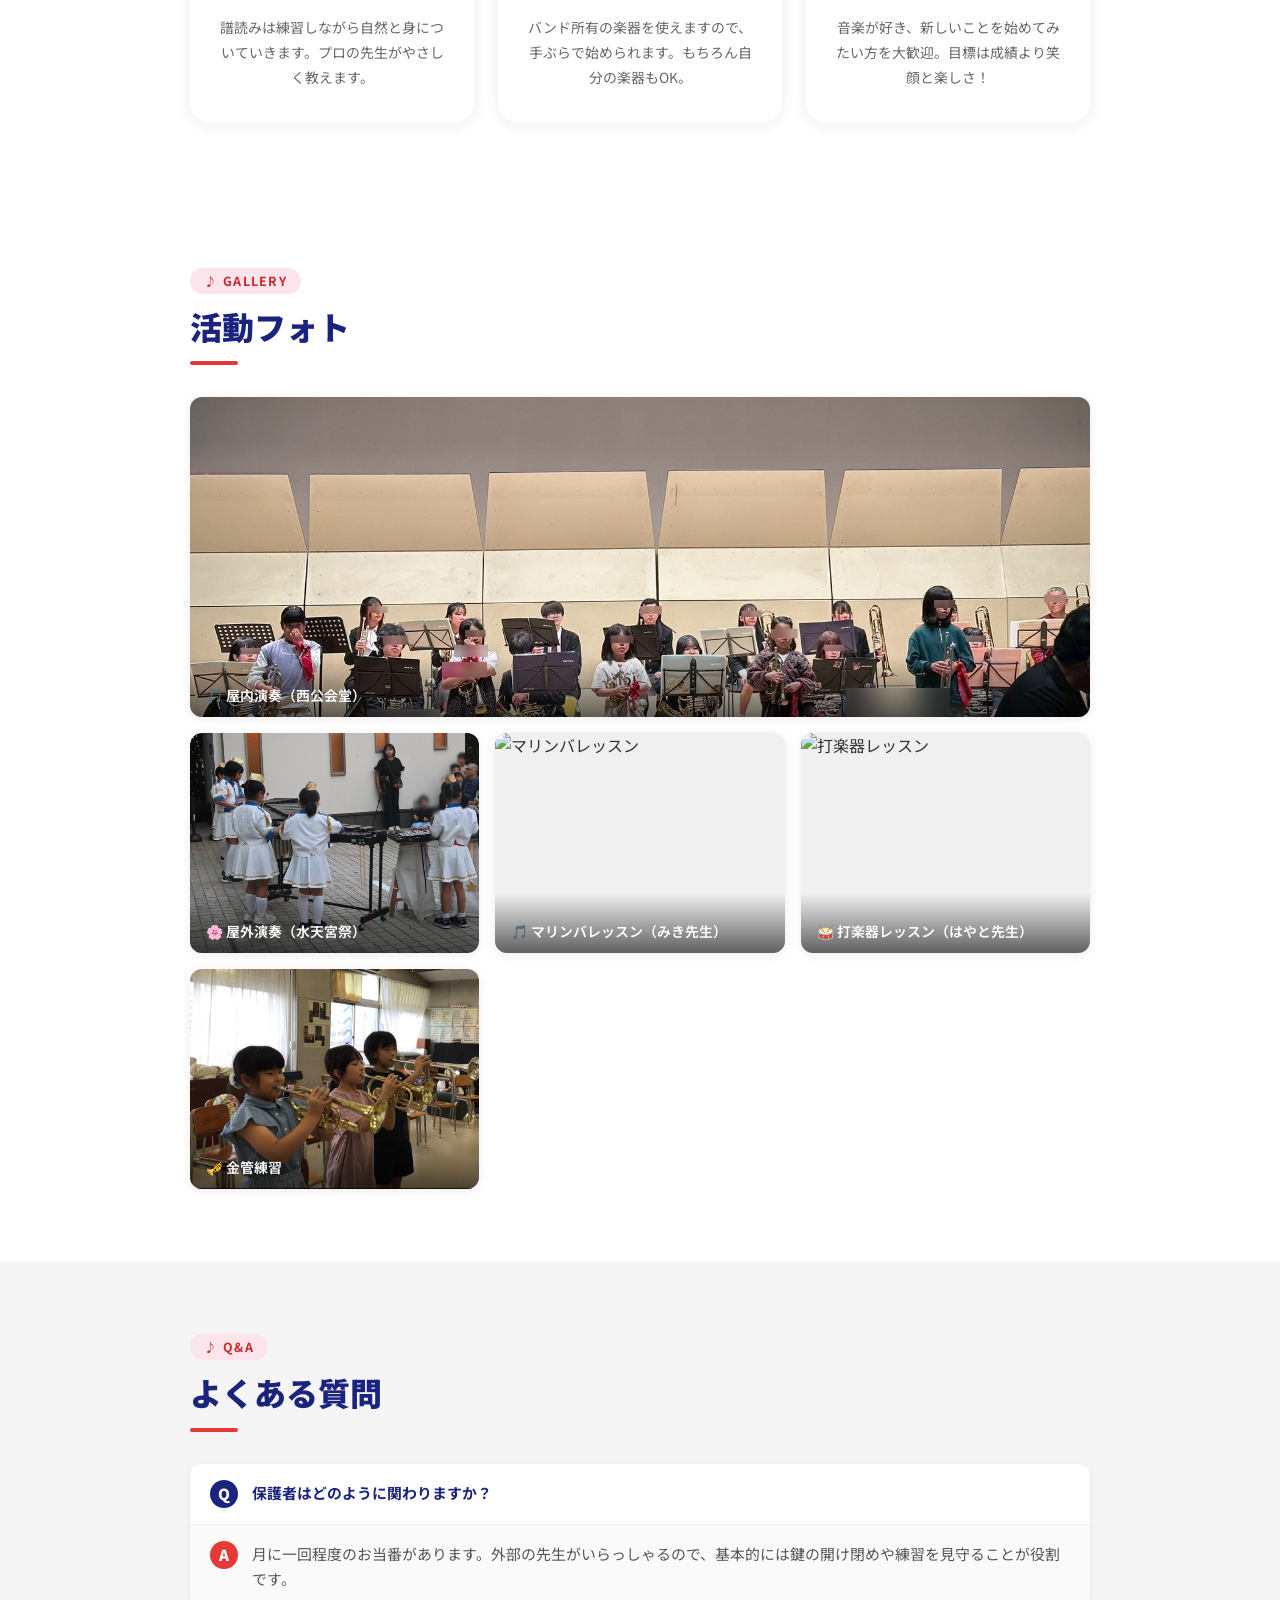
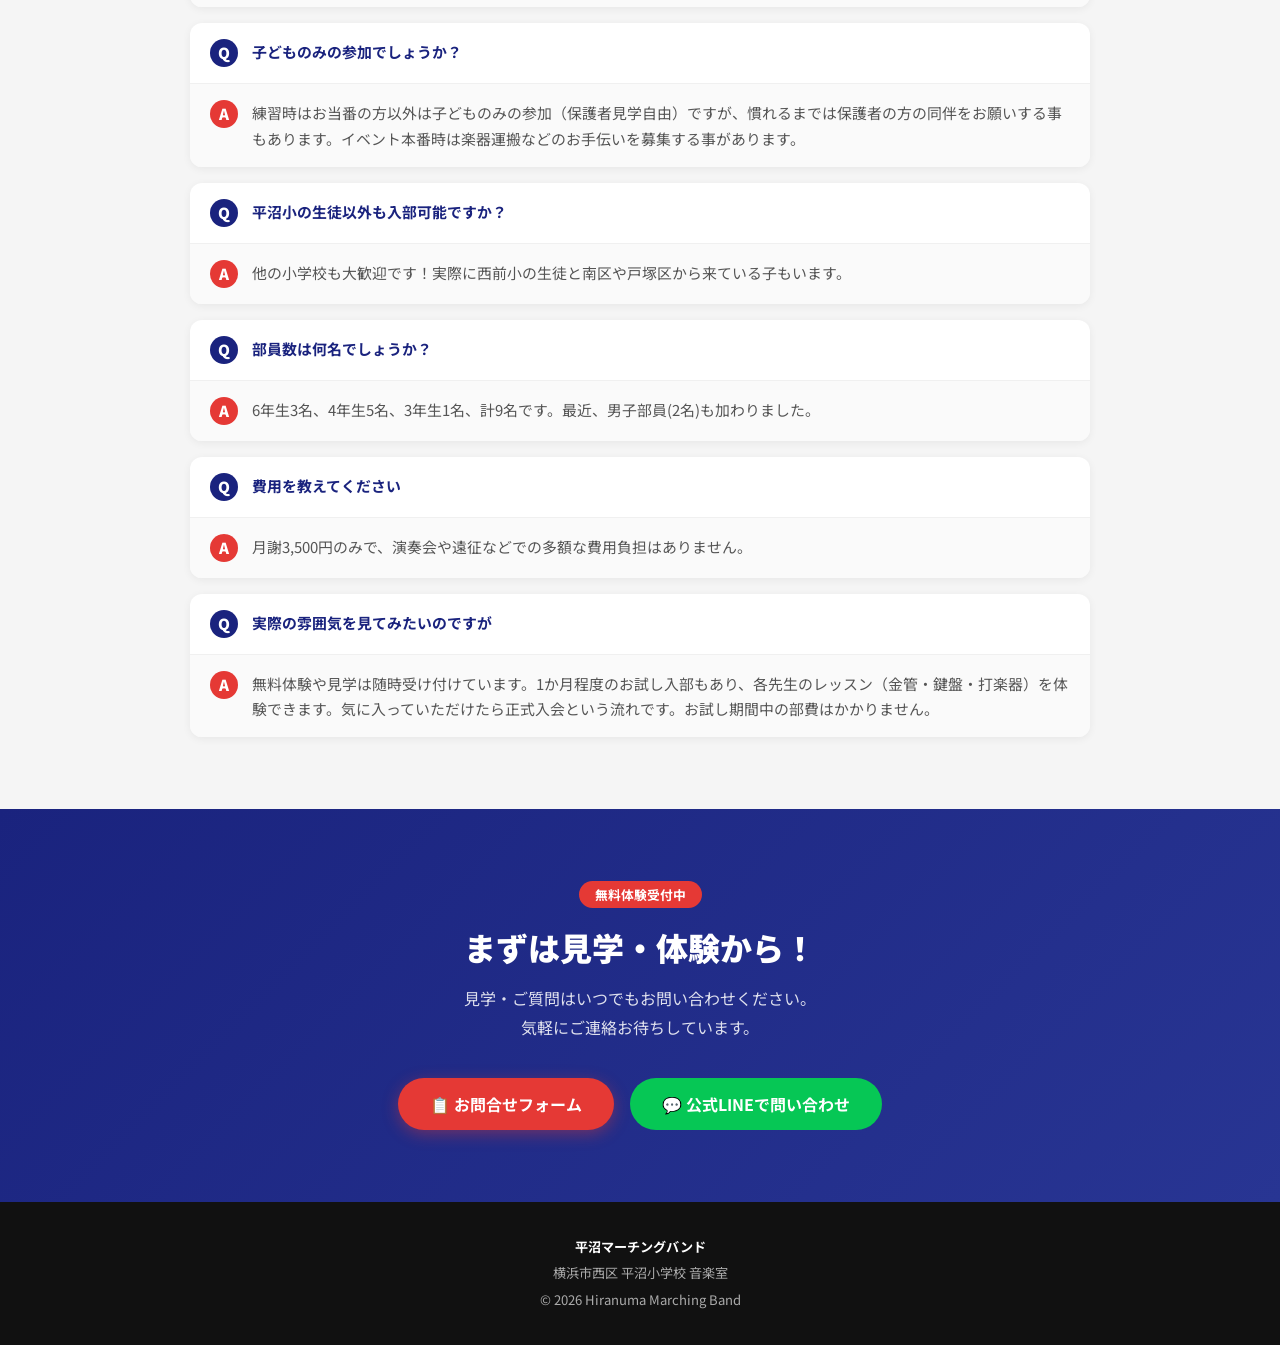
==== commit 66082a80: "公式トップに11月の出演案内と仮予定を掲載" ====
--- a/index.html
+++ b/index.html
@@ -614,8 +614,8 @@
     <div class="news-card">
       <span class="news-label">イベント出演予定</span>
       <h3>🎺 次回出演イベント</h3>
-      <p>8月の本番出演予定です。</p>
-      <p><a href="https://www.hiranuma-suitengu.or.jp/hounou-engeikai.html" target="_blank" rel="noopener">水天宮平沼神社 例大祭</a><br>出演時間：17:35予定</p>
+      <p><strong>2026年11月1日（日）区民祭り</strong><br>出演時間：12:00〜12:10<br>会場：戸部公園</p>
+      <p><strong>2026年11月29日（日）ケアプラザ本番【仮予定】</strong><br>時間・会場詳細・一般観覧の可否は確認中です。</p>
     </div>
   </div>
 </section>
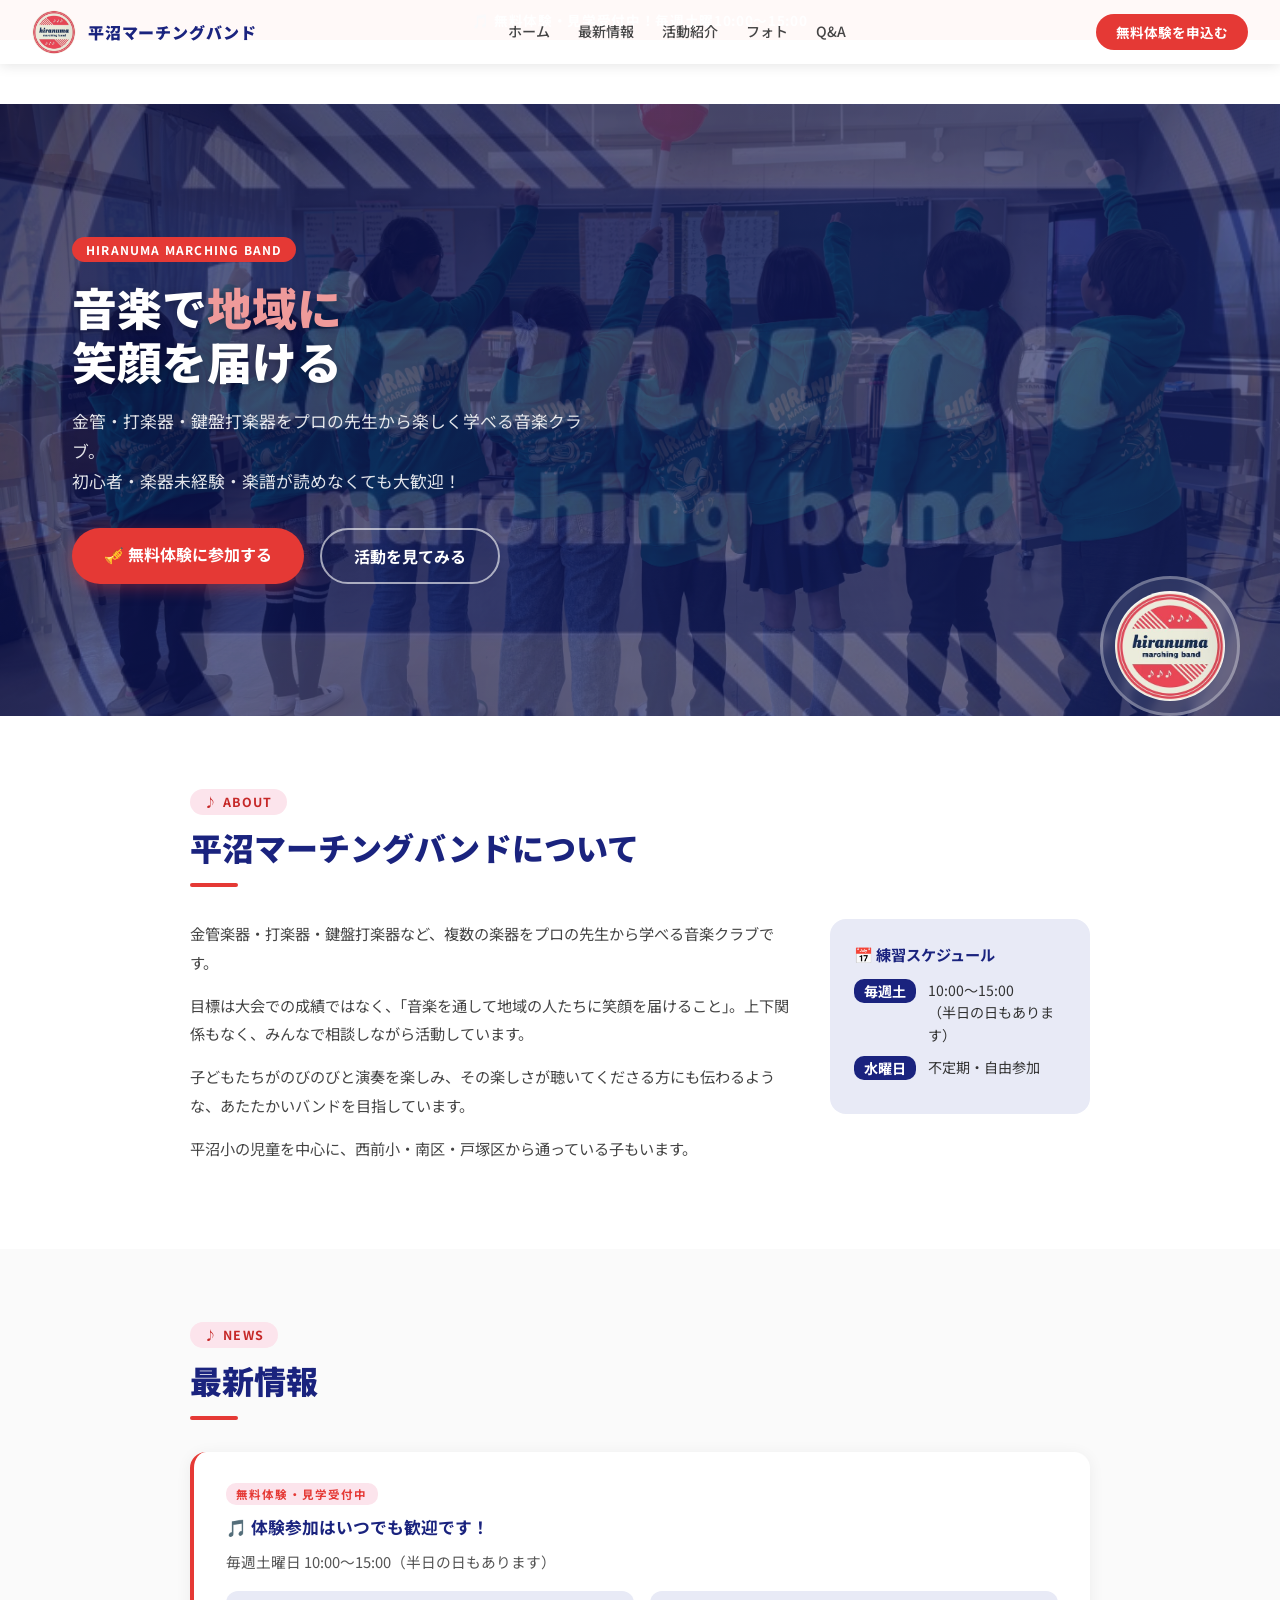
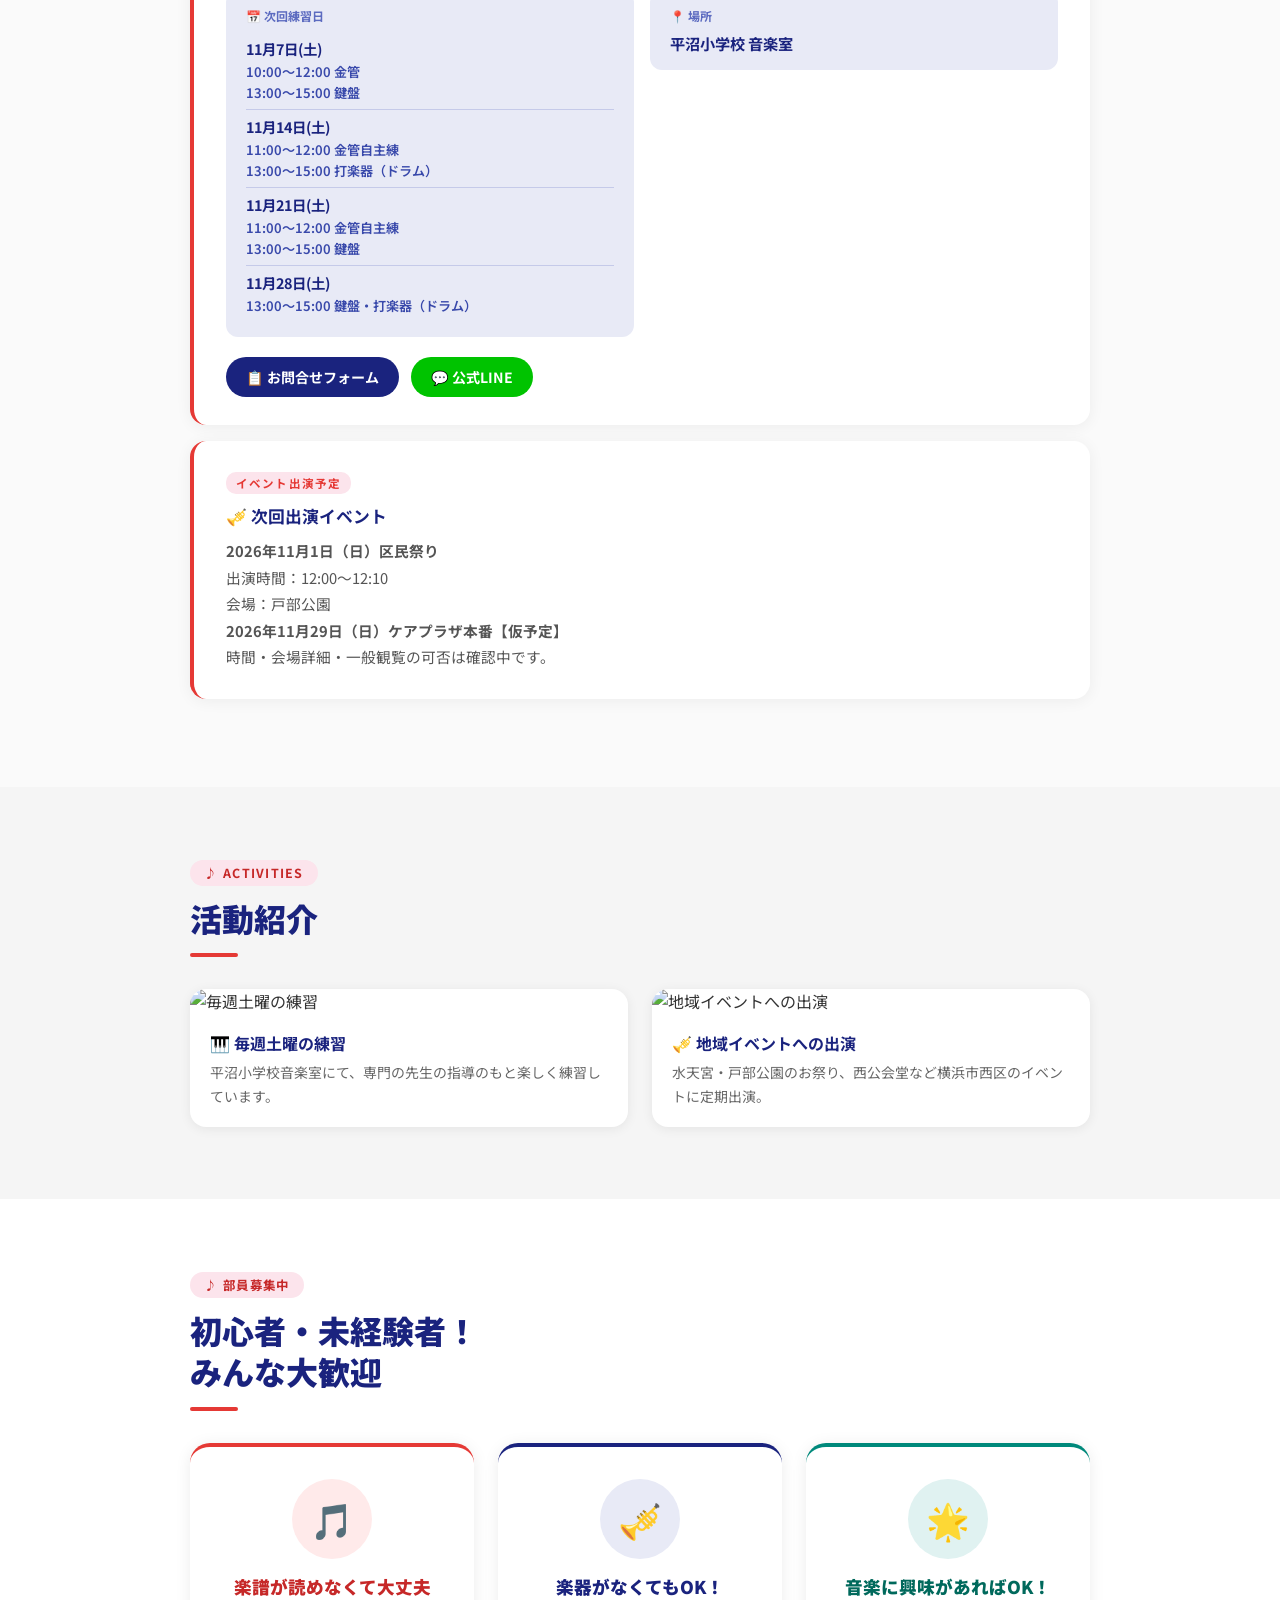
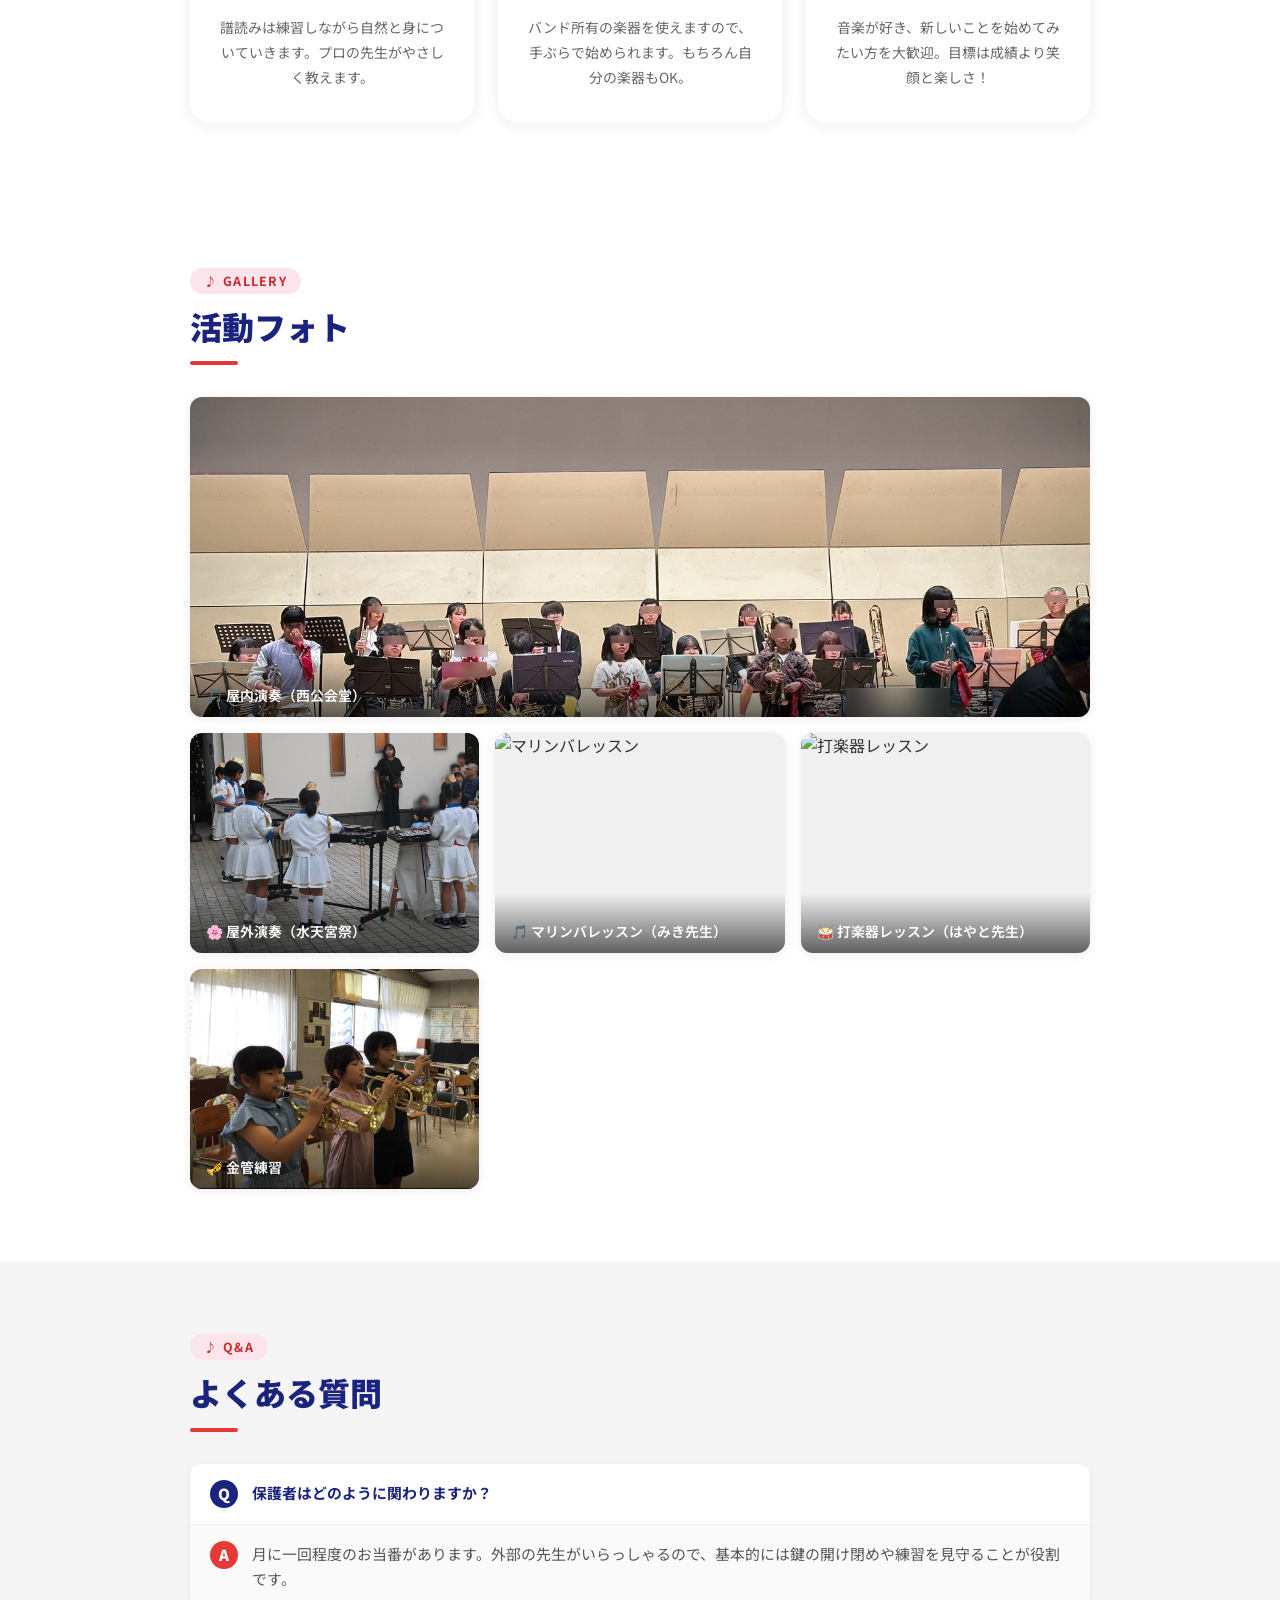
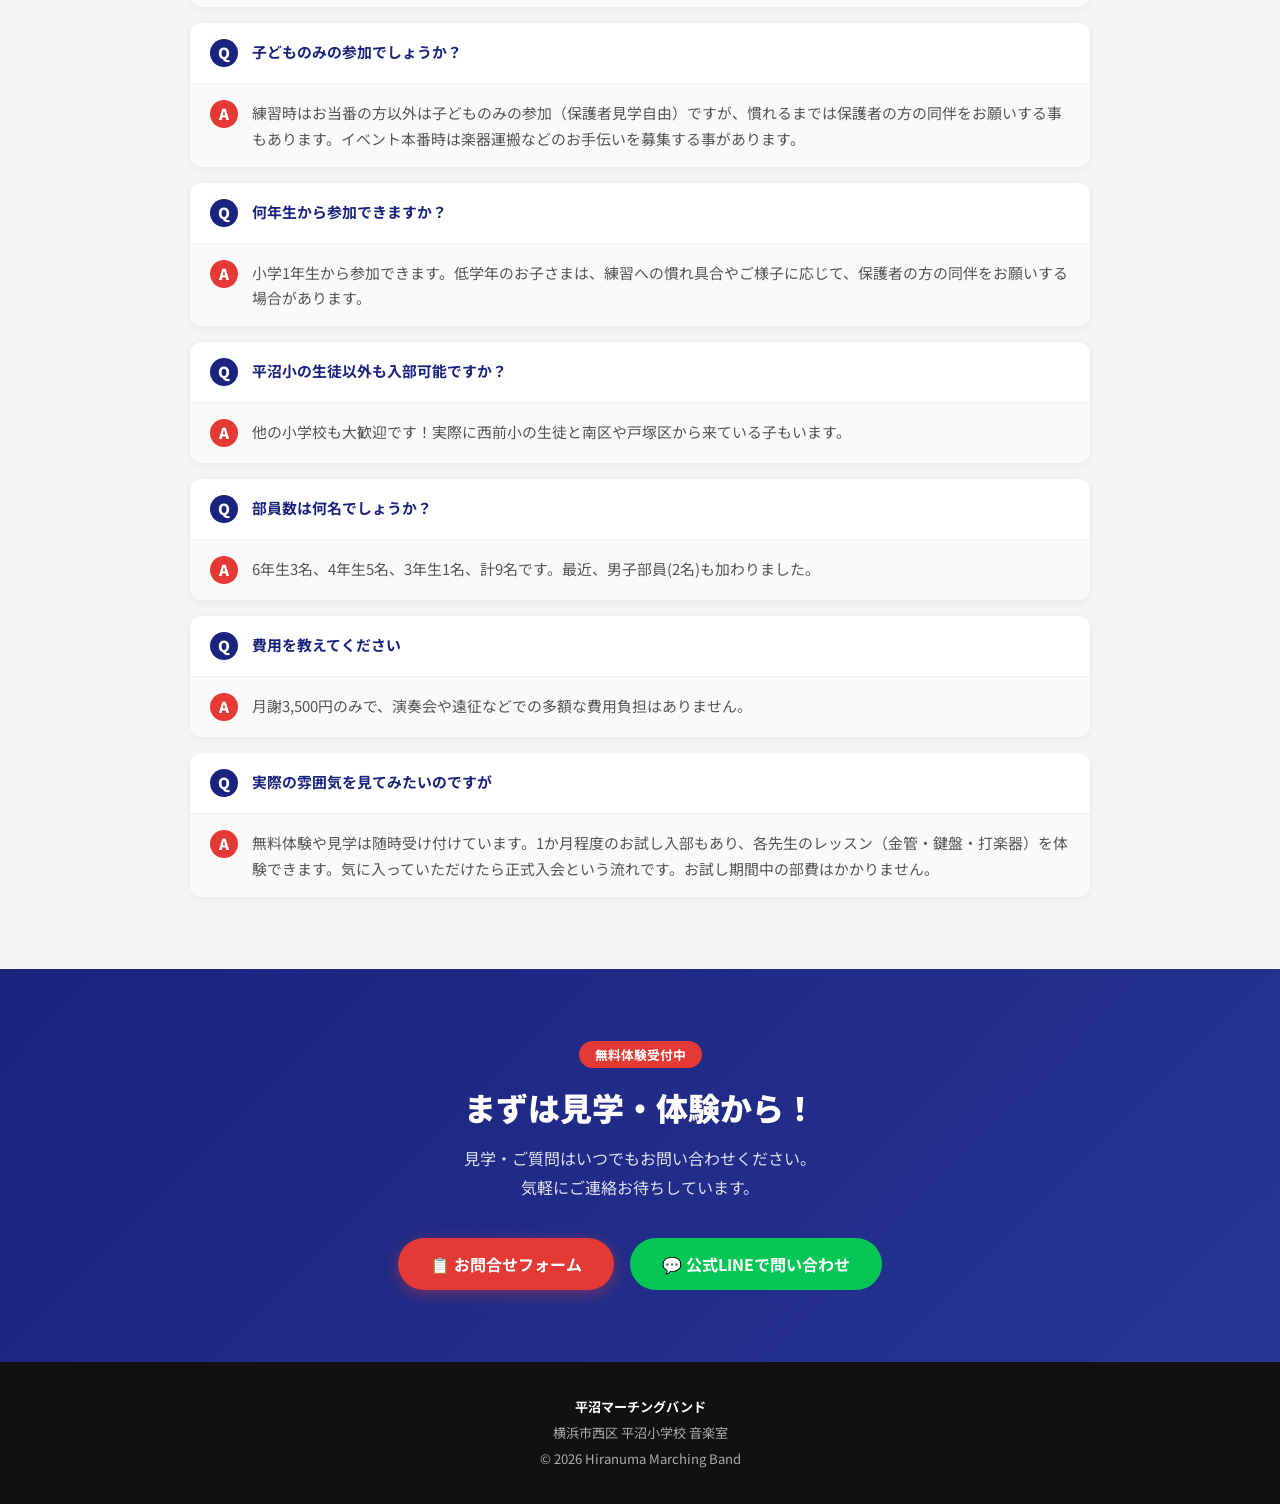
==== commit 18e85d12: "既存Q&Aを保持して参加学年と低学年同伴の案内を追加" ====
--- a/index.html
+++ b/index.html
@@ -718,6 +718,10 @@
         <div class="qa-a"><span class="qa-label a">A</span>練習時はお当番の方以外は子どものみの参加（保護者見学自由）ですが、慣れるまでは保護者の方の同伴をお願いする事もあります。イベント本番時は楽器運搬などのお手伝いを募集する事があります。</div>
       </div>
       <div class="qa-item">
+        <div class="qa-q"><span class="qa-label">Q</span>何年生から参加できますか？</div>
+        <div class="qa-a"><span class="qa-label a">A</span>小学1年生から参加できます。低学年のお子さまは、練習への慣れ具合やご様子に応じて、保護者の方の同伴をお願いする場合があります。</div>
+      </div>
+      <div class="qa-item">
         <div class="qa-q"><span class="qa-label">Q</span>平沼小の生徒以外も入部可能ですか？</div>
         <div class="qa-a"><span class="qa-label a">A</span>他の小学校も大歓迎です！実際に西前小の生徒と南区や戸塚区から来ている子もいます。</div>
       </div>
